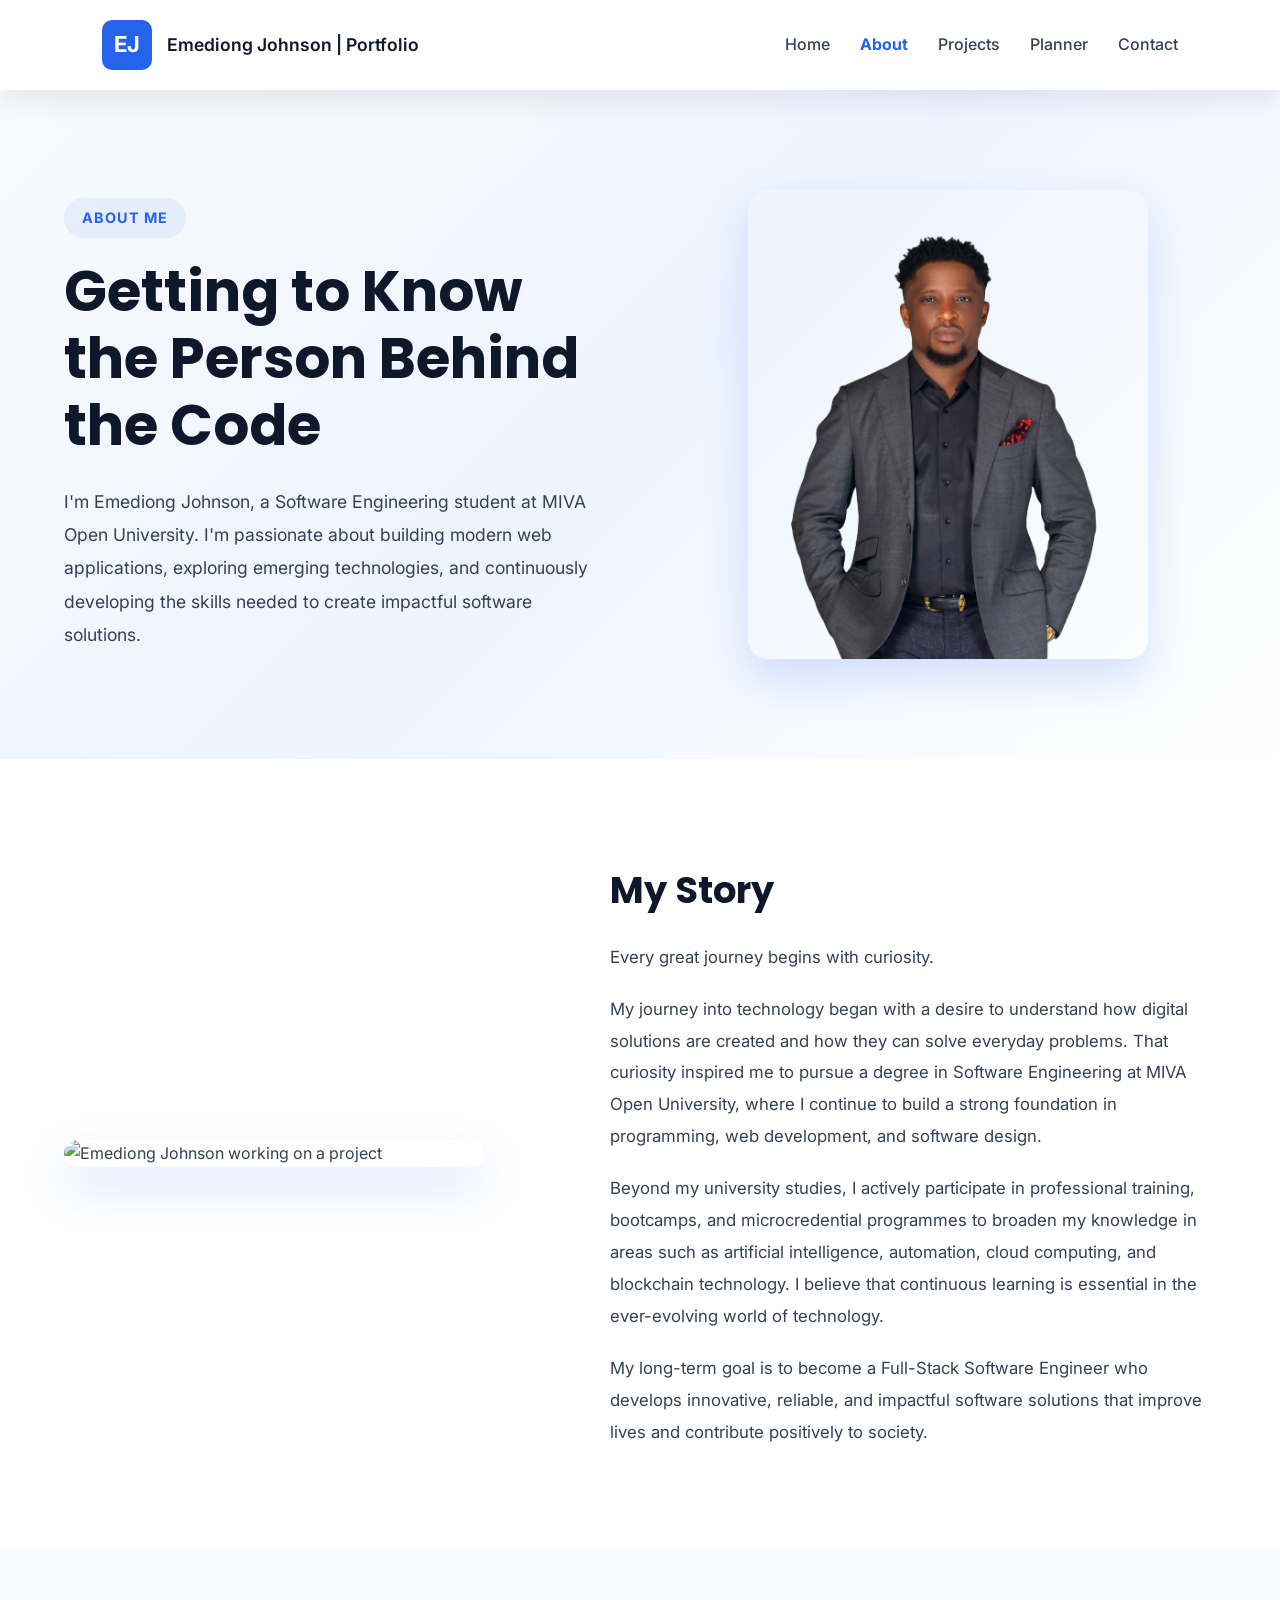
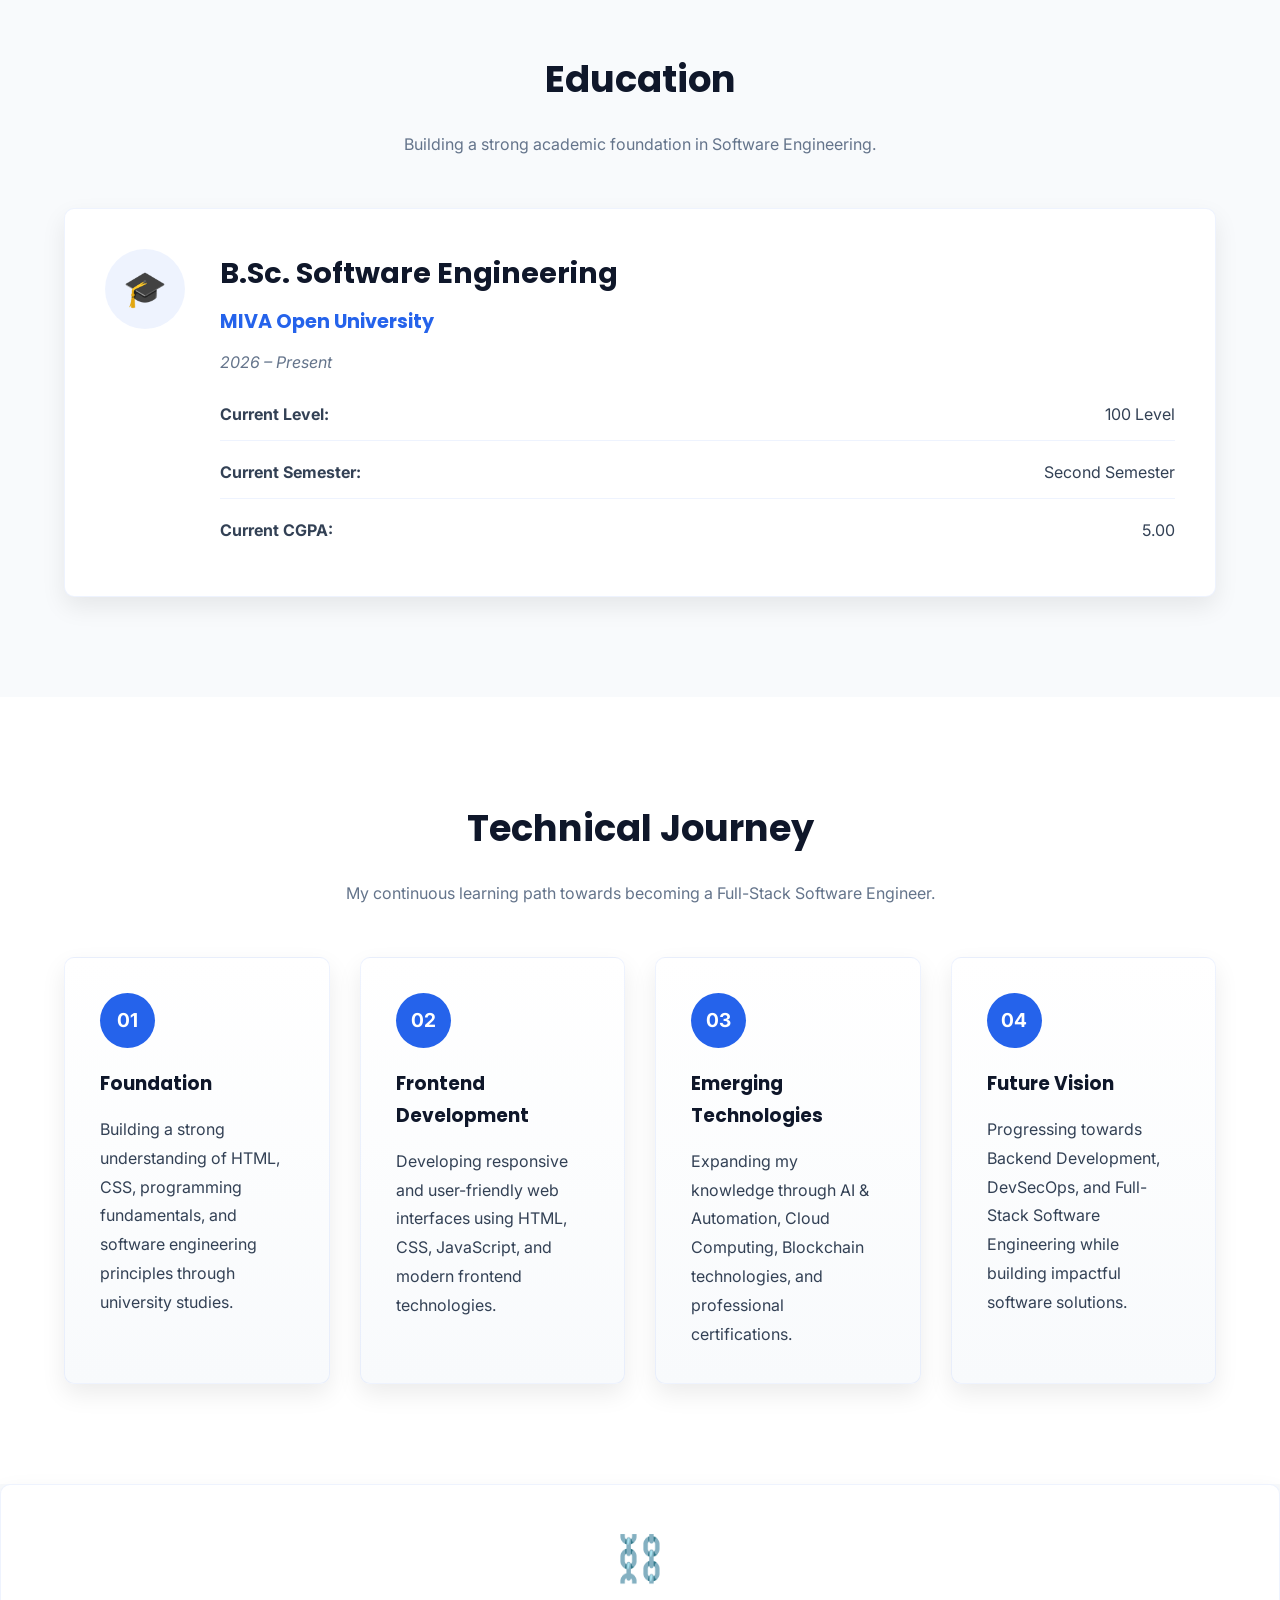
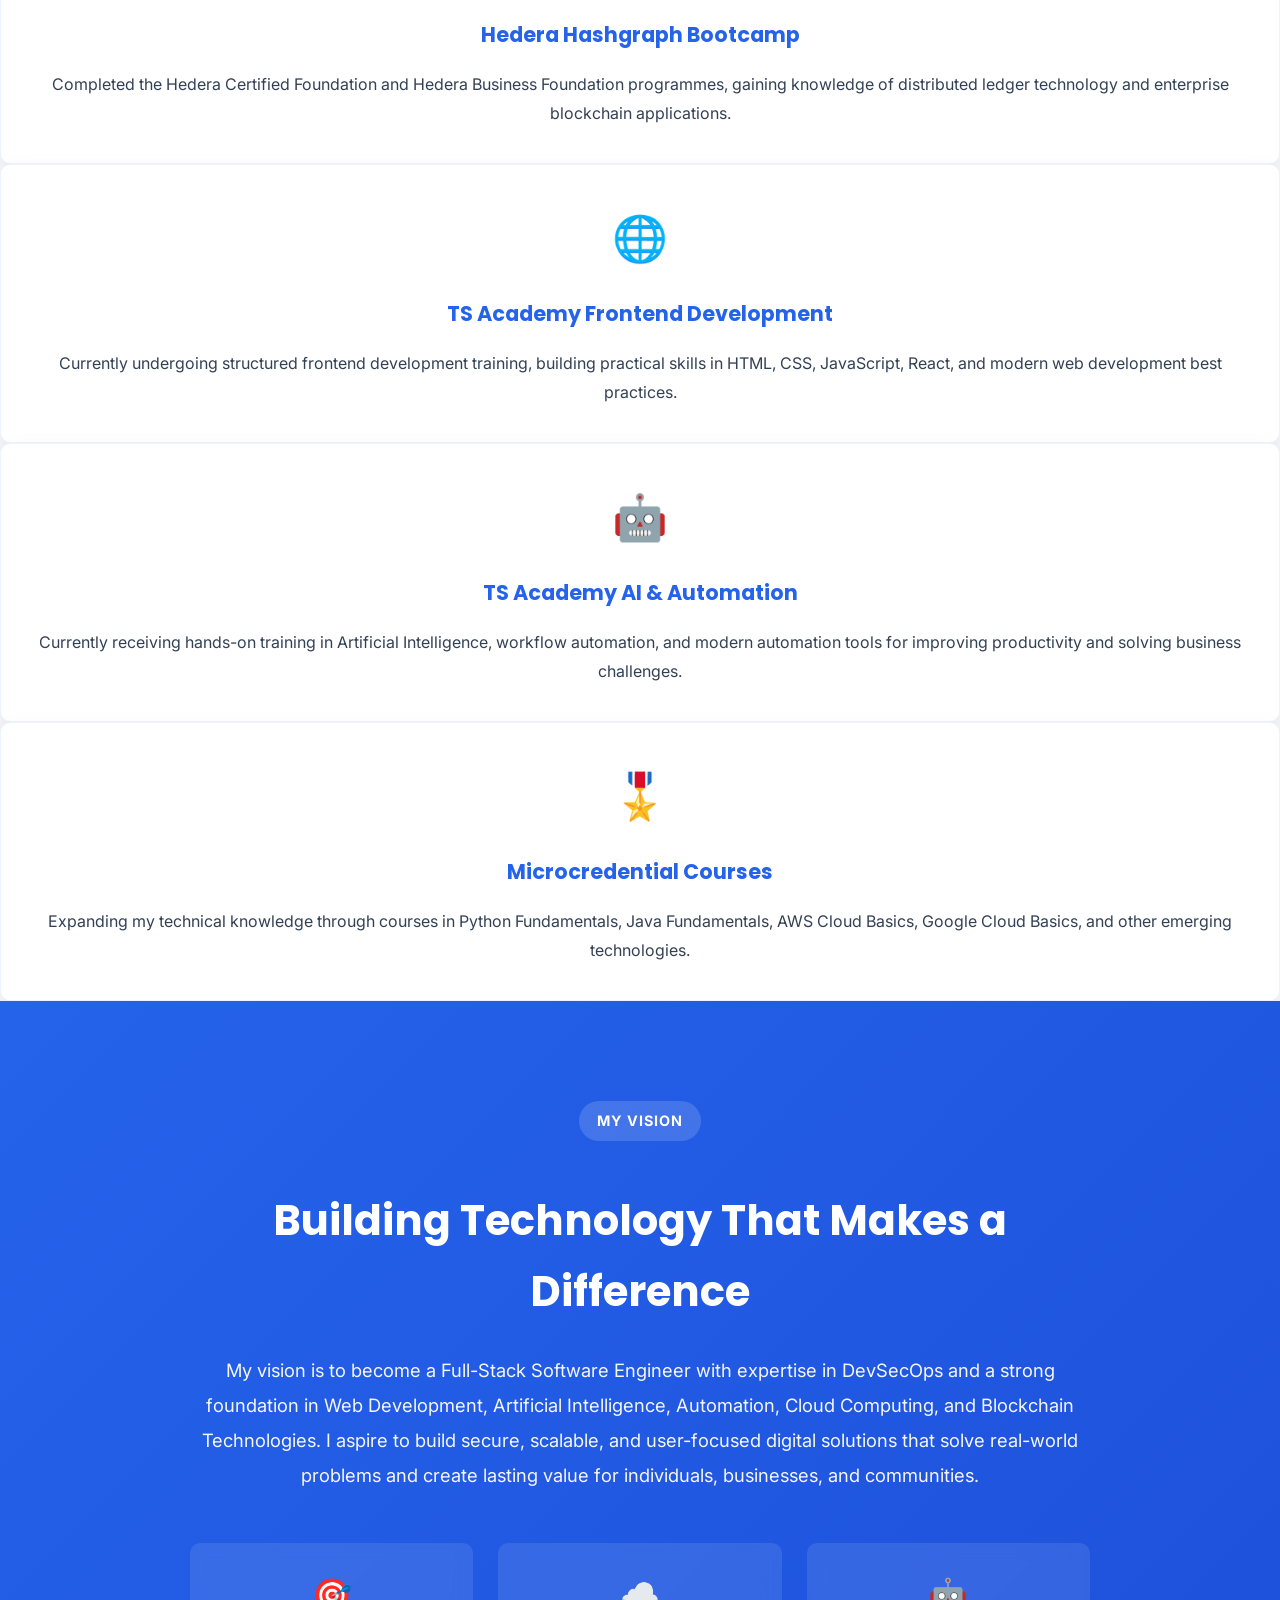
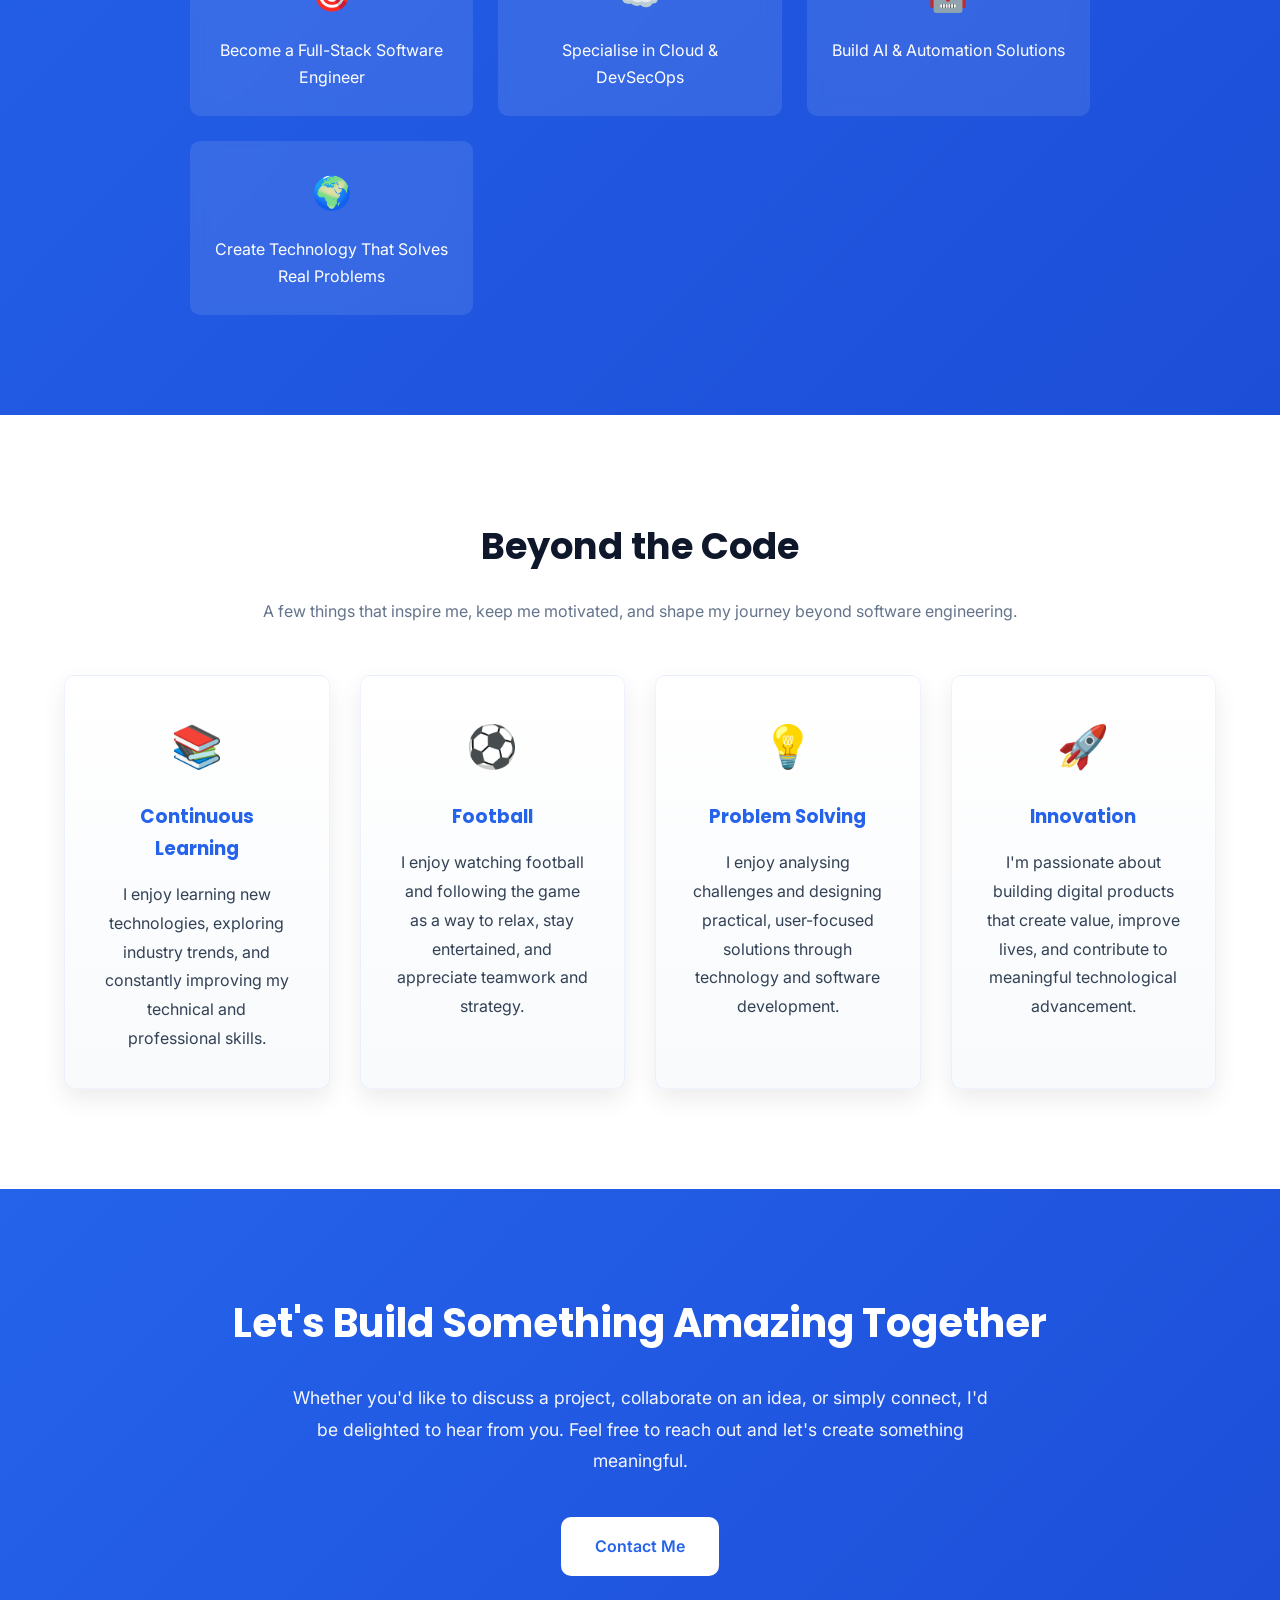
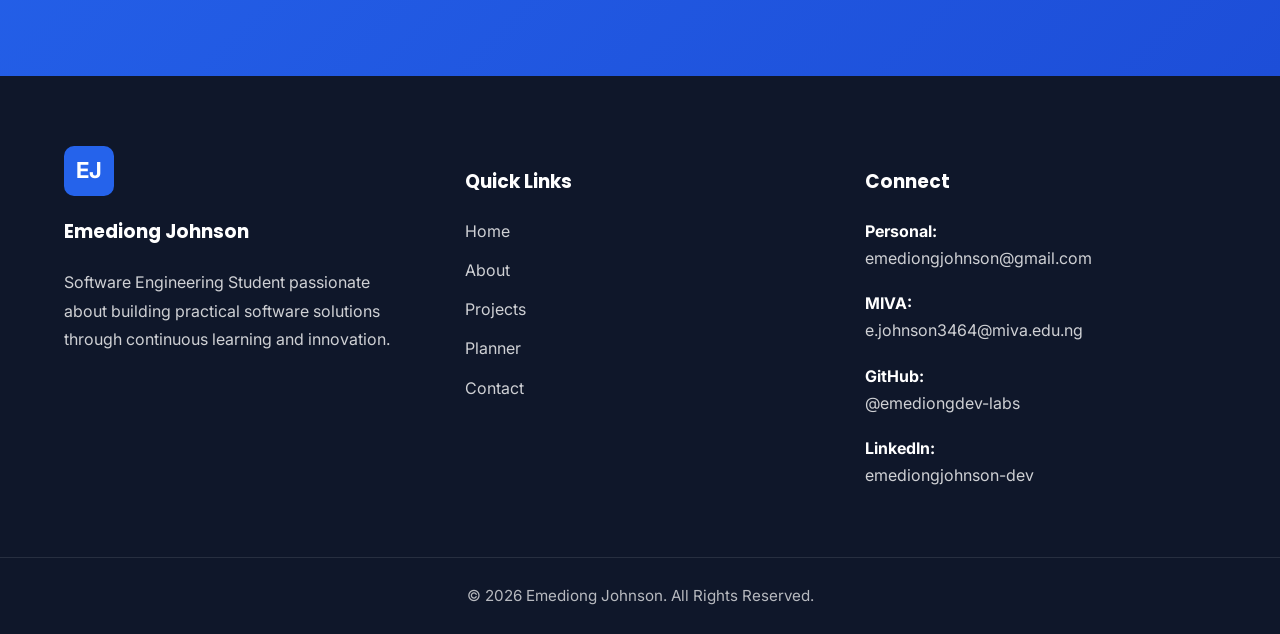
==== about.html @ 4427324e "git commit -m "Build homepage and about page"" ====
<!DOCTYPE html>
<html lang="en">

<head>
  <meta charset="UTF-8">
  <meta name="viewport" content="width=device-width, initial-scale=1">
  <title>Emediong Johnson | Portfolio</title>
  
  <link rel="preconnect" href="https://fonts.googleapis.com">
  <link rel="preconnect" href="https://fonts.gstatic.com" crossorigin>
  <link href="https://fonts.googleapis.com/css2?family=Inter:wght@400;500;600&family=Poppins:wght@500;600;700;800&display=swap" rel="stylesheet">
  
  <link rel="stylesheet" href="css/style.css">
</head>

<body>
  <header>
  <div class="logo">
    <span class="logo-box">EJ</span>
    <p>Emediong Johnson | Portfolio</p>
  </div>
  
  <nav>
    <ul>
      <li><a href="index.html">Home</a></li>
      <li><a href="about.html" class="active">About</a></li>
      <li><a href="projects.html">Projects</a></li>
      <li><a href="planner.html">Planner</a></li>
      <li><a href="contact.html">Contact</a></li>
    </ul>
  </nav>
</header>
<main>
  
  <!-- About Hero -->
  
  <!-- ==========================
     ABOUT HERO
========================== -->

<section id="about-hero">

    <div class="container">

        <div class="about-hero-grid">

            <div class="about-hero-content">

                <p class="page-tag">
                    ABOUT ME
                </p>

                <h1>
                    Getting to Know the Person Behind the Code
                </h1>

                <p class="page-intro">
                    I'm Emediong Johnson, a Software Engineering student at MIVA Open University. I'm passionate about building modern web applications, exploring emerging technologies, and continuously developing the skills needed to create impactful software solutions.
                </p>

            </div>

            <div class="about-hero-image">

                <img src="images/profile2.png"
                     alt="Portrait of Emediong Johnson">

            </div>

        </div>

    </div>

</section>
  
  <!-- My Story -->
  
  <!-- ==========================
     MY STORY
========================== -->

<section id="my-story">

    <div class="container">

        <div class="story-grid">

            <div class="story-image">

                <img src="images/profile3.jpg"
                     alt="Emediong Johnson working on a project">

            </div>

            <div class="story-content">

                <h2 class="section-title left">
                    My Story
                </h2>

                <p class="section-subtitle left">
                    Every great journey begins with curiosity.
                </p>

                <p>
                    My journey into technology began with a desire to understand how digital solutions are created and how they can solve everyday problems. That curiosity inspired me to pursue a degree in Software Engineering at MIVA Open University, where I continue to build a strong foundation in programming, web development, and software design.
                </p>

                <p>
                    Beyond my university studies, I actively participate in professional training, bootcamps, and microcredential programmes to broaden my knowledge in areas such as artificial intelligence, automation, cloud computing, and blockchain technology. I believe that continuous learning is essential in the ever-evolving world of technology.
                </p>

                <p>
                    My long-term goal is to become a Full-Stack Software Engineer who develops innovative, reliable, and impactful software solutions that improve lives and contribute positively to society.
                </p>

            </div>

        </div>

    </div>

</section>
  
  <!-- Education -->
  
  <!-- ==========================
     EDUCATION
========================== -->

<section id="education">
    
    <div class="container">
        
        <h2 class="section-title">
            Education
        </h2>
        
        <p class="section-subtitle">
            Building a strong academic foundation in Software Engineering.
        </p>
        
        <div class="education-card">
            
            <div class="education-icon">
                🎓
            </div>
            
            <div class="education-content">
                
                <h3>B.Sc. Software Engineering</h3>
                
                <h4>MIVA Open University</h4>
                
                <p class="education-period">
                    2026 – Present
                </p>
                
                <div class="education-details">
                    
                    <div class="education-item">
                        <strong>Current Level:</strong>
                        <span>100 Level</span>
                    </div>
                    
                    <div class="education-item">
                        <strong>Current Semester:</strong>
                        <span>Second Semester</span>
                    </div>
                    
                    <div class="education-item">
                        <strong>Current CGPA:</strong>
                        <span>5.00</span>
                    </div>
                    
                </div>
                
            </div>
            
        </div>
        
    </div>
    
</section>
  
  <!-- Technical Journey -->
  
  <!-- ==========================
     TECHNICAL JOURNEY
========================== -->

<section id="technical-journey">
    
    <div class="container">
        
        <h2 class="section-title">
            Technical Journey
        </h2>
        
        <p class="section-subtitle">
            My continuous learning path towards becoming a Full-Stack Software Engineer.
        </p>
        
        <div class="journey-grid">
            
            <article class="journey-card">
                
                <div class="journey-number">01</div>
                
                <h3>Foundation</h3>
                
                <p>
                    Building a strong understanding of HTML, CSS, programming fundamentals, and software engineering principles through university studies.
                </p>
                
            </article>
            
            <article class="journey-card">
                
                <div class="journey-number">02</div>
                
                <h3>Frontend Development</h3>
                
                <p>
                    Developing responsive and user-friendly web interfaces using HTML, CSS, JavaScript, and modern frontend technologies.
                </p>
                
            </article>
            
            <article class="journey-card">
                
                <div class="journey-number">03</div>
                
                <h3>Emerging Technologies</h3>
                
                <p>
                    Expanding my knowledge through AI & Automation, Cloud Computing, Blockchain technologies, and professional certifications.
                </p>
                
            </article>
            
            <article class="journey-card">
                
                <div class="journey-number">04</div>
                
                <h3>Future Vision</h3>
                
                <p>
                    Progressing towards Backend Development, DevSecOps, and Full-Stack Software Engineering while building impactful software solutions.
                </p>
                
            </article>
            
        </div>
        
    </div>
    
</section>
  
  <!-- Certifications -->
  
  <!-- Hedera -->

<article class="certification-card">
    
    <div class="card-icon">⛓️</div>
    
    <h3>Hedera Hashgraph Bootcamp</h3>
    
    <p>
        Completed the Hedera Certified Foundation and Hedera Business Foundation programmes, gaining knowledge of distributed ledger technology and enterprise blockchain applications.
    </p>
    
</article>

<!-- Frontend Development -->

<article class="certification-card">
    
    <div class="card-icon">🌐</div>
    
    <h3>TS Academy Frontend Development</h3>
    
    <p>
        Currently undergoing structured frontend development training, building practical skills in HTML, CSS, JavaScript, React, and modern web development best practices.
    </p>
    
</article>

<!-- AI & Automation -->

<article class="certification-card">
    
    <div class="card-icon">🤖</div>
    
    <h3>TS Academy AI & Automation</h3>
    
    <p>
        Currently receiving hands-on training in Artificial Intelligence, workflow automation, and modern automation tools for improving productivity and solving business challenges.
    </p>
    
</article>

<!-- Microcredentials -->

<article class="certification-card">
    
    <div class="card-icon">🎖️</div>
    
    <h3>Microcredential Courses</h3>
    
    <p>
        Expanding my technical knowledge through courses in Python Fundamentals, Java Fundamentals, AWS Cloud Basics, Google Cloud Basics, and other emerging technologies.
    </p>
    
</article>
  
  <!-- Career Vision -->
  
  <!-- ==========================
     CAREER VISION
========================== -->

<section id="career-vision">
    
    <div class="container">
        
        <div class="vision-card">
            
            <p class="page-tag">
                MY VISION
            </p>
            
            <h2>
                Building Technology That Makes a Difference
            </h2>
            
            <p class="vision-text">
                My vision is to become a Full-Stack Software Engineer with expertise in DevSecOps and a strong foundation in Web Development, Artificial Intelligence, Automation, Cloud Computing, and Blockchain Technologies. I aspire to build secure, scalable, and user-focused digital solutions that solve real-world problems and create lasting value for individuals, businesses, and communities.
            </p>
            
            <div class="vision-goals">
                
                <div class="vision-goal">
                    <span>🎯</span>
                    <p>Become a Full-Stack Software Engineer</p>
                </div>
                
                <div class="vision-goal">
                    <span>☁️</span>
                    <p>Specialise in Cloud & DevSecOps</p>
                </div>
                
                <div class="vision-goal">
                    <span>🤖</span>
                    <p>Build AI & Automation Solutions</p>
                </div>
                
                <div class="vision-goal">
                    <span>🌍</span>
                    <p>Create Technology That Solves Real Problems</p>
                </div>
                
            </div>
            
        </div>
        
    </div>
    
</section>
  
  <!-- Interests -->
  
  <!-- ==========================
     INTERESTS
========================== -->

<section id="interests">
    
    <div class="container">
        
        <h2 class="section-title">
            Beyond the Code
        </h2>
        
        <p class="section-subtitle">
            A few things that inspire me, keep me motivated, and shape my journey beyond software engineering.
        </p>
        
        <div class="interests-grid">
            
            <article class="interest-card">
                
                <div class="card-icon">📚</div>
                
                <h3>Continuous Learning</h3>
                
                <p>
                    I enjoy learning new technologies, exploring industry trends, and constantly improving my technical and professional skills.
                </p>
                
            </article>
            
            <article class="interest-card">
                
                <div class="card-icon">⚽</div>
                
                <h3>Football</h3>
                
                <p>
                    I enjoy watching football and following the game as a way to relax, stay entertained, and appreciate teamwork and strategy.
                </p>
                
            </article>
            
            <article class="interest-card">
                
                <div class="card-icon">💡</div>
                
                <h3>Problem Solving</h3>
                
                <p>
                    I enjoy analysing challenges and designing practical, user-focused solutions through technology and software development.
                </p>
                
            </article>
            
            <article class="interest-card">
                
                <div class="card-icon">🚀</div>
                
                <h3>Innovation</h3>
                
                <p>
                    I'm passionate about building digital products that create value, improve lives, and contribute to meaningful technological advancement.
                </p>
                
            </article>
            
        </div>
        
    </div>
    
</section>

<!-- ==========================
     CONTACT CTA
========================== -->

<section id="contact-cta">
    
    <div class="container">
        
        <h2>
            Let's Build Something Amazing Together
        </h2>
        
        <p>
            Whether you'd like to discuss a project, collaborate on an idea, or simply connect, I'd be delighted to hear from you. Feel free to reach out and let's create something meaningful.
        </p>
        
        <a href="contact.html" class="btn btn-primary">
            Contact Me
        </a>
        
    </div>
    
</section>

  
</main>

<footer>
  <div class="container footer-grid">
    
    <!-- Brand -->
    
    <div class="footer-brand">
        
        <div class="logo">
            <span class="logo-box">EJ</span>
        </div>
        
        <h3>Emediong Johnson</h3>
        
        <p>
            Software Engineering Student passionate about building practical software solutions through continuous learning and innovation.
        </p>
        
    </div>
    
    <!-- Quick Links -->
    
    <div class="footer-links">
        
        <h3>Quick Links</h3>
        
        <ul>
            
            <li><a href="index.html">Home</a></li>
            
            <li><a href="about.html">About</a></li>
            
            <li><a href="projects.html">Projects</a></li>
            
            <li><a href="planner.html">Planner</a></li>
            
            <li><a href="contact.html">Contact</a></li>
            
        </ul>
        
    </div>
    
    <!-- Contact -->
    
    <div class="footer-contact">
        
        <h3>Connect</h3>
        
        <p>
            <strong>Personal:</strong><br>
            <a href="mailto:emediongjohnson@gmail.com">
                emediongjohnson@gmail.com
            </a>
        </p>
        
        <p>
            <strong>MIVA:</strong><br>
            <a href="mailto:e.johnson3464@miva.edu.ng">
                e.johnson3464@miva.edu.ng
            </a>
        </p>
        
        <p>
            <strong>GitHub:</strong><br>
            <a href="https://github.com/emediongdev-labs" target="_blank">
                @emediongdev-labs
            </a>
        </p>
        
        <p>
            <strong>LinkedIn:</strong><br>
            <a href="https://www.linkedin.com/in/emediongjohnson-dev" target="_blank">
                emediongjohnson-dev
            </a>
        </p>
        
    </div>
    
</div>

<div class="footer-bottom">
    
    <p>
        &copy; 2026 Emediong Johnson. All Rights Reserved.
    </p>
    
</div>
</footer>
  
</body>

</html>
---- css/style.css ----
/* ==================================================
   CSS VARIABLES
   ================================================== */

:root {
  
  /* Brand Colours */
  --primary-color: #0F172A;
  --secondary-color: #2563EB;
  --accent-color: #38BDF8;
  
  /* Neutral Colours */
  --background-color: #F8FAFC;
  --surface-color: #FFFFFF;
  --text-color: #334155;
  --light-text: #64748B;
  
  /* Status Colours */
  --success-color: #22C55E;
  
  /* Typography */
  --heading-font: "Poppins", sans-serif;
  --body-font: "Inter", sans-serif;
  
  /* Shadows */
  --shadow-sm: 0 5px 15px rgba(0, 0, 0, .06);
  --shadow-md: 0 10px 25px rgba(0, 0, 0, .08);
  --shadow-lg: 0 20px 45px rgba(37, 99, 235, .18);
  
  /* Border Radius */
  --border-radius: 10px;
  
  /* Spacing */
  --section-padding: 100px;
  
  /* Animation */
  --transition: .3s ease;
  
}


/* ==================================================
   RESET
   ================================================== */

* {
  margin: 0;
  padding: 0;
  box-sizing: border-box;
}


/* ==================================================
   GLOBAL STYLES
   ================================================== */

html {
  scroll-behavior: smooth;
}

body {
  font-family: var(--body-font);
  background: var(--background-color);
  color: var(--text-color);
  line-height: 1.7;
}

h1,
h2,
h3,
h4,
h5,
h6 {
  font-family: var(--heading-font);
}

img {
  max-width: 100%;
  display: block;
}

a {
  text-decoration: none;
  color: inherit;
}

ul {
  list-style: none;
}

section {
  padding: var(--section-padding) 0;
}


/* ==================================================
   REUSABLE COMPONENTS
   ================================================== */

/* Container */

.container {
  width: min(1200px, 90%);
  margin: 0 auto;
}


/* Section Titles */

.section-title {
  font-size: 2.3rem;
  color: var(--primary-color);
  text-align: center;
  margin-bottom: 20px;
}

.section-subtitle {
  color: var(--light-text);
  text-align: center;
  margin-bottom: 50px;
}

.section-title.left,
.section-subtitle.left {
  text-align: left;
}


/* Buttons */

.btn {
  display: inline-block;
  padding: 16px 34px;
  border-radius: var(--border-radius);
  font-weight: 600;
  
  transition:
    transform .35s ease,
    box-shadow .35s ease,
    background .35s ease,
    color .35s ease;
}

.btn-primary {
  background: var(--secondary-color);
  color: white;
}

.btn-primary:hover {
  background: #1D4ED8;
  transform: translateY(-5px);
  box-shadow: var(--shadow-lg);
}

.btn-outline {
  border: 2px solid var(--secondary-color);
  color: var(--secondary-color);
}

.btn-outline:hover {
  background: var(--secondary-color);
  color: white;
}


/* Card Icons */

.card-icon {
  font-size: 2rem;
  margin-bottom: 15px;
}


/* ==================================================
   HEADER
   ================================================== */

header {
  background: var(--surface-color);
  
  height: 90px;
  
  padding: 15px 8%;
  
  display: flex;
  justify-content: space-between;
  align-items: center;
  
  position: sticky;
  top: 0;
  z-index: 1000;
  
  box-shadow: var(--shadow-md);
}


/* Logo */

.logo {
  display: flex;
  align-items: center;
  gap: 15px;
}

.logo-box {
  
  width: 50px;
  height: 50px;
  
  background: var(--secondary-color);
  color: white;
  
  border-radius: var(--border-radius);
  
  display: flex;
  justify-content: center;
  align-items: center;
  
  font-size: 22px;
  font-weight: bold;
  
  transition:
    transform .35s ease,
    box-shadow .35s ease;
}

.logo-box:hover {
  
  transform: rotate(-8deg) scale(1.08);
  
  box-shadow: var(--shadow-lg);
  
}

.logo p {
  
  font-size: 1.1rem;
  font-weight: 600;
  color: var(--primary-color);
  
}


/* Navigation */

nav ul {
  
  display: flex;
  gap: 30px;
  
}

nav a {
  
  color: var(--text-color);
  font-weight: 500;
  transition: color var(--transition);
  
}

nav a:hover,
nav a.active {
  
  color: var(--secondary-color);
  
}

nav a.active {
  
  font-weight: 700;
  
}

/* ==================================================
   HERO
================================================== */

#hero {

    display: flex;
    justify-content: space-between;
    align-items: center;

    gap: 70px;

    padding: 20px 8% 40px;

    min-height:auto;

    background: linear-gradient(
        135deg,
        #F8FAFC 0%,
        #EEF4FF 50%,
        #FFFFFF 100%
    );

    overflow: hidden;

}


/* Hero Content */

.hero-content {

    flex: 1;

}

.greeting {

    color: var(--secondary-color);
    font-size: 1.2rem;
    font-weight: 700;
    letter-spacing: .4px;
}



.hero-content h1 {

    font-size: 3.5rem;
    font-weight: 800;
    line-height: 1.1;

    color: var(--primary-color);

    margin: 15px 0;

}

.hero-content h3 {

    font-size: 1.5rem;
    color: var(--light-text);

    margin-bottom: 20px;

}

.tagline {

    color: var(--secondary-color);

    font-size: 1.6rem;
    font-weight: 700;

    margin-bottom: 18px;

}

/* Welcome Message */
.welcome-message {
  
  display: inline-block;
  
  background: rgba(37, 99, 235, .06);
  
  padding: 12px 22px;
  
  border-radius: 50px;
  
  font-size: 1.25rem;
  
  font-style: italic;
  
  color: var(--primary-color);
  
  margin: 15px 0 30px;
  
}

.hero-buttons {

    display: flex;
    gap: 20px;
    flex-wrap: wrap;

}


/* Hero Image */

.hero-image {

    flex: 1;

    display: flex;
    justify-content: center;
    align-items: center;

    position: relative;

}

.hero-image::before {

    content: "";

    position: absolute;

    width: 350px;
    height: 350px;

    background: rgba(37, 99, 235, .12);

    border-radius: 50%;

    filter: blur(45px);

}

.hero-image img {

    width: 350px;
    height: 350px;

    object-fit: cover;

    border-radius: 50%;

    border: 6px solid var(--secondary-color);

    box-shadow: var(--shadow-lg);

    position: relative;
    z-index: 1;

    transition:
        transform .5s ease,
        box-shadow .5s ease;

}

.hero-image img:hover {

    transform:
        scale(1.05)
        rotate(-2deg);

    box-shadow:
        0 30px 70px rgba(37,99,235,.30);

}

/* ===========================
   HIGHLIGHT CARDS
=========================== */

#highlights {
    display: flex;
    justify-content: center;
    flex-wrap: wrap;
    gap: 30px;

    padding: 70px 8%;

    background: var(--surface-color);
}

.highlight-card {
    width: 205px;
    min-height: 210px;

    padding: 25px 20px;

    display: flex;
    flex-direction: column;
    justify-content: center;
    align-items: center;

    text-align: center;

    background: linear-gradient(
        to bottom,
        #FFFFFF,
        #F8FAFC
    );

    border: 1px solid rgba(37, 99, 235, .08);
    border-radius: var(--border-radius);

    box-shadow: var(--shadow-md);

    transition:
        transform .35s ease,
        box-shadow .35s ease,
        border-color .35s ease;
}

.highlight-card:hover {
    transform: translateY(-10px);

    border-color: var(--secondary-color);

    box-shadow: var(--shadow-lg);
}

.card-icon {
    font-size: 2.3rem;

    margin-bottom: 18px;

    transition: transform .35s ease;
}

.highlight-card:hover .card-icon {
    transform: scale(1.15) rotate(-8deg);
}

.highlight-card h3 {
    color: var(--secondary-color);

    font-size: 1.25rem;

    margin-bottom: 15px;

    font-weight: 700;
}

.highlight-card p {
    color: var(--text-color);

    font-size: 1rem;

    line-height: 1.7;

    font-weight: 500;
}

/* Current Focus List */

.highlight-list {
    list-style: none;

    margin-top: 5px;
}

.highlight-list li {
    color: var(--text-color);

    font-size: 1rem;

    font-weight: 500;

    margin: 8px 0;
}

/* ==========================
   ABOUT PREVIEW
========================== */

#about-preview {
  padding: 100px 0;
  background: var(--background-color);
}

.about-grid {
  display: flex;
  justify-content: space-between;
  align-items: center;
  gap: 80px;
}

.about-text {
  flex: 1;
}

.about-description {
  margin: 35px 0;
  
  color: var(--text-color);
  
  font-size: 1.1rem;
  line-height: 1.9;
}

.about-badges {
  display: flex;
  flex-wrap: wrap;
  gap: 15px;
  
  margin-bottom: 40px;
}

.about-badges span {
  display: inline-flex;
  align-items: center;
  justify-content: center;
  
  padding: 10px 18px;
  
  background: var(--surface-color);
  
  border: 1px solid rgba(37, 99, 235, .10);
  border-radius: 50px;
  
  box-shadow: var(--shadow-sm);
  
  font-size: .95rem;
  font-weight: 500;
  
  transition:
    transform .35s ease,
    background .35s ease,
    color .35s ease,
    box-shadow .35s ease;
}

.about-badges span:hover {
  background: var(--secondary-color);
  color: white;
  
  transform: translateY(-4px);
  
  box-shadow: var(--shadow-md);
}


.about-image {
  flex: 1;
  
  display: flex;
  justify-content: center;
  align-items: center;
}

.about-image img {
  width: 380px;
  max-width: 100%;
  
  border-radius: 20px;
  
  box-shadow: var(--shadow-lg);
  
  transition:
    transform .4s ease,
    box-shadow .4s ease;
}

.about-image img:hover {
  transform: scale(1.04) rotate(-1deg);
  
  box-shadow:
    0 25px 55px rgba(37, 99, 235, .20);
}

/* ==========================
   SKILLS
========================== */

#skills {
    background: var(--surface-color);
}

.skills-grid {

    display: grid;

    grid-template-columns: repeat(auto-fit, minmax(300px, 1fr));

    gap: 30px;

}

.skill-card {

    background: linear-gradient(
        to bottom,
        #FFFFFF,
        #F8FAFC
    );

    padding: 35px;

    border-radius: var(--border-radius);

    border: 1px solid rgba(37, 99, 235, .08);

    box-shadow: var(--shadow-md);

    transition:
        transform .35s ease,
        box-shadow .35s ease;
}

.skill-card:hover {

    transform: translateY(-10px);

    box-shadow: var(--shadow-lg);

}

.skill-card .card-icon {
  
  font-size: 2.5rem;
  
  margin-bottom: 20px;
  
}

.skill-card h3 {
  
  color: var(--secondary-color);
  
  margin-bottom: 20px;
  
  font-size: 1.35rem;
  
}

.skill-list {
  
  list-style: none;
  
}

.skill-list li {
  
  margin: 12px 0;
  
  color: var(--text-color);
  
  position: relative;
  
  padding-left: 25px;
  
}

.skill-list li::before {
  
  content: "✓";
  
  color: var(--success-color);
  
  font-weight: bold;
  
  position: absolute;
  
  left: 0;
  
}

/* ==========================
   FEATURED PROJECTS
========================== */

#featured-projects {
  background: var(--background-color);
}

.projects-grid {
  display: grid;
  grid-template-columns: repeat(auto-fit, minmax(340px, 1fr));
  gap: 35px;
}

.project-card {
  background: var(--surface-color);
  
  border-radius: var(--border-radius);
  
  overflow: hidden;
  
  border: 1px solid rgba(37, 99, 235, .08);
  
  box-shadow: var(--shadow-md);
  
  transition:
    transform .35s ease,
    box-shadow .35s ease;
}

.project-card:hover {
  transform: translateY(-10px);
  
  box-shadow: var(--shadow-lg);
}

.project-card img {
  width: 100%;
  height: 220px;
  object-fit: cover;
}

.project-content {
  padding: 30px;
}

.project-content h3 {
  color: var(--secondary-color);
  
  margin-bottom: 15px;
}

.project-content p {
  color: var(--text-color);
  
  line-height: 1.8;
}

.tech-stack {
  display: flex;
  flex-wrap: wrap;
  gap: 10px;
  
  margin: 20px 0;
}

.tech-stack span {
  background: rgba(37, 99, 235, .08);
  
  color: var(--secondary-color);
  
  padding: 8px 14px;
  
  border-radius: 30px;
  
  font-size: .85rem;
  
  font-weight: 600;
}

.project-status {
  margin-bottom: 25px;
}

.project-status span {
  display: inline-block;
  
  padding: 8px 16px;
  
  border-radius: 25px;
  
  background: #DCFCE7;
  
  color: #15803D;
  
  font-size: .8rem;
  
  font-weight: 600;
}

.project-buttons {
  display: flex;
  
  gap: 15px;
}

/* ==========================
   ACADEMIC JOURNEY
========================== */

#academic-highlights {

    background: var(--surface-color);

}

.academic-grid {

    display: grid;

    grid-template-columns: repeat(auto-fit, minmax(350px, 1fr));

    gap: 35px;

}

.academic-card {

    background: linear-gradient(
        to bottom,
        #FFFFFF,
        #F8FAFC
    );

    padding: 35px;

    border-radius: var(--border-radius);

    border: 1px solid rgba(37,99,235,.08);

    box-shadow: var(--shadow-md);

    transition:
        transform .35s ease,
        box-shadow .35s ease;

}

.academic-card:hover {

    transform: translateY(-10px);

    box-shadow: var(--shadow-lg);

}

.academic-card .card-icon {

    font-size: 2.5rem;

    margin-bottom: 20px;

}

.academic-card h3 {

    color: var(--secondary-color);

    margin-bottom: 30px;

    font-size: 1.4rem;

}

.academic-item {

    margin-bottom: 25px;

}

.academic-item:last-child {

    margin-bottom: 0;

}

.academic-item h4 {

    color: var(--primary-color);

    margin-bottom: 8px;

    font-size: 1rem;

}

.academic-item p {

    color: var(--text-color);

    line-height: 1.7;

}

.academic-item ul {

    list-style: none;

}

.academic-item li {

    position: relative;

    padding-left: 22px;

    margin: 10px 0;

    color: var(--text-color);

}

.academic-item li::before {

    content: "✓";

    position: absolute;

    left: 0;

    color: var(--success-color);

    font-weight: bold;

}

/* ==========================
   CONTACT CTA
========================== */

#contact-cta {

    padding: 100px 0;

    background: linear-gradient(
        135deg,
        var(--secondary-color),
        #1D4ED8
    );

    color: white;

    text-align: center;

}

#contact-cta h2 {

    font-size: 2.5rem;

    margin-bottom: 25px;

}

#contact-cta p {

    max-width: 700px;

    margin: auto;

    margin-bottom: 40px;

    font-size: 1.1rem;

    line-height: 1.8;

    opacity: .95;

}

#contact-cta .btn {

    background: white;

    color: var(--secondary-color);

}

#contact-cta .btn:hover {

    background: #F8FAFC;

    transform: translateY(-5px);

}

/* ==========================
   FOOTER
========================== */

footer {
  
  background: var(--primary-color);
  
  color: white;
  
  padding-top: 70px;
  
}

.footer-grid {
  
  display: grid;
  
  grid-template-columns: repeat(auto-fit, minmax(250px, 1fr));
  
  gap: 50px;
  
  padding-bottom: 50px;
  
}

.footer-brand h3,
.footer-links h3,
.footer-contact h3 {
  
  margin: 20px 0;
  
  color: white;
  
}

.footer-brand p {
  
  color: rgba(255, 255, 255, .8);
  
  line-height: 1.8;
  
}

.footer-links ul {
  
  list-style: none;
  
}

.footer-links li {
  
  margin: 12px 0;
  
}

.footer-links a,
.footer-contact a {
  
  color: rgba(255, 255, 255, .8);
  
  transition: color .3s ease;
  
}

.footer-links a:hover,
.footer-contact a:hover {
  
  color: white;
  
}

.footer-contact p {
  
  margin-bottom: 18px;
  
  line-height: 1.7;
  
}

.footer-bottom {
  
  text-align: center;
  
  padding: 25px 0;
  
  border-top: 1px solid rgba(255, 255, 255, .1);
  
}

.footer-bottom p {
  
  color: rgba(255, 255, 255, .7);
  
  font-size: .95rem;
  
}

/* ==========================
   ABOUT HERO
========================== */

#about-hero {

    background: linear-gradient(
        135deg,
        #F8FAFC 0%,
        #EEF4FF 50%,
        #FFFFFF 100%
    );

}

.about-hero-grid {

    display: flex;

    justify-content: space-between;

    align-items: center;

    gap: 80px;

}

.about-hero-content {

    flex: 1;

}

.page-tag {

    display: inline-block;

    padding: 8px 18px;

    background: rgba(37,99,235,.08);

    color: var(--secondary-color);

    border-radius: 30px;

    font-size: .9rem;

    font-weight: 700;

    letter-spacing: 1px;

    margin-bottom: 20px;

}

.about-hero-content h1 {

    font-size: 3.5rem;

    line-height: 1.2;

    color: var(--primary-color);

    margin-bottom: 25px;

}

.page-intro {

    max-width: 650px;

    color: var(--text-color);

    line-height: 1.9;

    font-size: 1.1rem;

}

.about-hero-image {

    flex: 1;

    display: flex;

    justify-content: center;

}

.about-hero-image img {

    width: 400px;

    border-radius: 20px;

    box-shadow: var(--shadow-lg);

    transition: .4s ease;

}

.about-hero-image img:hover {

    transform: scale(1.03);

}

/* ==========================
   MY STORY
========================== */

#my-story {
    
    background: var(--surface-color);
    
}

.story-grid {
    
    display: flex;
    
    align-items: center;
    
    gap: 80px;
    
}

.story-image {
    
    flex: 1;
    
}

.story-image img {
    
    width: 100%;
    
    max-width: 420px;
    
    border-radius: 20px;
    
    box-shadow: var(--shadow-lg);
    
    transition:
        transform .4s ease,
        box-shadow .4s ease;
    
}

.story-image img:hover {
    
    transform: scale(1.03);
    
    box-shadow:
        0 25px 55px rgba(37, 99, 235, .20);
    
}

.story-content {
    
    flex: 1.3;
    
}

.story-content p {
    
    margin-bottom: 20px;
    
    line-height: 1.9;
    
    color: var(--text-color);
    
    font-size: 1.05rem;
    
}

.story-content p:last-child {
    
    margin-bottom: 0;
    
}

/* ==========================
   EDUCATION
========================== */

#education {
    
    background: var(--background-color);
    
}

.education-card {
    
    display: flex;
    
    gap: 35px;
    
    align-items: flex-start;
    
    background: var(--surface-color);
    
    padding: 40px;
    
    border-radius: var(--border-radius);
    
    border: 1px solid rgba(37, 99, 235, .08);
    
    box-shadow: var(--shadow-md);
    
    transition:
        transform .35s ease,
        box-shadow .35s ease;
    
}

.education-card:hover {
    
    transform: translateY(-8px);
    
    box-shadow: var(--shadow-lg);
    
}

.education-icon {
    
    width: 80px;
    height: 80px;
    
    display: flex;
    justify-content: center;
    align-items: center;
    
    background: rgba(37, 99, 235, .08);
    
    border-radius: 50%;
    
    font-size: 2.2rem;
    
    flex-shrink: 0;
    
}

.education-content {
    
    flex: 1;
    
}

.education-content h3 {
    
    color: var(--primary-color);
    
    margin-bottom: 8px;
    
    font-size: 1.8rem;
    
}

.education-content h4 {
    
    color: var(--secondary-color);
    
    margin-bottom: 10px;
    
    font-size: 1.2rem;
    
}

.education-period {
    
    color: var(--light-text);
    
    font-style: italic;
    
    margin-bottom: 25px;
    
}

.education-details {
    
    display: grid;
    
    gap: 18px;
    
}

.education-item {
    
    display: flex;
    
    justify-content: space-between;
    
    padding-bottom: 12px;
    
    border-bottom: 1px solid rgba(37, 99, 235, .08);
    
}

.education-item:last-child {
    
    border-bottom: none;
    
}

/* ==========================
   TECHNICAL JOURNEY
========================== */

#technical-journey {

    background: var(--surface-color);

}

.journey-grid {

    display: grid;

    grid-template-columns: repeat(auto-fit, minmax(250px, 1fr));

    gap: 30px;

}

.journey-card {

    background: linear-gradient(
        to bottom,
        #FFFFFF,
        #F8FAFC
    );

    padding: 35px;

    border-radius: var(--border-radius);

    border: 1px solid rgba(37,99,235,.08);

    box-shadow: var(--shadow-md);

    transition:
        transform .35s ease,
        box-shadow .35s ease;

}

.journey-card:hover {

    transform: translateY(-10px);

    box-shadow: var(--shadow-lg);

}

.journey-number {

    width: 55px;
    height: 55px;

    background: var(--secondary-color);

    color: white;

    border-radius: 50%;

    display: flex;
    justify-content: center;
    align-items: center;

    font-weight: 700;

    font-size: 1.2rem;

    margin-bottom: 20px;

}

.journey-card h3 {

    color: var(--primary-color);

    margin-bottom: 15px;

}

.journey-card p {

    color: var(--text-color);

    line-height: 1.8;

}

/* ==========================
   CERTIFICATIONS
========================== */

#certifications {
    
    background: var(--background-color);
    
}

.certification-grid {
    
    display: grid;
    
    grid-template-columns: repeat(auto-fit, minmax(280px, 1fr));
    
}

.certification-card {
    
    background: var(--surface-color);
    
    padding: 35px;
    
    border-radius: var(--border-radius);
    
    border: 1px solid rgba(37, 99, 235, .08);
    
    box-shadow: var(--shadow-md);
    
    text-align: center;
    
    transition:
        transform .35s ease,
        box-shadow .35s ease;
    
}

.certification-card:hover {
    
    transform: translateY(-10px);
    
    box-shadow: var(--shadow-lg);
    
}



.certification-card:hover .card-icon {
    
    transform: scale(1.12) rotate(-8deg);
    
}

.certification-card .card-icon {
    
    font-size: 2.8rem;
    
    margin-bottom: 20px;
    
}


.certification-card h3 {
    
    color: var(--secondary-color);
    
    margin-bottom: 18px;
    
    font-size: 1.3rem;
    
}

.certification-card p {
    
    color: var(--text-color);
    
    line-height: 1.8;
    
}

/* ==========================
   CAREER VISION
========================== */

#career-vision {

    background: linear-gradient(
        135deg,
        var(--secondary-color),
        #1D4ED8
    );

    color: white;

}

.vision-card {

    text-align: center;

    max-width: 900px;

    margin: auto;

}

.vision-card .page-tag {

    background: rgba(255,255,255,.15);

    color: white;

}

.vision-card h2 {

    font-size: 2.6rem;

    margin: 25px 0;

}

.vision-text {

    font-size: 1.15rem;

    line-height: 1.9;

    margin-bottom: 50px;

    opacity: .95;

}

.vision-goals {

    display: grid;

    grid-template-columns: repeat(auto-fit, minmax(220px,1fr));

    gap: 25px;

}

.vision-goal {

    background: rgba(255,255,255,.10);

    padding: 25px;

    border-radius: var(--border-radius);

    backdrop-filter: blur(8px);

    transition:
        transform .35s ease,
        background .35s ease;

}

.vision-goal:hover {

    transform: translateY(-8px);

    background: rgba(255,255,255,.18);

}

.vision-goal span {

    display: block;

    font-size: 2rem;

    margin-bottom: 15px;

}

.vision-goal p {

    line-height: 1.7;

}

/* ==========================
   INTERESTS
========================== */

#interests {

    background: var(--surface-color);

}

.interests-grid {

    display: grid;

    grid-template-columns: repeat(auto-fit, minmax(260px, 1fr));

    gap: 30px;

}

.interest-card {

    background: linear-gradient(
        to bottom,
        #FFFFFF,
        #F8FAFC
    );

    padding: 35px;

    border-radius: var(--border-radius);

    text-align: center;

    border: 1px solid rgba(37,99,235,.08);

    box-shadow: var(--shadow-md);

    transition:
        transform .35s ease,
        box-shadow .35s ease;

}

.interest-card:hover {

    transform: translateY(-10px);

    box-shadow: var(--shadow-lg);

}

.interest-card .card-icon {

    font-size: 2.6rem;

    margin-bottom: 20px;

    transition: transform .35s ease;

}

.interest-card:hover .card-icon {

    transform: scale(1.12) rotate(-8deg);

}

.interest-card h3 {

    color: var(--secondary-color);

    margin-bottom: 15px;

}

.interest-card p {

    color: var(--text-color);

    line-height: 1.8;

}
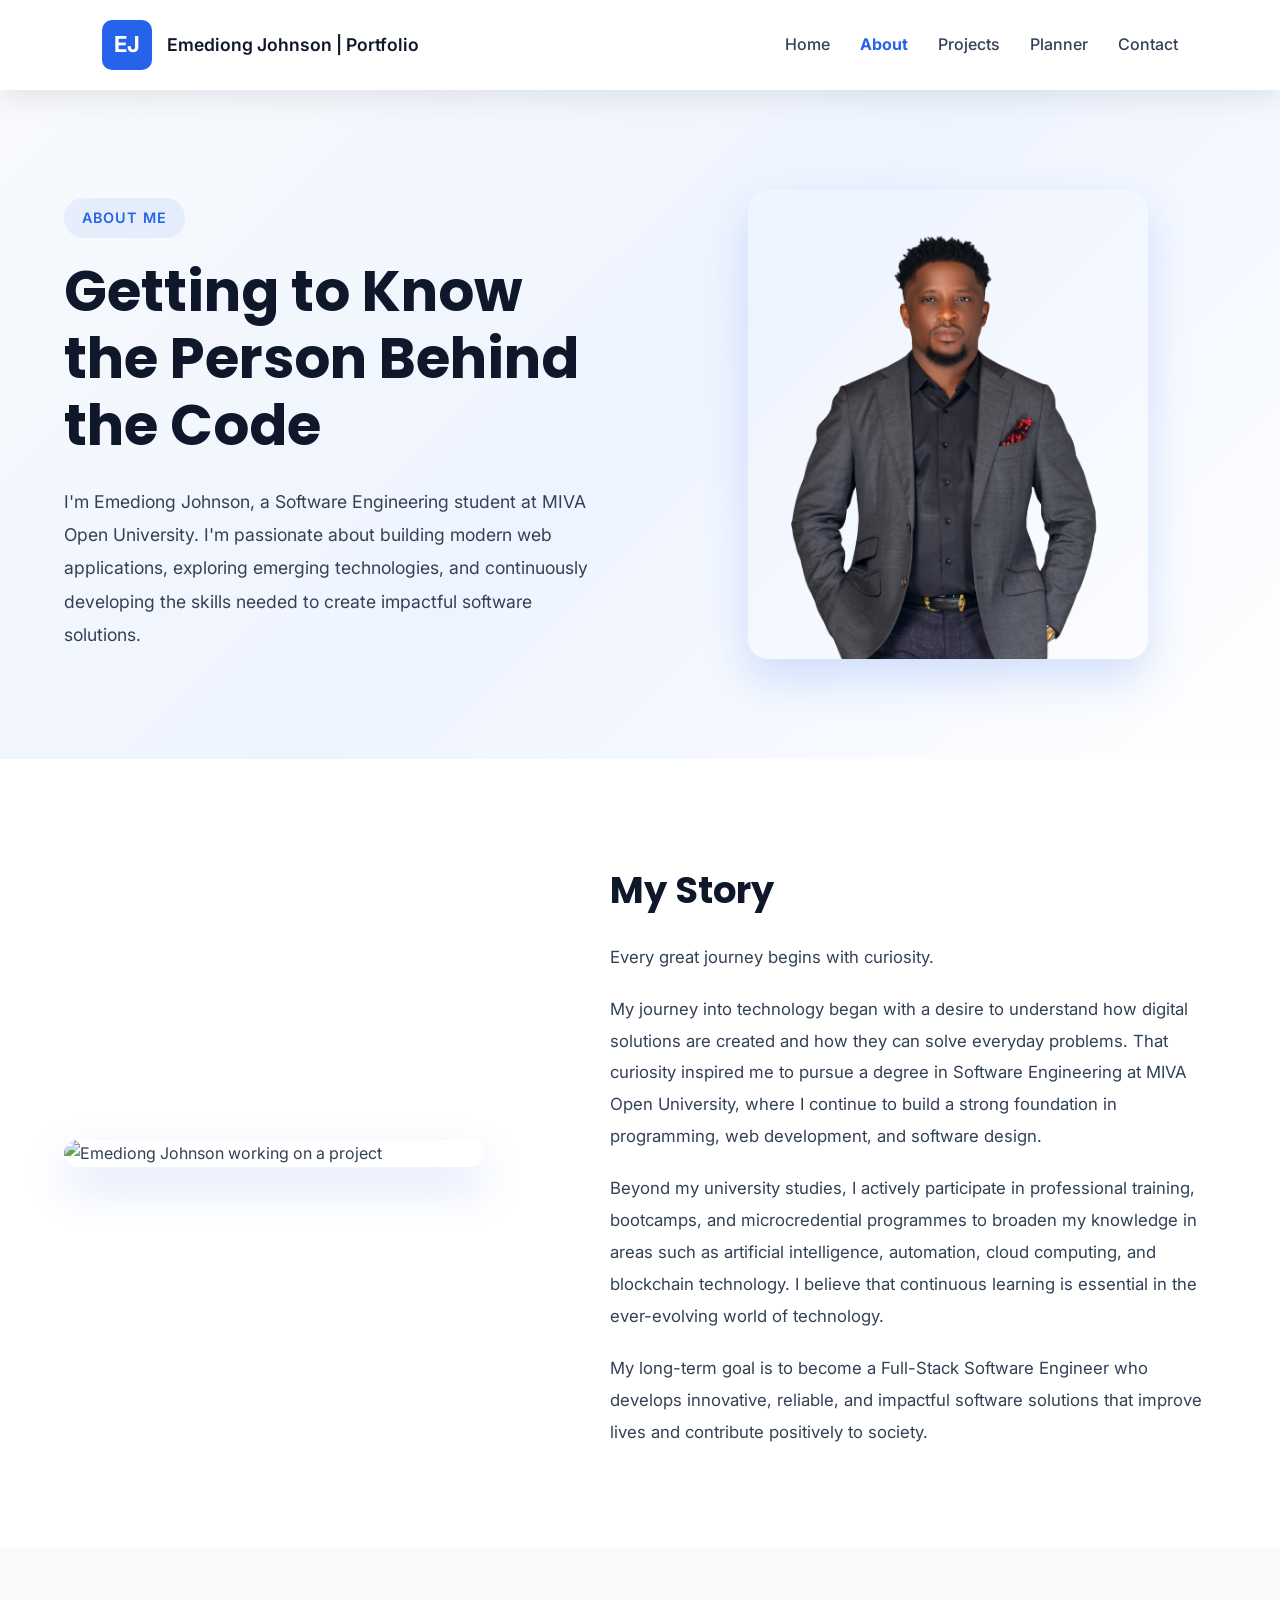
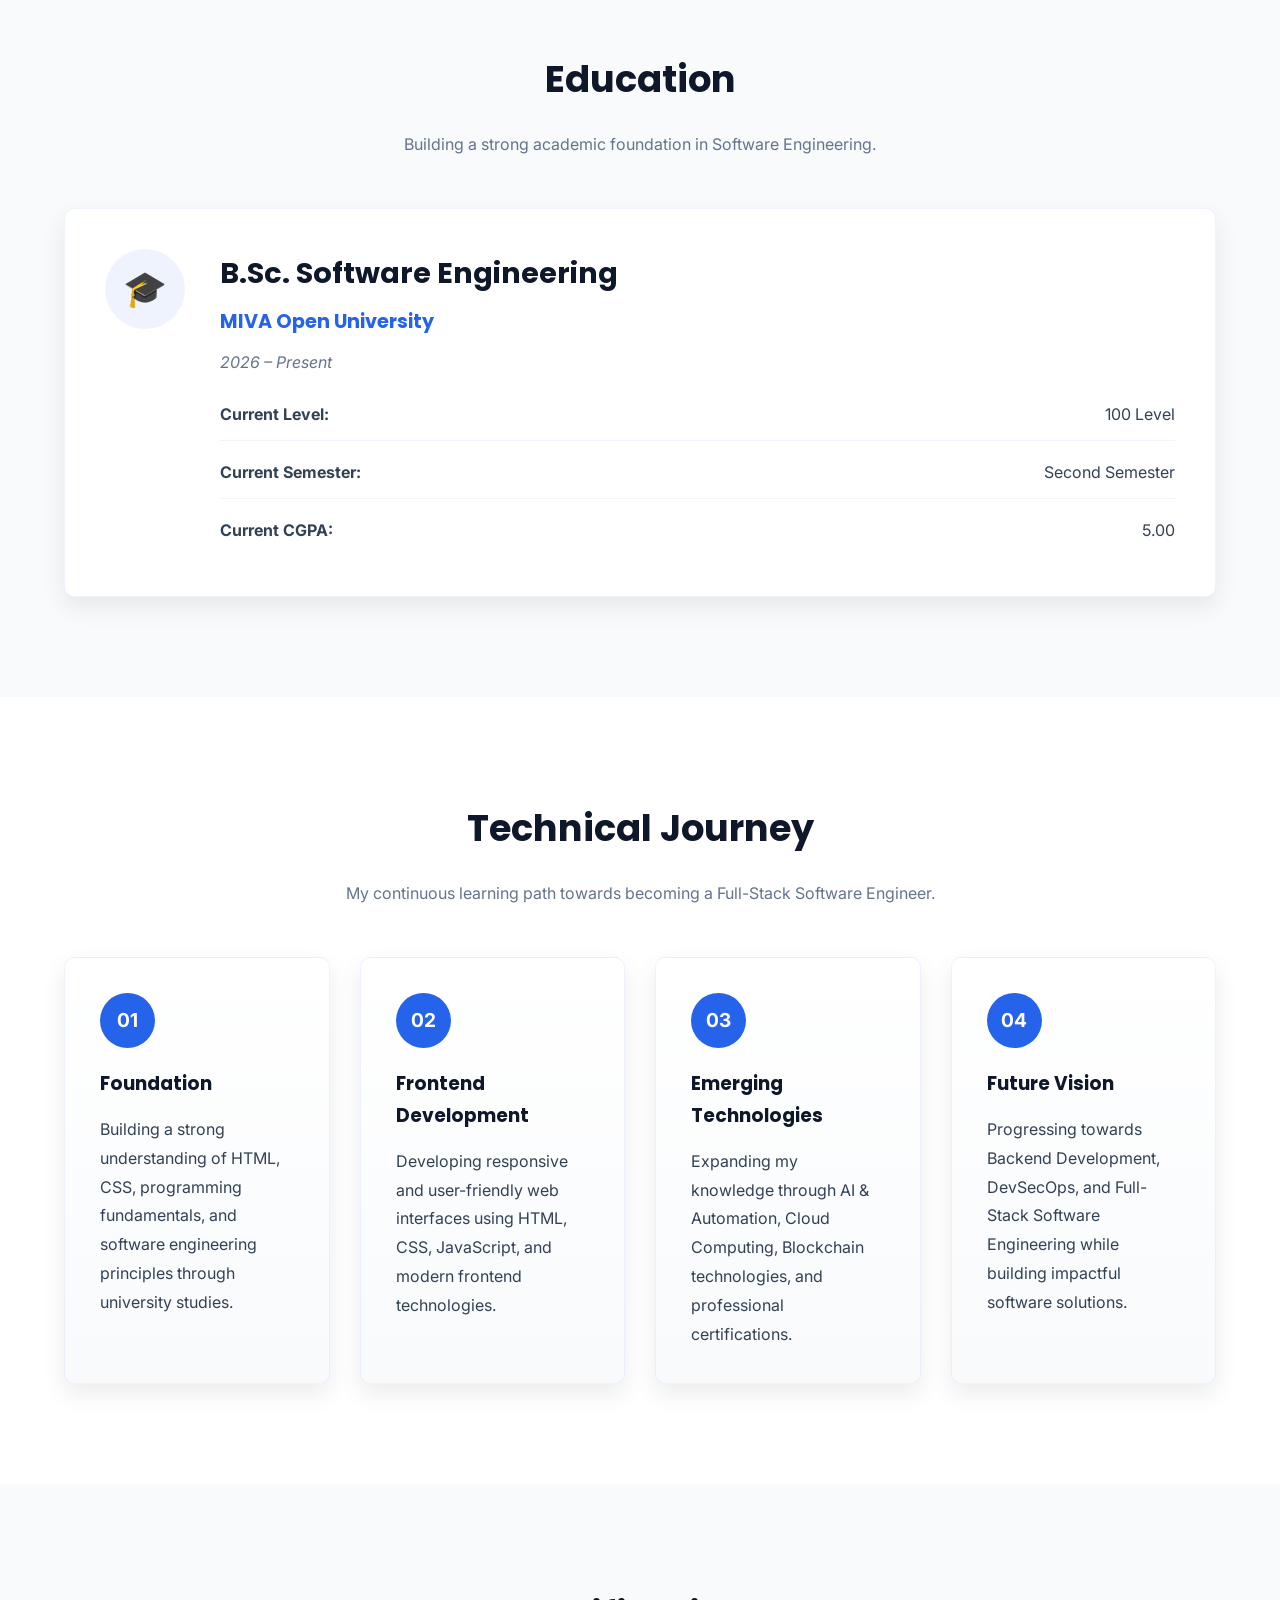
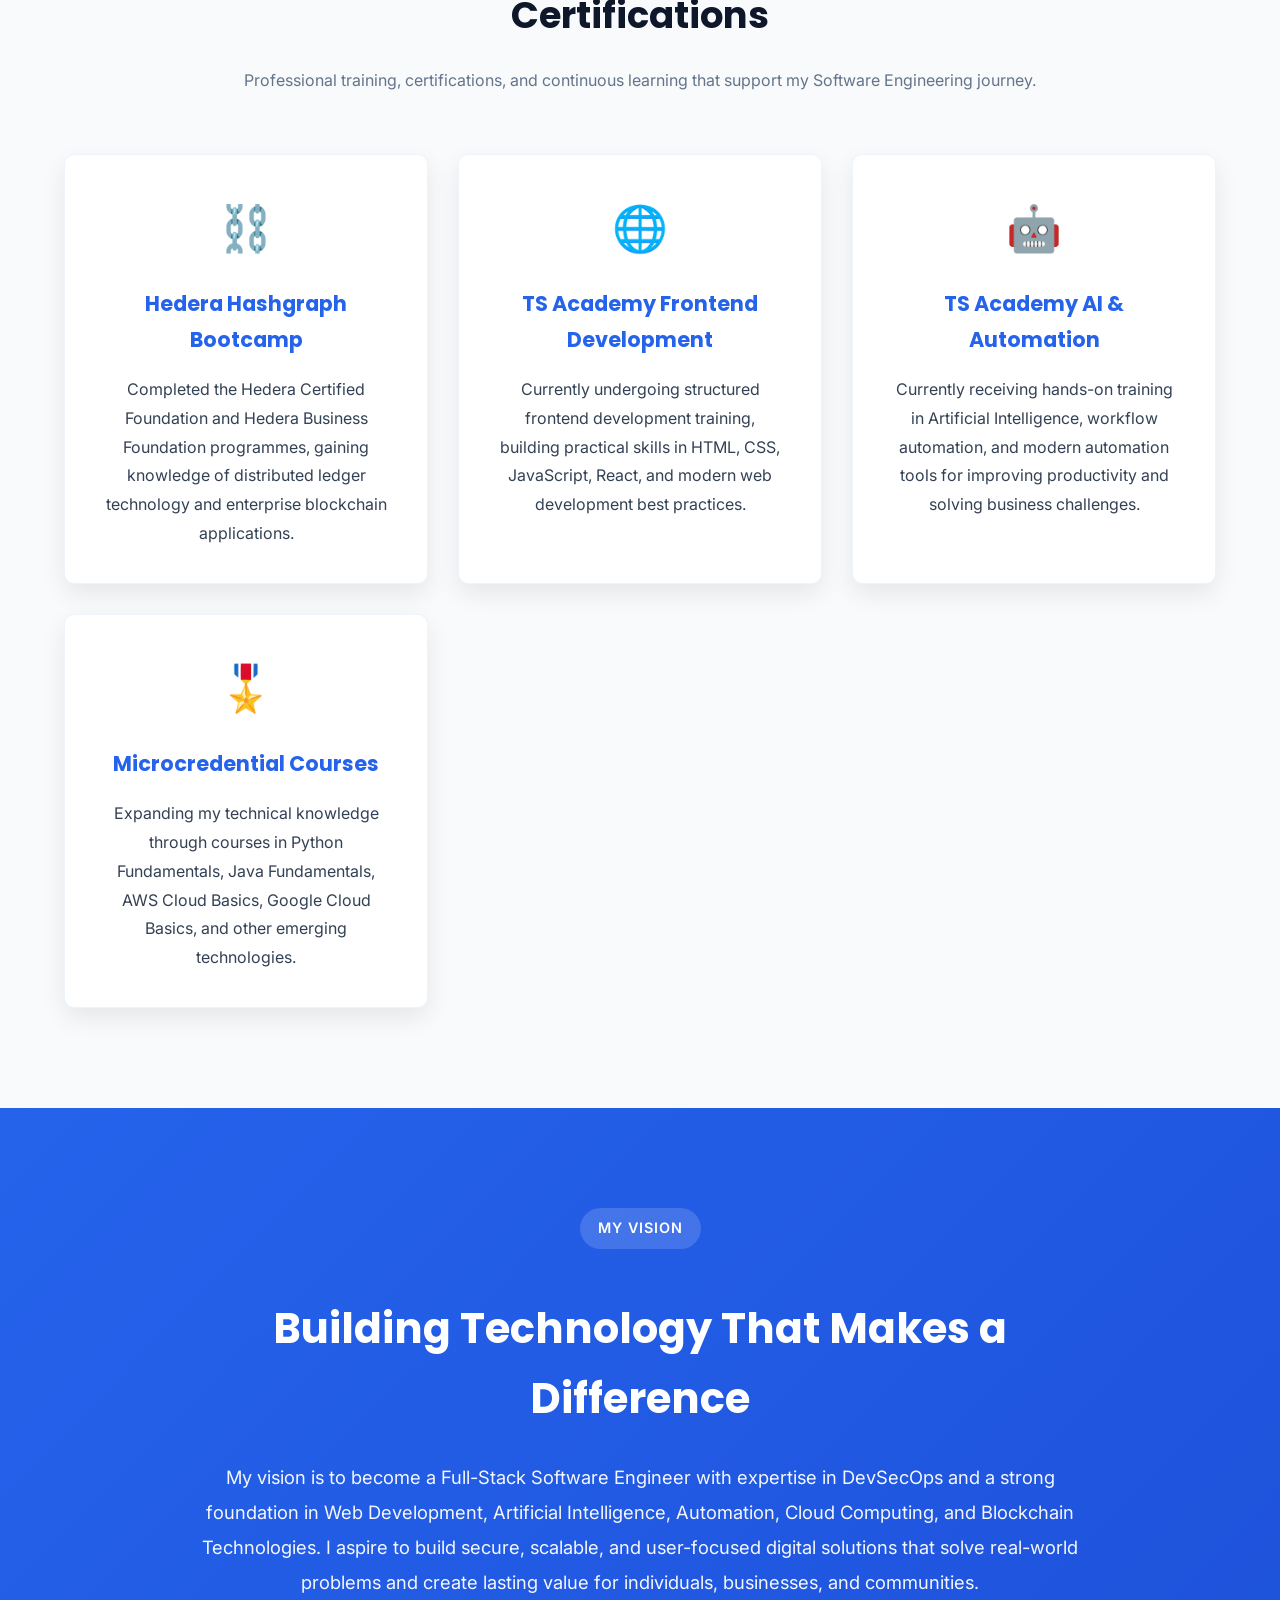
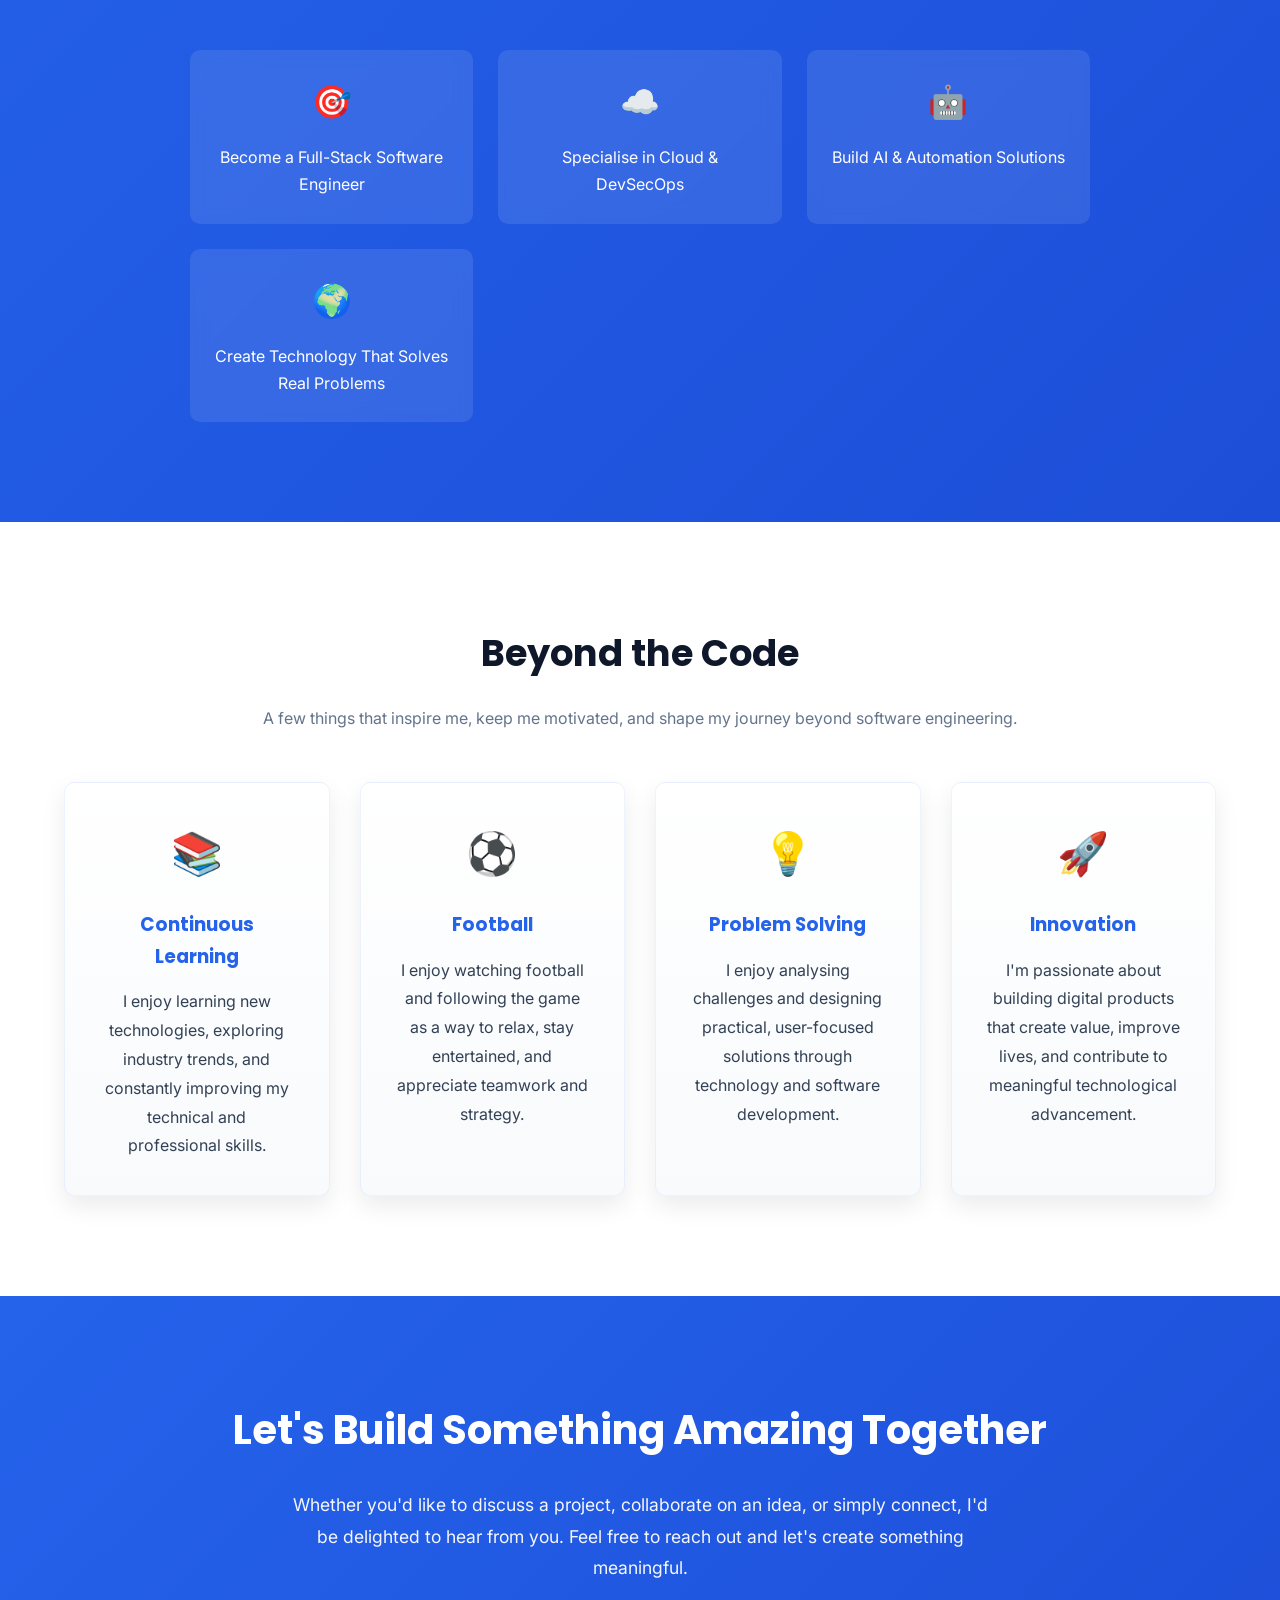
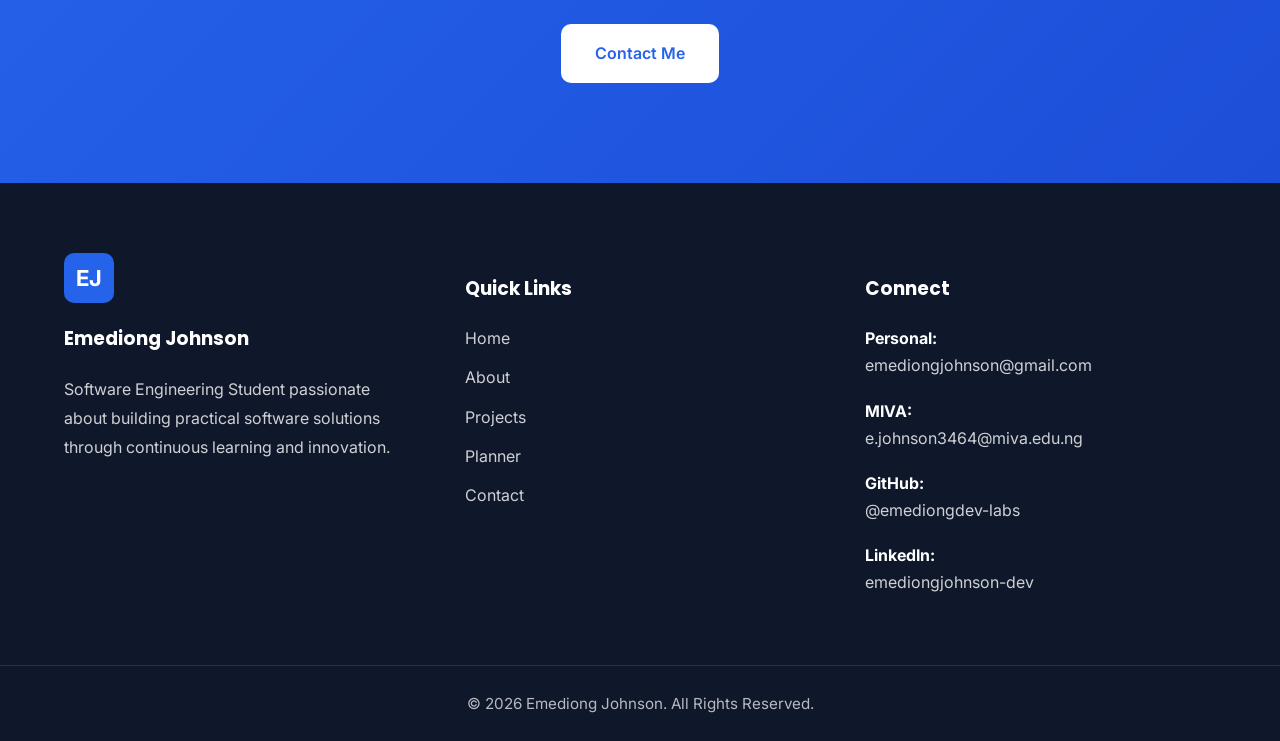
==== commit 5d05a2b5: "Complete Projects page design and layout" ====
--- a/about.html
+++ b/about.html
@@ -33,10 +33,6 @@
 <main>
   
   <!-- About Hero -->
-  
-  <!-- ==========================
-     ABOUT HERO
-========================== -->
 
 <section id="about-hero">
 
@@ -75,10 +71,6 @@
   
   <!-- My Story -->
   
-  <!-- ==========================
-     MY STORY
-========================== -->
-
 <section id="my-story">
 
     <div class="container">
@@ -124,10 +116,6 @@
   
   <!-- Education -->
   
-  <!-- ==========================
-     EDUCATION
-========================== -->
-
 <section id="education">
     
     <div class="container">
@@ -185,10 +173,6 @@
   
   <!-- Technical Journey -->
   
-  <!-- ==========================
-     TECHNICAL JOURNEY
-========================== -->
-
 <section id="technical-journey">
     
     <div class="container">
@@ -258,68 +242,85 @@
 </section>
   
   <!-- Certifications -->
-  
-  <!-- Hedera -->
-
-<article class="certification-card">
-    
-    <div class="card-icon">⛓️</div>
-    
-    <h3>Hedera Hashgraph Bootcamp</h3>
-    
-    <p>
-        Completed the Hedera Certified Foundation and Hedera Business Foundation programmes, gaining knowledge of distributed ledger technology and enterprise blockchain applications.
-    </p>
-    
-</article>
-
-<!-- Frontend Development -->
-
-<article class="certification-card">
-    
-    <div class="card-icon">🌐</div>
-    
-    <h3>TS Academy Frontend Development</h3>
-    
-    <p>
-        Currently undergoing structured frontend development training, building practical skills in HTML, CSS, JavaScript, React, and modern web development best practices.
-    </p>
-    
-</article>
-
-<!-- AI & Automation -->
-
-<article class="certification-card">
-    
-    <div class="card-icon">🤖</div>
-    
-    <h3>TS Academy AI & Automation</h3>
-    
-    <p>
-        Currently receiving hands-on training in Artificial Intelligence, workflow automation, and modern automation tools for improving productivity and solving business challenges.
-    </p>
-    
-</article>
-
-<!-- Microcredentials -->
-
-<article class="certification-card">
-    
-    <div class="card-icon">🎖️</div>
-    
-    <h3>Microcredential Courses</h3>
-    
-    <p>
-        Expanding my technical knowledge through courses in Python Fundamentals, Java Fundamentals, AWS Cloud Basics, Google Cloud Basics, and other emerging technologies.
-    </p>
-    
-</article>
+
+<section id="certifications">
+    
+    <div class="container">
+        
+        <h2 class="section-title">
+            Certifications
+        </h2>
+        
+        <p class="section-subtitle">
+            Professional training, certifications, and continuous learning that support my Software Engineering journey.
+        </p>
+        
+        <div class="certification-grid">
+            
+            <!-- Hedera -->
+            
+            <article class="certification-card">
+                
+                <div class="card-icon">⛓️</div>
+                
+                <h3>Hedera Hashgraph Bootcamp</h3>
+                
+                <p>
+                    Completed the Hedera Certified Foundation and Hedera Business Foundation programmes, gaining knowledge of distributed ledger technology and enterprise blockchain applications.
+                </p>
+                
+            </article>
+            
+            <!-- Frontend Development -->
+            
+            <article class="certification-card">
+                
+                <div class="card-icon">🌐</div>
+                
+                <h3>TS Academy Frontend Development</h3>
+                
+                <p>
+                    Currently undergoing structured frontend development training, building practical skills in HTML, CSS, JavaScript, React, and modern web development best practices.
+                </p>
+                
+            </article>
+            
+            <!-- AI & Automation -->
+            
+            <article class="certification-card">
+                
+                <div class="card-icon">🤖</div>
+                
+                <h3>TS Academy AI & Automation</h3>
+                
+                <p>
+                    Currently receiving hands-on training in Artificial Intelligence, workflow automation, and modern automation tools for improving productivity and solving business challenges.
+                </p>
+                
+            </article>
+            
+            <!-- Microcredentials -->
+            
+            <article class="certification-card">
+                
+                <div class="card-icon">🎖️</div>
+                
+                <h3>Microcredential Courses</h3>
+                
+                <p>
+                    Expanding my technical knowledge through courses in Python Fundamentals, Java Fundamentals, AWS Cloud Basics, Google Cloud Basics, and other emerging technologies.
+                </p>
+                
+            </article>
+            
+        </div>
+        
+    </div>
+    
+</section>
+  
   
   <!-- Career Vision -->
-  
-  <!-- ==========================
-     CAREER VISION
-========================== -->
 
 <section id="career-vision">
     
@@ -369,11 +370,7 @@
     
 </section>
   
-  <!-- Interests -->
-  
-  <!-- ==========================
-     INTERESTS
-========================== -->
+  <!-- INTERESTS -->
 
 <section id="interests">
     
@@ -443,9 +440,7 @@
     
 </section>
 
-<!-- ==========================
-     CONTACT CTA
-========================== -->
+<!-- CONTACT CTA -->
 
 <section id="contact-cta">
     
--- a/css/style.css
+++ b/css/style.css
@@ -548,108 +548,137 @@
     margin: 8px 0;
 }
 
-/* ==========================
-   ABOUT PREVIEW
-========================== */
+/* ABOUT PREVIEW */
 
 #about-preview {
-  padding: 100px 0;
-  background: var(--background-color);
+    padding: 100px 0;
+    background: var(--background-color);
 }
 
 .about-grid {
-  display: flex;
-  justify-content: space-between;
-  align-items: center;
-  gap: 80px;
+    display: flex;
+    align-items: center;
+    justify-content: space-between;
+    gap: 80px;
+}
+
+.about-image {
+    flex: 1;
+    
+    display: flex;
+    justify-content: center;
+    align-items: center;
+}
+
+.about-image img {
+    width: 400px;
+    max-width: 100%;
+    
+    border-radius: 20px;
+    
+    box-shadow: var(--shadow-lg);
+    
+    transition:
+        transform .45s ease,
+        box-shadow .45s ease,
+        filter .45s ease;
+}
+
+.about-image img:hover {
+    transform: translateY(-12px) scale(1.03);
+    
+    box-shadow: 0 35px 70px rgba(37, 99, 235, .25);
+    
+    filter: brightness(1.03);
 }
 
 .about-text {
-  flex: 1;
+    flex: 1;
 }
 
 .about-description {
-  margin: 35px 0;
-  
-  color: var(--text-color);
-  
-  font-size: 1.1rem;
-  line-height: 1.9;
+    max-width: 620px;
+    
+    margin: 35px 0;
+    
+    color: var(--text-color);
+    
+    font-size: 1.1rem;
+    line-height: 1.9;
 }
 
 .about-badges {
-  display: flex;
-  flex-wrap: wrap;
-  gap: 15px;
-  
-  margin-bottom: 40px;
+    display: flex;
+    flex-wrap: wrap;
+    
+    gap: 15px;
+    
+    margin-bottom: 40px;
 }
 
 .about-badges span {
-  display: inline-flex;
-  align-items: center;
-  justify-content: center;
-  
-  padding: 10px 18px;
-  
-  background: var(--surface-color);
-  
-  border: 1px solid rgba(37, 99, 235, .10);
-  border-radius: 50px;
-  
-  box-shadow: var(--shadow-sm);
-  
-  font-size: .95rem;
-  font-weight: 500;
-  
-  transition:
-    transform .35s ease,
-    background .35s ease,
-    color .35s ease,
-    box-shadow .35s ease;
+    display: inline-flex;
+    align-items: center;
+    justify-content: center;
+    
+    padding: 10px 18px;
+    
+    background: var(--surface-color);
+    
+    border: 1px solid rgba(37, 99, 235, .10);
+    
+    border-radius: 50px;
+    
+    box-shadow: var(--shadow-sm);
+    
+    font-size: .95rem;
+    font-weight: 500;
+    
+    transition:
+        transform .35s ease,
+        background .35s ease,
+        color .35s ease,
+        box-shadow .35s ease;
 }
 
 .about-badges span:hover {
-  background: var(--secondary-color);
-  color: white;
-  
-  transform: translateY(-4px);
-  
-  box-shadow: var(--shadow-md);
-}
-
-
-.about-image {
-  flex: 1;
-  
-  display: flex;
-  justify-content: center;
-  align-items: center;
-}
-
-.about-image img {
-  width: 380px;
-  max-width: 100%;
-  
-  border-radius: 20px;
-  
-  box-shadow: var(--shadow-lg);
-  
-  transition:
-    transform .4s ease,
-    box-shadow .4s ease;
-}
-
-.about-image img:hover {
-  transform: scale(1.04) rotate(-1deg);
-  
-  box-shadow:
-    0 25px 55px rgba(37, 99, 235, .20);
-}
-
-/* ==========================
-   SKILLS
-========================== */
+    background: var(--secondary-color);
+    
+    color: white;
+    
+    transform: translateY(-4px);
+    
+    box-shadow: var(--shadow-md);
+}
+
+.about-btn {
+    display: inline-block;
+    
+    padding: 16px 34px;
+    
+    background: var(--secondary-color);
+    
+    color: white;
+    
+    border-radius: var(--border-radius);
+    
+    font-weight: 600;
+    
+    transition:
+        transform .35s ease,
+        background .35s ease,
+        box-shadow .35s ease;
+}
+
+.about-btn:hover {
+    background: #1D4ED8;
+    
+    transform: translateY(-5px);
+    
+    box-shadow: var(--shadow-lg);
+}
+
+/* SKILLS */
 
 #skills {
     background: var(--surface-color);
@@ -744,9 +773,7 @@
   
 }
 
-/* ==========================
-   FEATURED PROJECTS
-========================== */
+/* FEATURED PROJECTS */
 
 #featured-projects {
   background: var(--background-color);
@@ -850,9 +877,7 @@
   gap: 15px;
 }
 
-/* ==========================
-   ACADEMIC JOURNEY
-========================== */
+/* ACADEMIC JOURNEY */
 
 #academic-highlights {
 
@@ -980,9 +1005,7 @@
 
 }
 
-/* ==========================
-   CONTACT CTA
-========================== */
+/* CONTACT CTA */
 
 #contact-cta {
 
@@ -1040,9 +1063,7 @@
 
 }
 
-/* ==========================
-   FOOTER
-========================== */
+/* FOOTER */
 
 footer {
   
@@ -1138,9 +1159,7 @@
   
 }
 
-/* ==========================
-   ABOUT HERO
-========================== */
+/* ABOUT HERO */
 
 #about-hero {
 
@@ -1245,9 +1264,7 @@
 
 }
 
-/* ==========================
-   MY STORY
-========================== */
+/* MY STORY */
 
 #my-story {
     
@@ -1538,6 +1555,8 @@
 
 #certifications {
     
+    padding: 100px 0;
+    
     background: var(--background-color);
     
 }
@@ -1547,6 +1566,10 @@
     display: grid;
     
     grid-template-columns: repeat(auto-fit, minmax(280px, 1fr));
+    
+    gap: 30px;
+    
+    margin-top: 60px;
     
 }
 
@@ -1578,7 +1601,15 @@
     
 }
 
-
+.certification-card .card-icon {
+    
+    font-size: 2.8rem;
+    
+    margin-bottom: 20px;
+    
+    transition: transform .35s ease;
+    
+}
 
 .certification-card:hover .card-icon {
     
@@ -1586,22 +1617,13 @@
     
 }
 
-.certification-card .card-icon {
-    
-    font-size: 2.8rem;
-    
-    margin-bottom: 20px;
-    
-}
-
-
 .certification-card h3 {
     
     color: var(--secondary-color);
     
+    font-size: 1.3rem;
+    
     margin-bottom: 18px;
-    
-    font-size: 1.3rem;
     
 }
 
@@ -1800,3 +1822,228 @@
     line-height: 1.8;
 
 }
+
+/* PROJECTS HERO */
+
+#projects-hero {
+
+    background: linear-gradient(
+        135deg,
+        #F8FAFC,
+        #EEF4FF,
+        #FFFFFF
+    );
+
+    text-align: center;
+
+}
+
+.page-tag {
+
+    display: inline-block;
+
+    padding: 8px 18px;
+
+    background: rgba(37,99,235,.08);
+
+    color: var(--secondary-color);
+
+    border-radius: 50px;
+
+    font-size: .9rem;
+
+    font-weight: 600;
+
+    letter-spacing: 1px;
+
+    text-transform: uppercase;
+
+}
+
+#projects-hero h1 {
+
+    font-size: 4rem;
+
+    color: var(--primary-color);
+
+    margin: 25px 0;
+
+}
+
+.hero-description {
+
+    max-width: 760px;
+
+    margin: auto;
+
+    color: var(--light-text);
+
+    font-size: 1.15rem;
+
+    line-height: 1.9;
+
+}
+
+/* PROJECT SHOWCASE */
+
+.project-showcase {
+    
+    padding: 100px 0;
+    
+    background: var(--surface-color);
+    
+}
+
+.project-showcase:nth-child(even) {
+    
+    background: var(--background-color);
+    
+}
+
+.project-number {
+    
+    color: var(--secondary-color);
+    
+    font-size: .9rem;
+    
+    font-weight: 700;
+    
+    letter-spacing: 2px;
+    
+    text-transform: uppercase;
+    
+    margin-bottom: 10px;
+    
+}
+
+.project-title {
+    
+    font-size: 2.5rem;
+    
+    color: var(--primary-color);
+    
+    margin-bottom: 20px;
+    
+}
+
+.project-status {
+    
+    margin-bottom: 40px;
+    
+}
+
+.status-development,
+.status-planning,
+.status-future {
+    
+    display: inline-block;
+    
+    padding: 10px 18px;
+    
+    border-radius: 30px;
+    
+    font-size: .9rem;
+    
+    font-weight: 600;
+    
+}
+
+.status-development {
+    
+    background: #DCFCE7;
+    
+    color: #15803D;
+    
+}
+
+.status-planning {
+    
+    background: #FEF3C7;
+    
+    color: #B45309;
+    
+}
+
+.status-future {
+    
+    background: #DBEAFE;
+    
+    color: #1D4ED8;
+    
+}
+
+.project-layout {
+    
+    display: grid;
+    
+    grid-template-columns: 1fr 1fr;
+    
+    gap: 60px;
+    
+    align-items: center;
+    
+}
+
+.project-image img {
+    
+    width: 100%;
+    
+    border-radius: 18px;
+    
+    box-shadow: var(--shadow-lg);
+    
+    transition:
+        transform .35s ease,
+        box-shadow .35s ease;
+    
+}
+
+.project-image img:hover {
+    
+    transform: scale(1.03);
+    
+    box-shadow:
+        0 25px 55px rgba(37, 99, 235, .20);
+    
+}
+
+.project-details h3 {
+    
+    color: var(--secondary-color);
+    
+    margin-top: 30px;
+    
+    margin-bottom: 15px;
+    
+}
+
+.project-details p {
+    
+    line-height: 1.9;
+    
+}
+
+.project-skills {
+    
+    padding-left: 20px;
+    
+    margin-top: 10px;
+    
+}
+
+.project-skills li {
+    
+    margin-bottom: 12px;
+    
+}
+
+.project-buttons {
+    
+    margin-top: 40px;
+    
+    display: flex;
+    
+    gap: 20px;
+    
+}
+
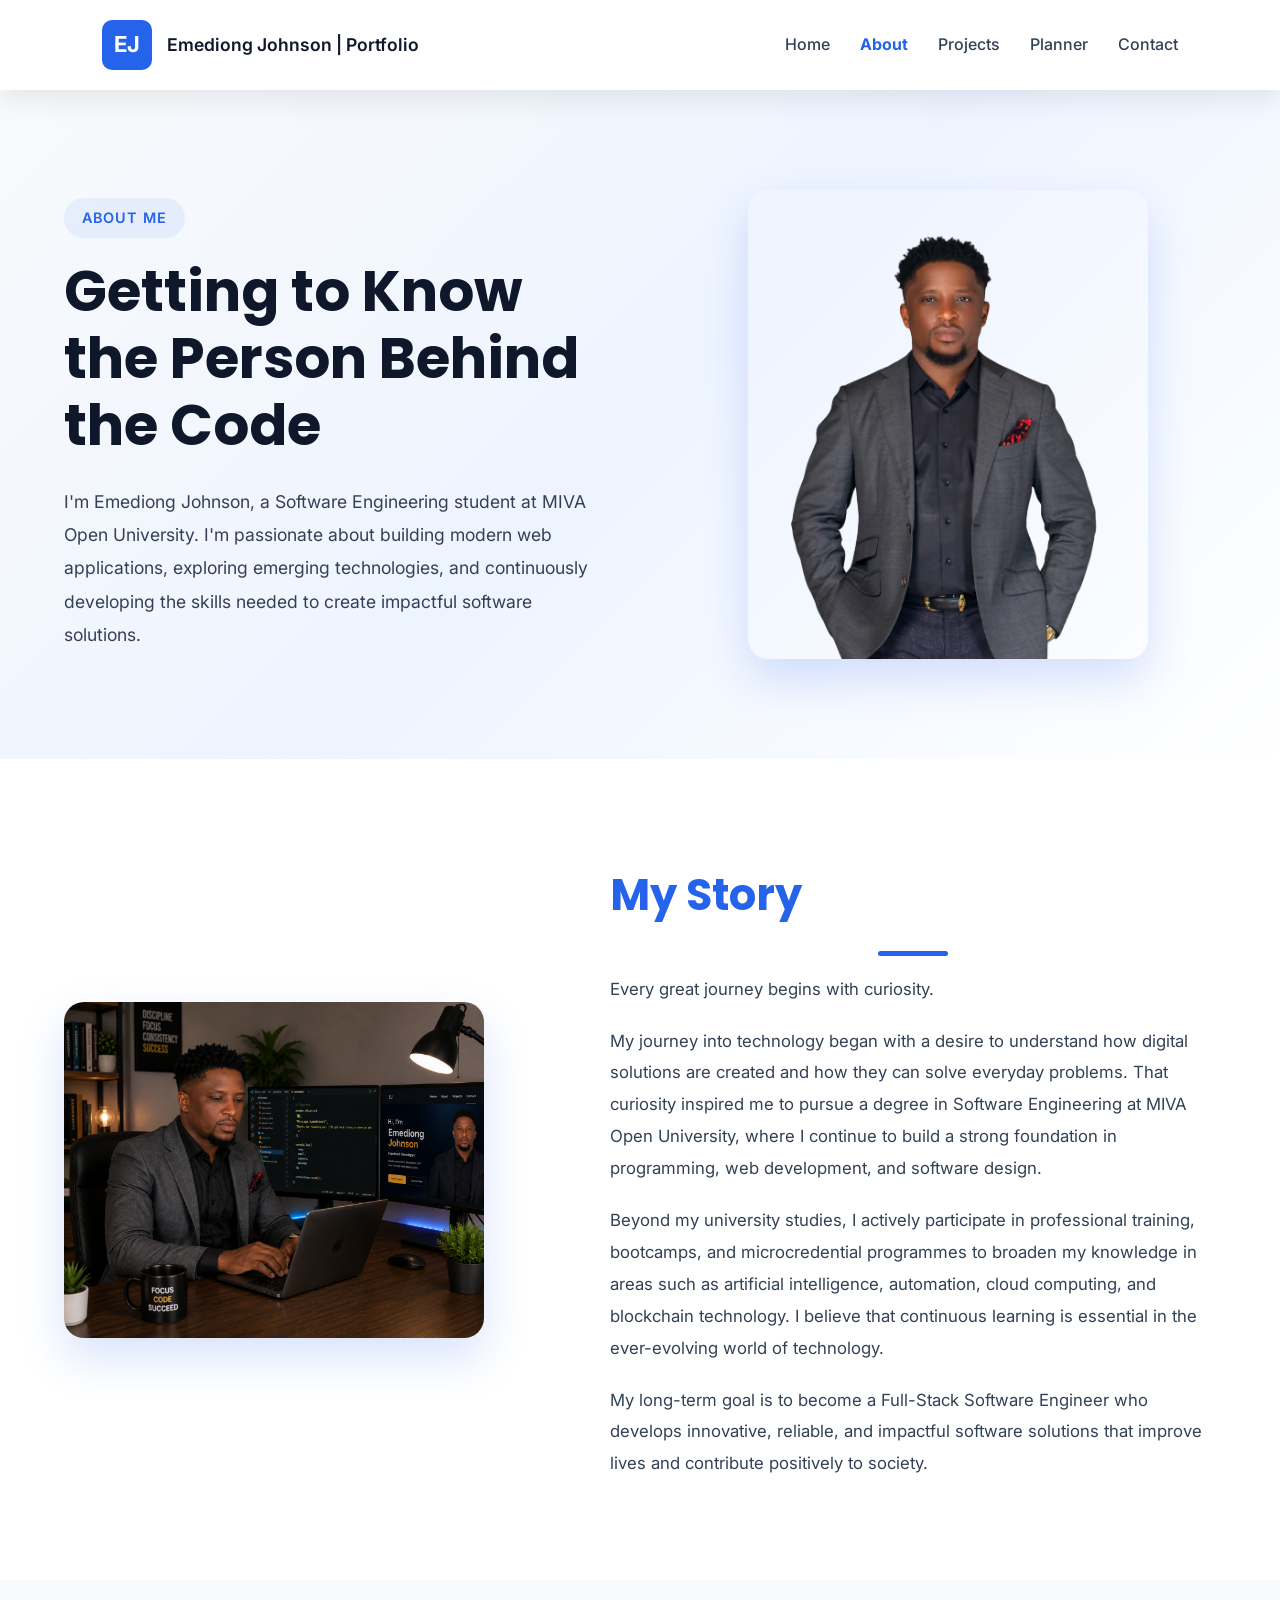
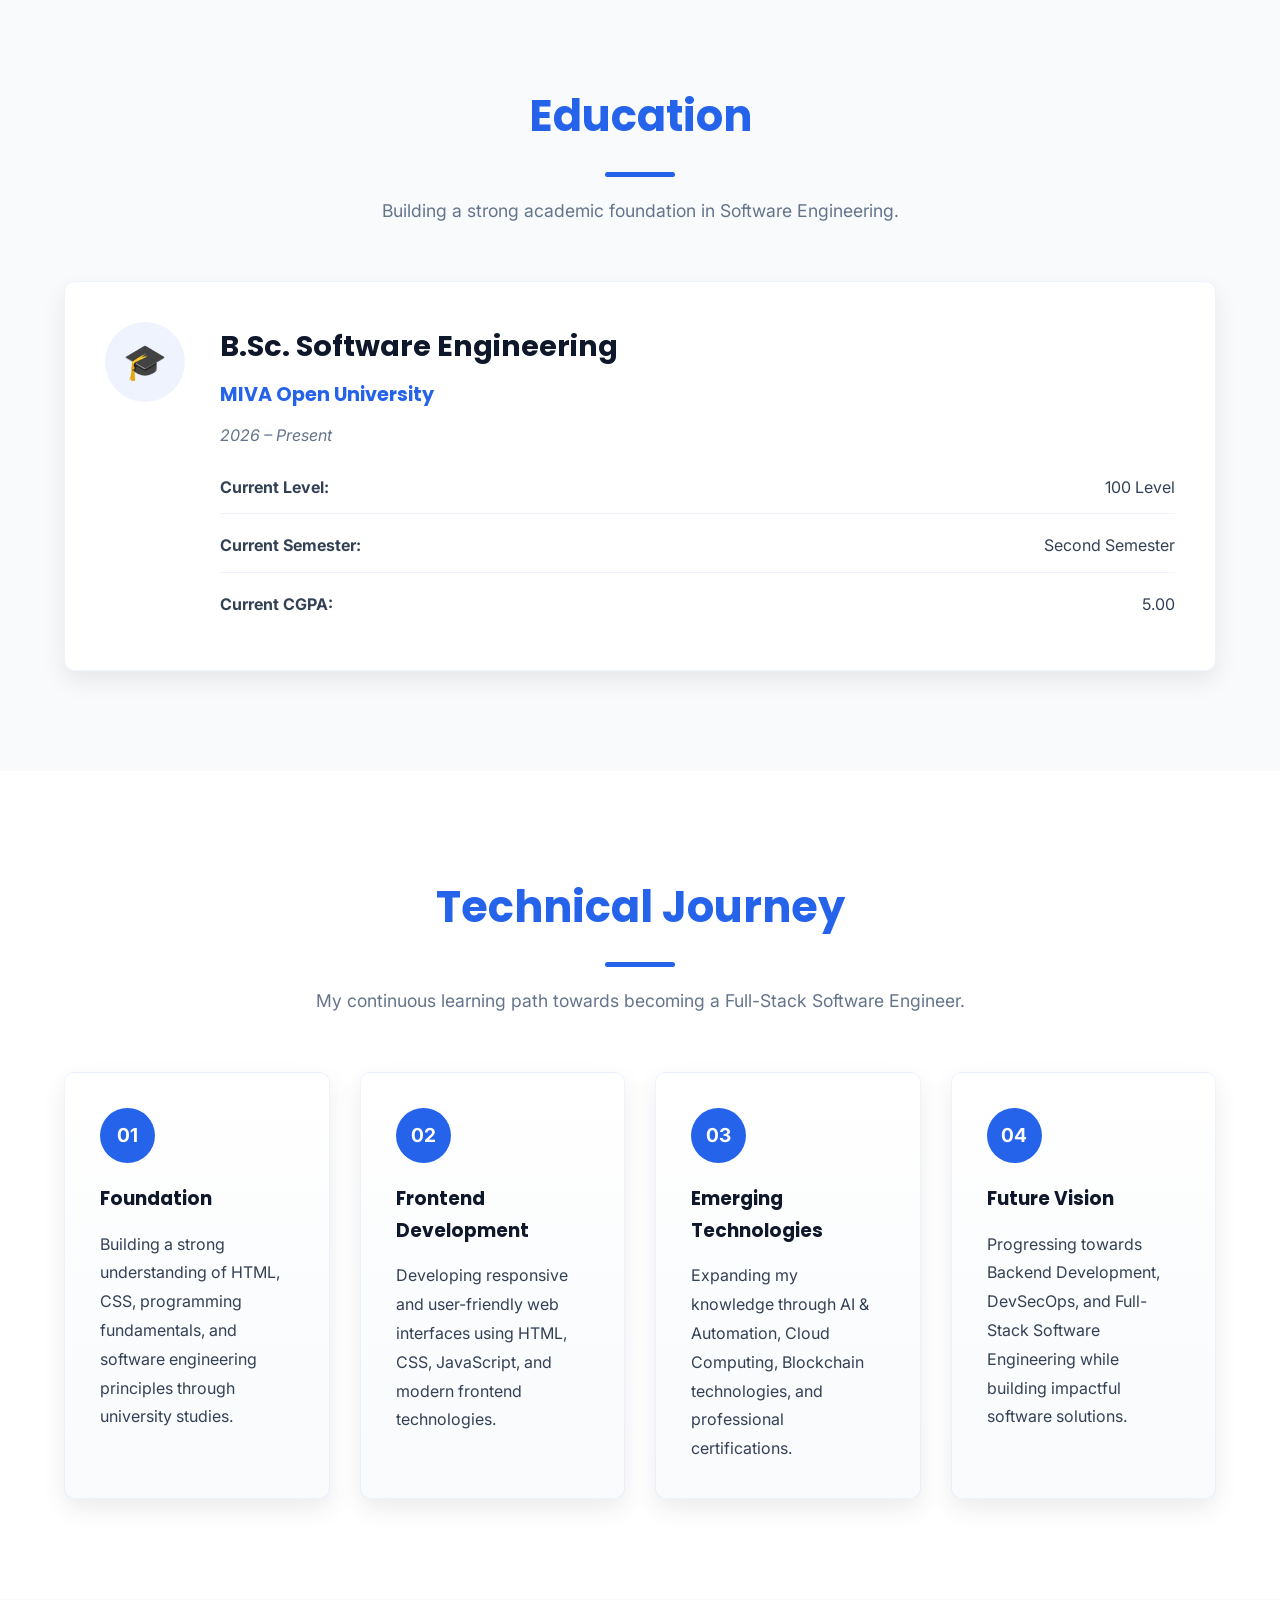
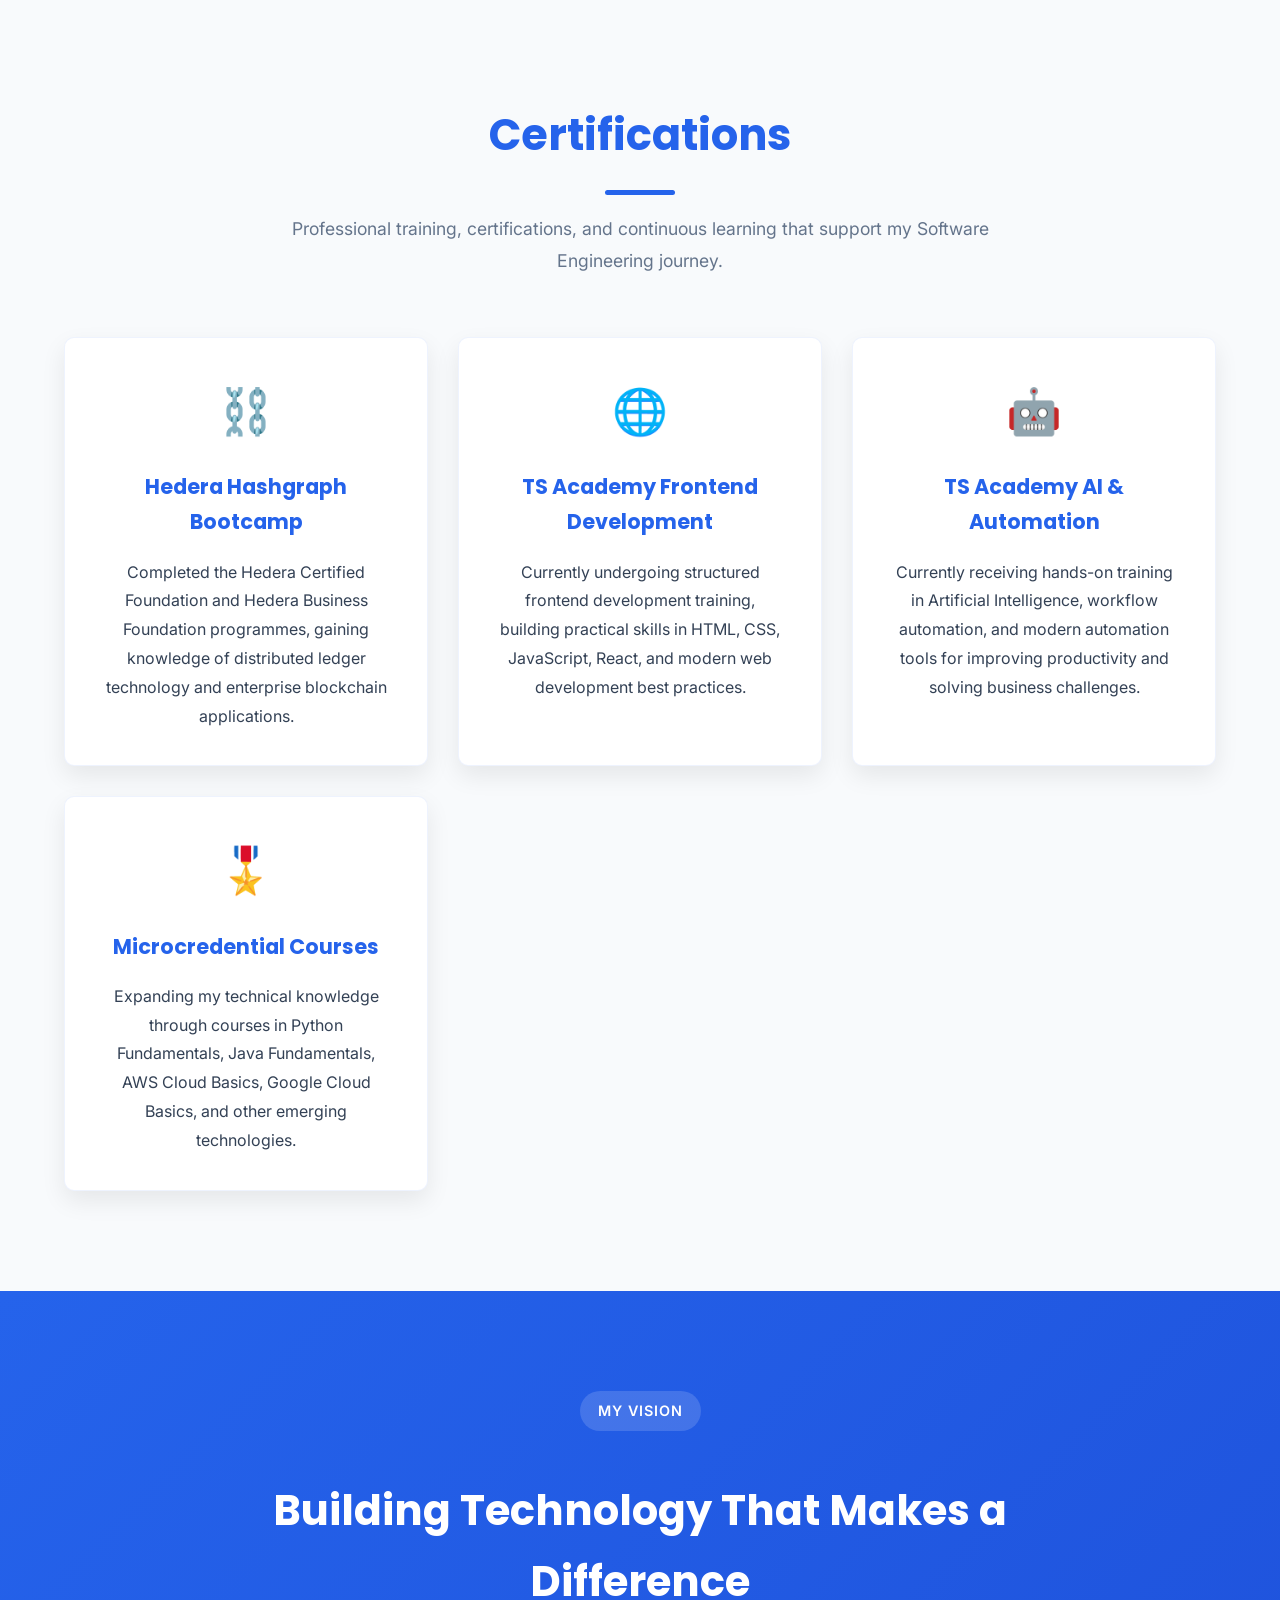
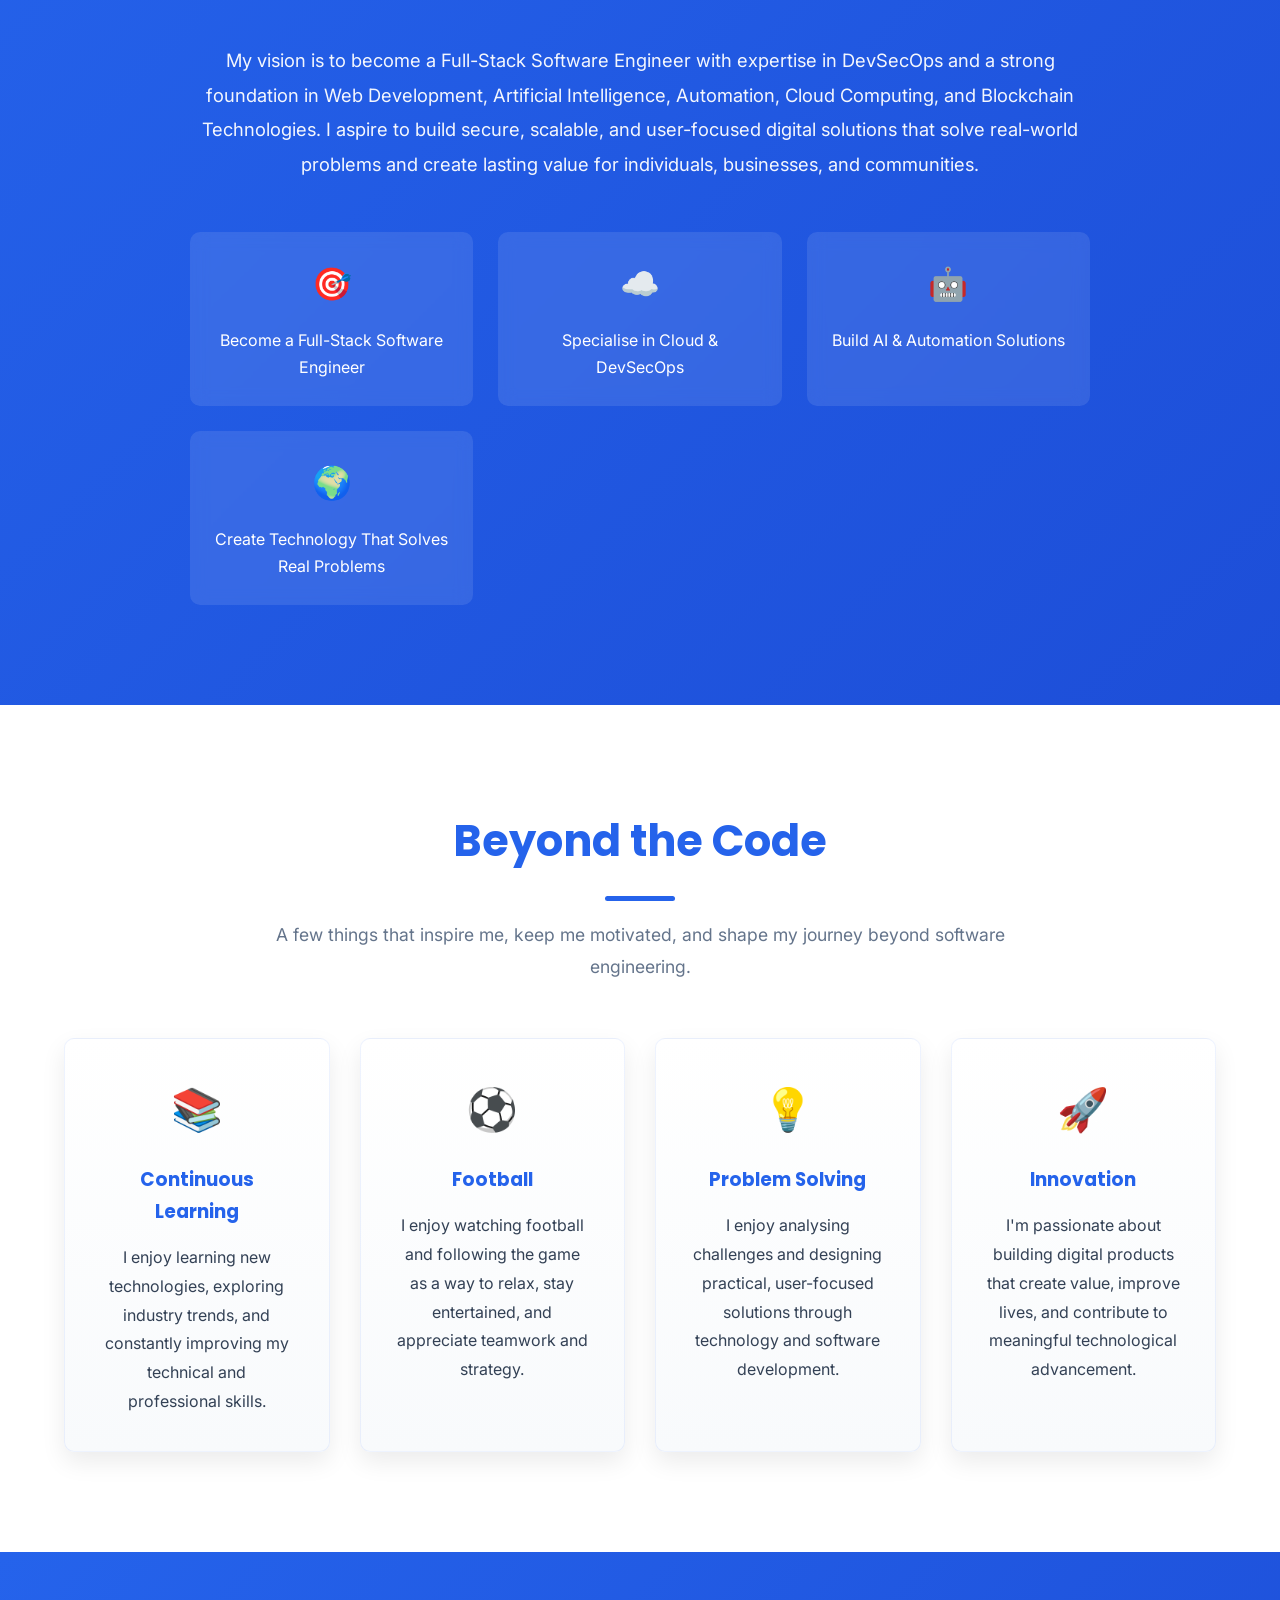
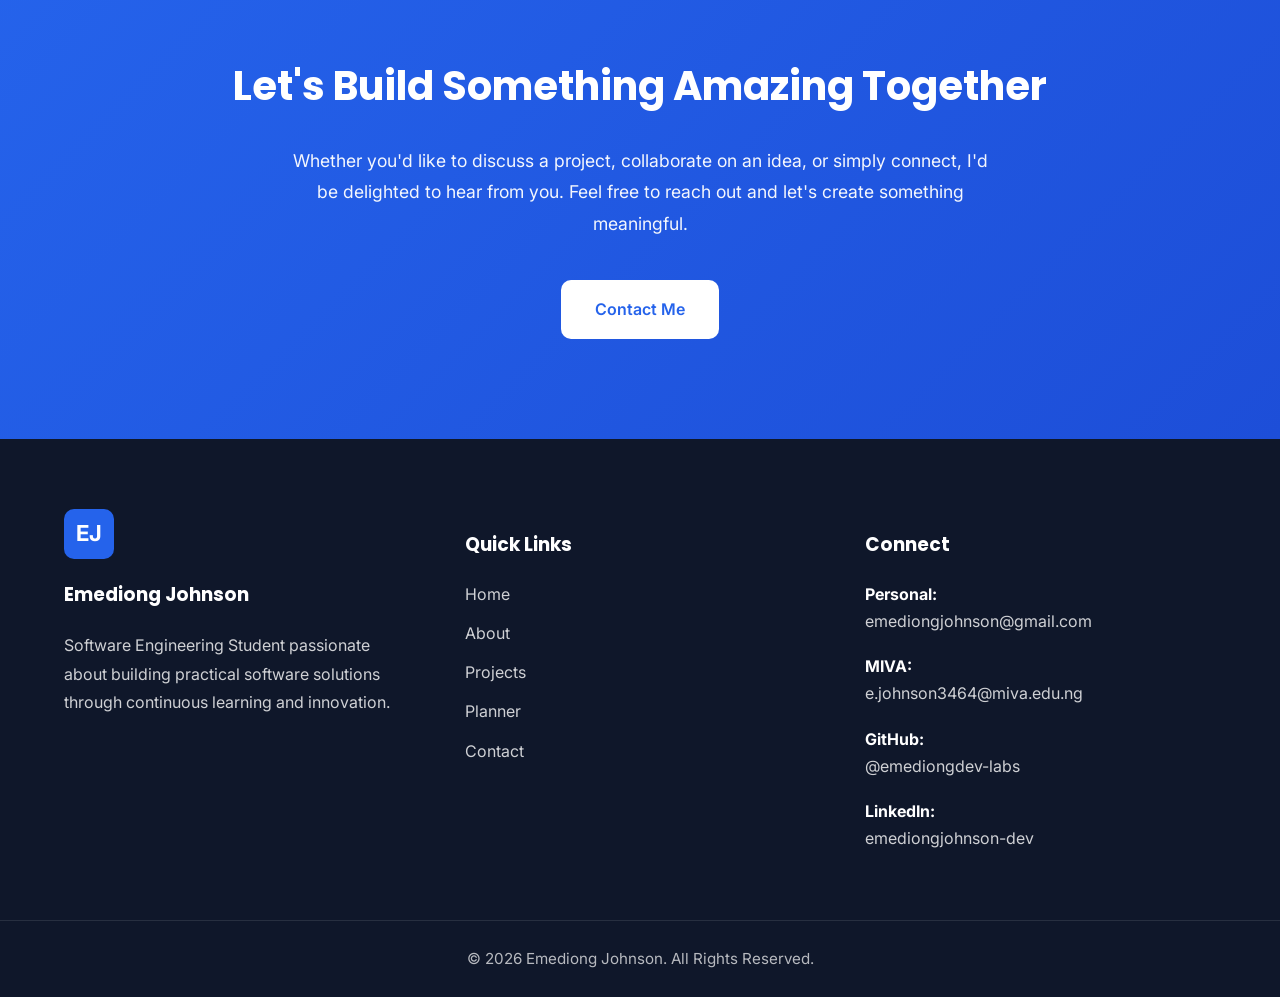
==== commit 35734b95: "feat(about): enhance about section with developer workspace image" ====
--- a/about.html
+++ b/about.html
@@ -79,7 +79,7 @@
 
             <div class="story-image">
 
-                <img src="images/profile3.jpg"
+                <img src="images/profile.png"
                      alt="Emediong Johnson working on a project">
 
             </div>
--- a/css/style.css
+++ b/css/style.css
@@ -1,8 +1,6 @@
 
 
-/* ==================================================
-   CSS VARIABLES
-   ================================================== */
+/* CSS VARIABLES */
 
 :root {
   
@@ -110,16 +108,51 @@
 /* Section Titles */
 
 .section-title {
-  font-size: 2.3rem;
-  color: var(--primary-color);
-  text-align: center;
-  margin-bottom: 20px;
+    
+    text-align: center;
+    
+    color: var(--secondary-color);
+    
+    font-size: 2.7rem;
+    
+    margin-bottom: 18px;
+    
+    position: relative;
+    
+}
+
+.section-title::after {
+    
+    content: "";
+    
+    display: block;
+    
+    width: 70px;
+    
+    height: 5px;
+    
+    margin: 18px auto 0;
+    
+    background: var(--secondary-color);
+    
+    border-radius: 999px;
+    
 }
 
 .section-subtitle {
-  color: var(--light-text);
-  text-align: center;
-  margin-bottom: 50px;
+    
+    max-width: 760px;
+    
+    margin: 0 auto 55px;
+    
+    text-align: center;
+    
+    color: var(--light-text);
+    
+    font-size: 1.1rem;
+    
+    line-height: 1.8;
+    
 }
 
 .section-title.left,
@@ -1005,6 +1038,8 @@
 
 }
 
+
+
 /* CONTACT CTA */
 
 #contact-cta {
@@ -2047,3 +2082,1428 @@
     
 }
 
+/* ==========================
+   PLANNER HERO
+========================== */
+
+#planner-hero{
+    padding:100px 0 60px;
+    text-align:center;
+
+    background:linear-gradient(
+        135deg,
+        #F8FAFC,
+        #EEF4FF,
+        #FFFFFF
+    );
+}
+
+#planner-hero h1{
+
+    color:var(--primary-color);
+
+    font-size:3rem;
+
+    margin-bottom:20px;
+
+}
+
+#planner-hero p{
+
+    max-width:700px;
+
+    margin:auto;
+
+    color:var(--light-text);
+
+    font-size:1.1rem;
+
+    line-height:1.8;
+
+}
+
+/* ==========================
+   DASHBOARD
+========================== */
+
+#planner-dashboard{
+
+    padding:60px 0;
+
+    background:var(--background-color);
+
+}
+
+.dashboard-grid{
+
+    display:grid;
+
+    grid-template-columns:repeat(auto-fit,minmax(220px,1fr));
+
+    gap:30px;
+
+}
+
+.dashboard-card{
+
+    background:var(--surface-color);
+
+    padding:35px;
+
+    border-radius:var(--border-radius);
+
+    text-align:center;
+
+    box-shadow:var(--shadow-md);
+
+    transition:
+        transform .35s ease,
+        box-shadow .35s ease;
+
+}
+
+.dashboard-card:hover{
+
+    transform:translateY(-8px);
+
+    box-shadow:var(--shadow-lg);
+
+}
+
+.dashboard-card h3{
+
+    color:var(--secondary-color);
+
+    margin-bottom:15px;
+
+}
+
+.dashboard-card p{
+
+    font-size:2.2rem;
+
+    font-weight:700;
+
+    color:var(--primary-color);
+
+}
+
+.dashboard-icon {
+    
+    font-size: 2.6rem;
+    
+    margin-bottom: 18px;
+    
+    transition:
+        transform .35s ease;
+    
+}
+
+.dashboard-card:hover .dashboard-icon {
+    
+    transform: scale(1.15);
+    
+}
+
+/* ==========================
+   PROGRESS TRACKER
+========================== */
+
+#progress-section {
+
+    padding: 40px 0;
+
+    background: var(--background-color);
+
+}
+
+.progress-card {
+
+    background: var(--surface-color);
+
+    padding: 35px;
+
+    border-radius: var(--border-radius);
+
+    box-shadow: var(--shadow-md);
+
+}
+
+.progress-header {
+
+    display: flex;
+
+    justify-content: space-between;
+
+    align-items: center;
+
+    margin-bottom: 20px;
+
+    flex-wrap: wrap;
+
+    gap: 10px;
+
+}
+
+.progress-header h2 {
+
+    color: var(--primary-color);
+
+}
+
+.progress-bar {
+
+    width: 100%;
+
+    height: 16px;
+
+    background: #E5E7EB;
+
+    border-radius: 50px;
+
+    overflow: hidden;
+
+}
+
+#progressFill {
+
+    width: 0%;
+
+    height: 100%;
+
+    background: linear-gradient(
+        90deg,
+        #2563EB,
+        #3B82F6
+    );
+
+    transition: width .5s ease;
+
+}
+
+#progressPercentage {
+
+    text-align: right;
+
+    margin-top: 15px;
+
+    font-size: 1.1rem;
+
+    font-weight: 700;
+
+    color: var(--secondary-color);
+
+}
+
+/* ==========================
+   ACHIEVEMENT TOAST
+========================== */
+
+#achievementToast{
+
+    position:fixed;
+
+    top:30px;
+
+    right:30px;
+
+    width:340px;
+
+    background:linear-gradient(
+        135deg,
+        #2563EB,
+        #3B82F6
+    );
+
+    color:white;
+
+    padding:22px;
+
+    border-radius:18px;
+
+    box-shadow:var(--shadow-lg);
+
+    display:flex;
+
+    align-items:center;
+
+    gap:18px;
+
+    z-index:9999;
+
+    opacity:0;
+
+    visibility:hidden;
+
+    transform:translateX(120%);
+
+    transition:
+        transform .45s ease,
+        opacity .45s ease;
+
+}
+
+#achievementToast.show{
+
+    opacity:1;
+
+    visibility:visible;
+
+    transform:translateX(0);
+
+}
+
+.toast-icon{
+
+    font-size:2.6rem;
+
+}
+
+.toast-content h3{
+
+    margin-bottom:8px;
+
+    color:white;
+
+}
+
+.toast-content p{
+
+    line-height:1.6;
+
+    opacity:.95;
+
+}
+
+/* ==========================
+   ADD TASK
+========================== */
+
+#add-task{
+
+    padding:100px 0;
+
+    background:#fff;
+
+}
+
+#add-task h2{
+
+    text-align:center;
+
+    margin-bottom:50px;
+
+    color:var(--primary-color);
+
+}
+
+#taskForm{
+
+    max-width:800px;
+
+    margin:auto;
+
+    background:var(--surface-color);
+
+    padding:40px;
+
+    border-radius:20px;
+
+    box-shadow:var(--shadow-md);
+
+}
+
+.form-group{
+
+    margin-bottom:25px;
+
+}
+
+.form-group label{
+
+    display:block;
+
+    margin-bottom:10px;
+
+    font-weight:600;
+
+    color:var(--primary-color);
+
+}
+
+.form-group input,
+
+.form-group select{
+
+    width:100%;
+
+    padding:16px;
+
+    border:1px solid #D1D5DB;
+
+    border-radius:10px;
+
+    font-size:1rem;
+
+    transition:.3s;
+
+}
+
+.form-group input:focus,
+
+.form-group select:focus{
+
+    outline:none;
+
+    border-color:var(--secondary-color);
+
+    box-shadow:0 0 0 4px rgba(37,99,235,.12);
+
+}
+
+#taskForm button{
+
+    width:100%;
+
+    margin-top:10px;
+
+}
+
+
+/* ==========================
+   SEARCH
+========================== */
+
+.search-box {
+    
+    max-width: 700px;
+    
+    margin: 40px auto 50px;
+    
+}
+
+.search-box input {
+    
+    width: 100%;
+    
+    padding: 18px 22px;
+    
+    border: 1px solid #D1D5DB;
+    
+    border-radius: 16px;
+    
+    font-size: 1rem;
+    
+    background: white;
+    
+    transition: .3s;
+    
+}
+
+.search-box input:focus {
+    
+    outline: none;
+    
+    border-color: var(--secondary-color);
+    
+    box-shadow: 0 0 0 4px rgba(37, 99, 235, .12);
+    
+}
+
+/* ==========================
+   SEARCH FILTERS
+========================== */
+
+.task-filters {
+    
+    display: flex;
+    
+    justify-content: center;
+    
+    gap: 15px;
+    
+    margin-bottom: 40px;
+    
+    flex-wrap: wrap;
+    
+}
+
+.filter-btn {
+    
+    padding: 12px 24px;
+    
+    border: none;
+    
+    border-radius: 50px;
+    
+    background: var(--surface-color);
+    
+    color: var(--text-color);
+    
+    font-size: .95rem;
+    
+    font-weight: 600;
+    
+    cursor: pointer;
+    
+    box-shadow: var(--shadow-sm);
+    
+    transition:
+        background .3s ease,
+        color .3s ease,
+        transform .3s ease;
+    
+}
+
+.filter-btn:hover {
+    
+    transform: translateY(-3px);
+    
+    box-shadow: var(--shadow-md);
+    
+}
+
+.filter-btn.active {
+    
+    background: var(--secondary-color);
+    
+    color: white;
+    
+}
+
+/* ==========================
+   TASK LIST
+========================== */
+
+#task-list{
+
+    padding:100px 0;
+
+    background:var(--background-color);
+
+}
+
+#task-list h2{
+
+    text-align:center;
+
+    margin-bottom:50px;
+
+}
+
+#tasksContainer {
+    
+    display: grid;
+    
+    gap: 30px;
+    
+    max-width: 850px;
+    
+    margin: auto;
+    
+}
+
+/* ==========================
+   TASK CARD
+========================== */
+
+.task-card {
+    
+    background: var(--surface-color);
+    
+    padding: 30px;
+    
+    border-radius: 18px;
+    
+    border: 1px solid rgba(37, 99, 235, .08);
+    
+
+    border-left: 6px solid var(--secondary-color);
+    
+    
+    box-shadow: var(--shadow-md);
+    
+    transition:
+        transform .35s ease,
+        box-shadow .35s ease;
+    
+}
+
+.task-card:hover {
+    
+    transform: translateY(-8px);
+    
+    box-shadow: var(--shadow-lg);
+    
+}
+
+.task-header {
+    
+    display: flex;
+    
+    justify-content: space-between;
+    
+    align-items: center;
+    
+    margin-bottom: 25px;
+    
+}
+
+.course-badge {
+    
+    background: rgba(37, 99, 235, .10);
+    
+    color: var(--secondary-color);
+    
+    padding: 8px 16px;
+    
+    border-radius: 50px;
+    
+    font-size: .9rem;
+    
+    font-weight: 600;
+    
+}
+
+.course-name {
+    
+    color: var(--light-text);
+    
+    font-size: .95rem;
+    
+    margin-bottom: 12px;
+    
+    font-style: italic;
+    
+}
+
+
+.task-card h3 {
+    
+    color: var(--primary-color);
+    
+    margin-bottom: 10px;
+    
+}
+
+/* PRIORITY BORDERS */
+
+.task-card.high {
+    
+    border-left: 6px solid #EF4444;
+    
+}
+
+.task-card.medium {
+    
+    border-left: 6px solid #F59E0B;
+    
+}
+
+.task-card.low {
+    
+    border-left: 6px solid #22C55E;
+    
+}
+
+/* TASK TYPE BADGES */
+
+.task-type {
+    
+    display: inline-block;
+    
+    padding: 8px 16px;
+    
+    margin-bottom: 18px;
+    
+    border-radius: 50px;
+    
+    font-size: .85rem;
+    
+    font-weight: 600;
+    
+}
+
+/* Project */
+
+.task-type.project {
+    
+    background: #DBEAFE;
+    
+    color: #1D4ED8;
+    
+}
+
+/* Assignment */
+
+.task-type.assignment {
+    
+    background: #DCFCE7;
+    
+    color: #15803D;
+    
+}
+
+/* Lab Assessment */
+
+.task-type.lab {
+    
+    background: #FFEDD5;
+    
+    color: #C2410C;
+    
+}
+
+/* Quiz */
+
+.task-type.quiz {
+    
+    background: #FEF3C7;
+    
+    color: #B45309;
+    
+}
+
+/* Practical */
+
+.task-type.practical {
+    
+    background: #CFFAFE;
+    
+    color: #0F766E;
+    
+}
+
+/* MSA */
+
+.task-type.msa {
+    
+    background: #F3E8FF;
+    
+    color: #7E22CE;
+    
+}
+
+/* ESA */
+
+.task-type.esa {
+    
+    background: #FEE2E2;
+    
+    color: #B91C1C;
+    
+}
+
+/* Personal Study */
+
+.task-type.study {
+    
+    background: #E5E7EB;
+    
+    color: #374151;
+    
+}
+
+.task-date {
+    
+    color: var(--light-text);
+    
+    margin-bottom: 25px;
+    
+}
+
+.task-actions {
+    
+    display: flex;
+    
+    gap: 15px;
+    
+}
+
+.task-actions {
+    
+    display: flex;
+    
+    gap: 15px;
+    
+    margin-top: 25px;
+    
+}
+
+.complete-btn,
+.delete-btn {
+    
+    flex: 1;
+    
+    padding: 14px 18px;
+    
+    font-size: .95rem;
+    
+    font-weight: 600;
+    
+}
+
+.complete-btn:hover {
+    
+    background: #16A34A;
+    
+}
+
+
+.delete-btn:hover {
+    
+    background: #DC2626;
+    
+}
+
+/* EMPTY STATE */
+
+.empty-state {
+    
+    max-width: 500px;
+    
+    margin: 0 auto;
+    
+    padding: 60px 40px;
+    
+    text-align: center;
+    
+    background: var(--surface-color);
+    
+    border-radius: 20px;
+    
+    box-shadow: var(--shadow-md);
+    
+}
+
+.empty-icon {
+    
+    font-size: 4rem;
+    
+    margin-bottom: 20px;
+    
+}
+
+.empty-state h3 {
+    
+    color: var(--primary-color);
+    
+    margin-bottom: 15px;
+    
+}
+
+.empty-state p {
+    
+    color: var(--light-text);
+    
+    line-height: 1.8;
+    
+}
+
+/* ==========================
+   TASK STATUS
+========================== */
+
+.task-status {
+    
+    margin: 18px 0;
+    
+    font-weight: 600;
+    
+}
+
+.task-status.completed {
+    
+    color: #16A34A;
+    
+}
+
+.task-status.overdue {
+    
+    color: #DC2626;
+    
+    font-weight: 700;
+    
+}
+
+.task-status.today {
+    
+    color: #EA580C;
+    
+    font-weight: 700;
+    
+}
+
+.task-status.pending {
+    
+    color: #CA8A04;
+    
+    font-weight: 700;
+    
+}
+
+.task-status.completed {
+    
+    color: #16A34A;
+    
+    font-weight: 700;
+    
+}
+
+/* Completed Task */
+
+.task-card.completed {
+    
+    opacity: .75;
+    
+}
+
+.task-card.completed h3 {
+    
+    text-decoration: line-through;
+    
+}
+
+/* ==========================
+   TASK STATUS COLORS
+========================== */
+
+.task-card.overdue {
+    
+    border-left: 6px solid #DC2626;
+    
+}
+
+.task-card.today {
+    
+    border-left: 6px solid #EA580C;
+    
+}
+
+.task-card.completed {
+    
+    border-left: 6px solid #16A34A;
+    
+    opacity: .92;
+    
+}
+
+.task-card.pending {
+    
+    border-left: 6px solid #EAB308;
+    
+}
+
+/* ==========================
+   CONTACT HERO
+========================== */
+
+#contact-hero{
+
+    position: relative;
+
+    overflow: hidden;
+
+    padding: 100px 0 80px;
+
+    text-align: center;
+
+    background: linear-gradient(
+        135deg,
+        #F8FAFC 0%,
+        #EDF4FF 45%,
+        #DCEBFF 100%
+    );
+
+}
+
+/* Decorative Glow */
+
+#contact-hero::before{
+
+    content: "";
+
+    position: absolute;
+
+    width: 420px;
+    height: 420px;
+
+    background: rgba(37,99,235,.10);
+
+    border-radius: 50%;
+
+    filter: blur(120px);
+
+    top: -150px;
+    left: -120px;
+
+}
+
+#contact-hero::after{
+
+    content: "";
+
+    position: absolute;
+
+    width: 360px;
+    height: 360px;
+
+    background: rgba(96,165,250,.18);
+
+    border-radius: 50%;
+
+    filter: blur(120px);
+
+    bottom: -100px;
+    right: -80px;
+
+}
+
+#contact-hero .container{
+
+    position: relative;
+
+    z-index: 2;
+
+}
+
+/* Heading */
+
+#contact-hero h1{
+
+    color: var(--primary-color);
+
+    font-size: 3.5rem;
+
+    line-height: 1.15;
+
+    margin-bottom: 18px;
+
+    font-weight: 800;
+
+}
+
+.hero-highlight {
+    
+    color: var(--secondary-color);
+    font-weight: 700;
+    
+}
+
+/* Signature Line */
+
+.hero-tagline{
+
+    font-size: 1.35rem;
+
+    font-style: italic;
+
+    font-weight: 600;
+
+    margin-bottom: 28px;
+
+    color: var(--primary-color);
+
+}
+
+.hero-tagline span{
+
+    color: var(--secondary-color);
+
+}
+
+/* Intro */
+
+#contact-hero p:not(.hero-tagline){
+
+    max-width: 720px;
+
+    margin: 0 auto;
+
+    color: var(--light-text);
+
+    font-size: 1.12rem;
+
+    line-height: 1.9;
+
+}
+
+/* ==========================
+   OPPORTUNITIES
+========================== */
+
+.availability{
+
+    margin-top: 55px;
+
+}
+
+.availability h3{
+
+    color: var(--secondary-color);
+
+    font-size: 1.45rem;
+
+    font-weight: 700;
+
+    margin-bottom: 28px;
+
+    text-transform: uppercase;
+
+    letter-spacing: 1px;
+
+}
+
+.availability-grid{
+
+    display: flex;
+
+    justify-content: center;
+
+    flex-wrap: wrap;
+
+    gap: 18px;
+
+    max-width: 900px;
+
+    margin: auto;
+
+}
+
+.availability-grid span{
+
+    display: inline-flex;
+
+    align-items: center;
+
+    justify-content: center;
+
+    padding: 14px 24px;
+
+    background: #FFFFFF;
+
+    color: var(--primary-color);
+
+    border: 1px solid rgba(37,99,235,.10);
+
+    border-radius: 999px;
+
+    font-weight: 600;
+
+    box-shadow: var(--shadow-sm);
+
+    transition:
+        transform .35s ease,
+        box-shadow .35s ease,
+        background .35s ease,
+        color .35s ease;
+
+}
+
+.availability-grid span:hover{
+
+    background: var(--secondary-color);
+
+    color: #FFFFFF;
+
+    transform: translateY(-6px);
+
+    box-shadow: var(--shadow-lg);
+
+}
+/* ==========================
+   CONTACT INFO
+========================== */
+
+#contact-info {
+    
+    padding: 100px 0;
+    
+    background: #FFFFFF;
+    
+}
+.contact-grid{
+
+    display:grid;
+
+    grid-template-columns:repeat(auto-fit,minmax(250px,1fr));
+
+    gap:30px;
+
+    margin-top:60px;
+
+}
+
+.contact-card {
+    
+    display: flex;
+    
+    flex-direction: column;
+    
+    align-items: center;
+    
+    justify-content: center;
+    
+    text-align: center;
+    
+    text-decoration: none;
+    
+    color: inherit;
+    
+    background: #FFFFFF;
+    
+    padding: 45px 30px;
+    
+    border-radius: 20px;
+    
+    border-top: 5px solid var(--secondary-color);
+    
+    box-shadow: var(--shadow-md);
+    
+    transition:
+        transform .35s ease,
+        box-shadow .35s ease,
+        border-color .35s ease;
+    
+}
+
+.contact-card:hover {
+    
+    transform: translateY(-10px);
+    
+    box-shadow: var(--shadow-lg);
+    
+}
+
+.contact-icon {
+    
+    width: 90px;
+    
+    height: 90px;
+    
+    margin: 0 auto 25px;
+    
+    border-radius: 50%;
+    
+    display: flex;
+    
+    align-items: center;
+    
+    justify-content: center;
+    
+    font-size: 2.8rem;
+    
+    background: rgba(37, 99, 235, .08);
+    
+    transition:
+    
+        transform .35s ease,
+        
+        background .35s ease;
+    
+}
+
+
+.contact-card:hover .contact-icon {
+    
+    background: var(--secondary-color);
+    
+    transform: scale(1.1);
+    
+}
+
+.contact-card h3 {
+    
+    color: var(--secondary-color);
+    
+    margin-bottom: 15px;
+    
+}
+
+.contact-card p {
+    
+    color: var(--light-text);
+    
+    margin-top: 8px;
+    
+    line-height: 1.6;
+    
+    transition: color .3s ease;
+    
+}
+
+.contact-card:hover p {
+    
+    color: var(--secondary-color);
+    
+}
+
+/* ==========================
+   CONTACT FORM
+========================== */
+
+#contact-form-section {
+    
+    padding: 100px 0;
+    
+    background: #F8FAFC;
+    
+}
+
+#contactForm {
+    
+    max-width: 900px;
+    
+    margin: auto;
+    
+    background: #FFFFFF;
+    
+    padding: 50px;
+    
+    border-radius: 22px;
+    
+    box-shadow: var(--shadow-lg);
+    
+}
+
+.form-row {
+    
+    display: grid;
+    
+    grid-template-columns: repeat(2, 1fr);
+    
+    gap: 25px;
+    
+}
+
+#contactForm .form-group {
+    
+    margin-bottom: 25px;
+    
+}
+
+#contactForm label {
+    
+    display: block;
+    
+    margin-bottom: 10px;
+    
+    font-weight: 600;
+    
+    color: var(--primary-color);
+    
+}
+
+#contactForm input,
+#contactForm textarea {
+    
+    width: 100%;
+    
+    padding: 16px;
+    
+    border: 1px solid #D1D5DB;
+    
+    border-radius: 12px;
+    
+    font-size: 1rem;
+    
+    font-family: inherit;
+    
+    transition: .3s;
+    
+}
+
+#contactForm textarea {
+    
+    resize: vertical;
+    
+}
+
+#contactForm input:focus,
+#contactForm textarea:focus {
+    
+    outline: none;
+    
+    border-color: var(--secondary-color);
+    
+    box-shadow: 0 0 0 4px rgba(37, 99, 235, .12);
+    
+}
+
+#contactForm button {
+    
+    width: 100%;
+    
+    margin-top: 10px;
+    
+}
+
+/* ==========================
+   CONTACT NOTIFICATION
+========================== */
+
+.contact-notification {
+    
+    position: fixed;
+    
+    top: 30px;
+    
+    right: 30px;
+    
+    display: flex;
+    
+    align-items: flex-start;
+    
+    gap: 15px;
+    
+    width: 340px;
+    
+    padding: 20px;
+    
+    background: #FFFFFF;
+    
+    border-left: 5px solid var(--secondary-color);
+    
+    border-radius: 16px;
+    
+    box-shadow: var(--shadow-lg);
+    
+    transform: translateX(420px);
+    
+    opacity: 0;
+    
+    transition: .35s ease;
+    
+    z-index: 9999;
+    
+}
+
+.contact-notification.show {
+    
+    transform: translateX(0);
+    
+    opacity: 1;
+    
+}
+
+#notificationIcon {
+    
+    font-size: 1.8rem;
+    
+}
+
+.contact-notification h4 {
+    
+    margin-bottom: 5px;
+    
+    color: var(--primary-color);
+    
+}
+
+.contact-notification p {
+    
+    color: var(--light-text);
+    
+    line-height: 1.5;
+    
+}
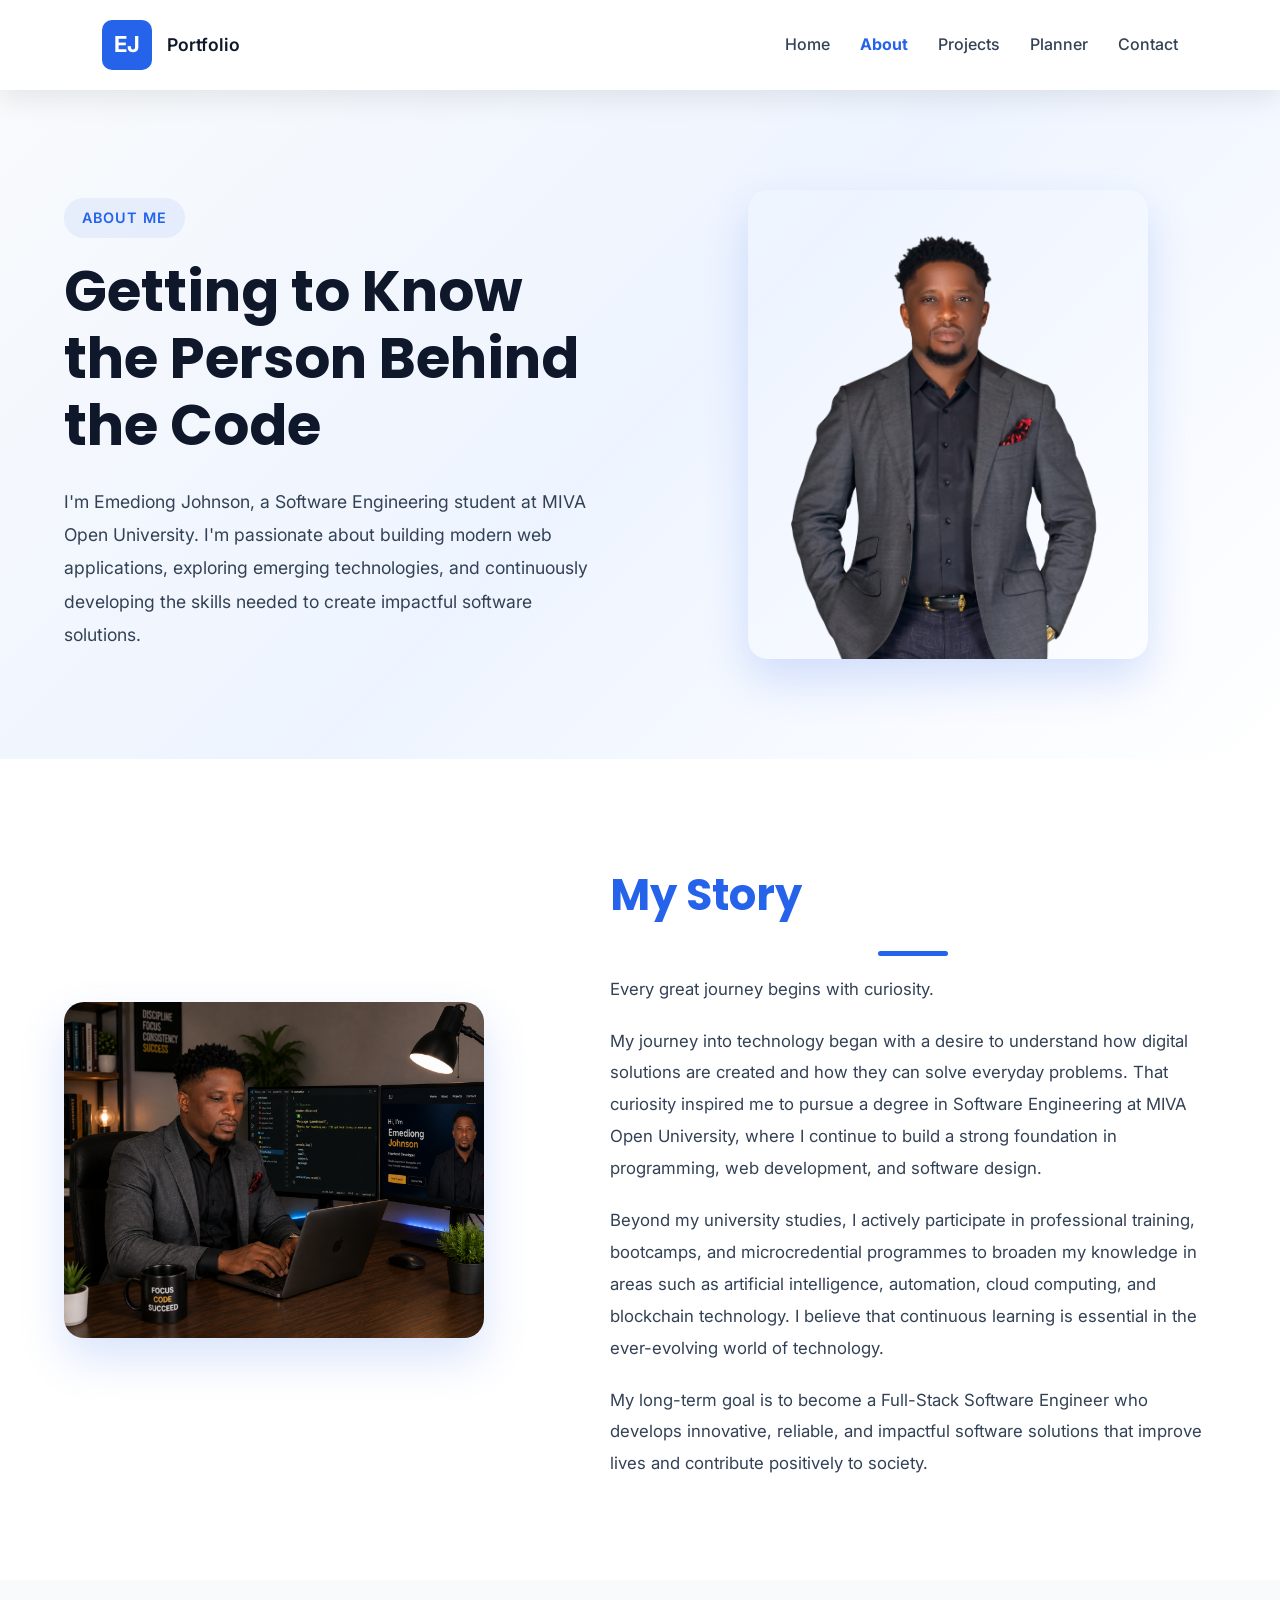
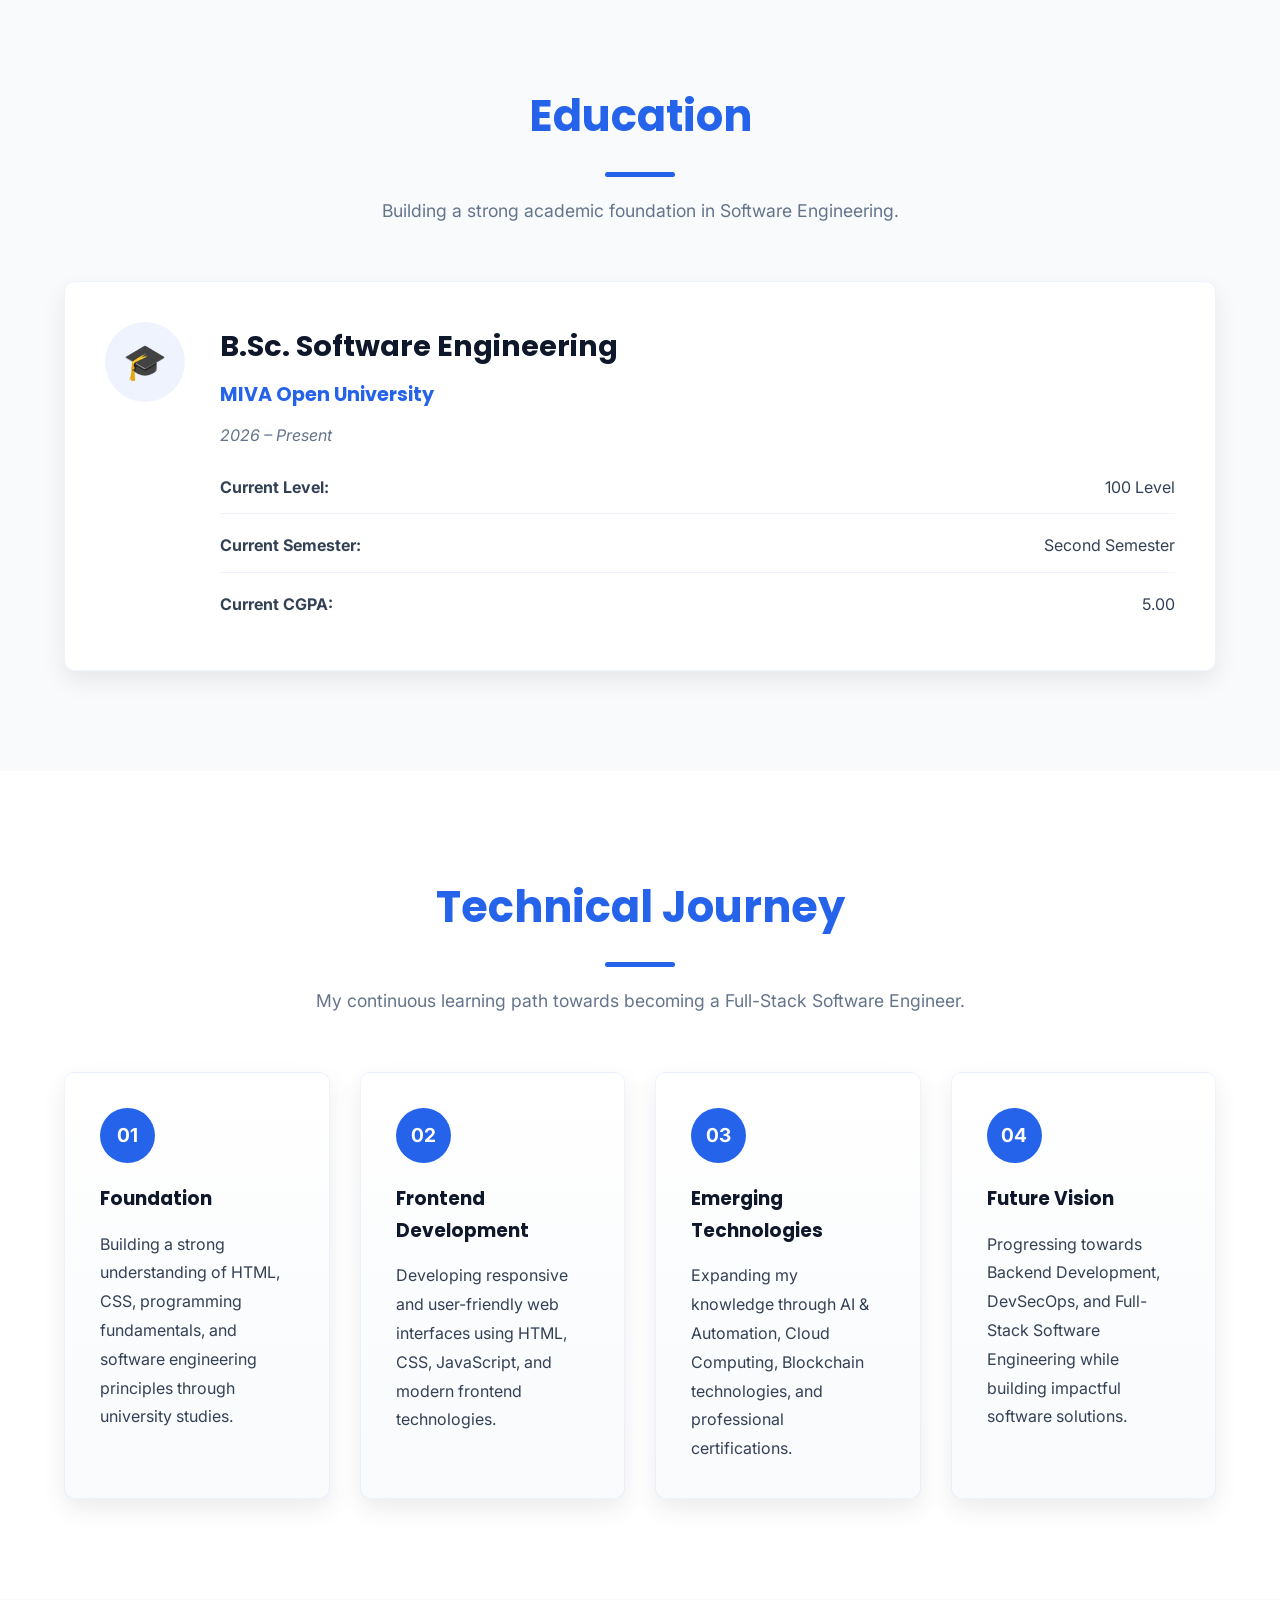
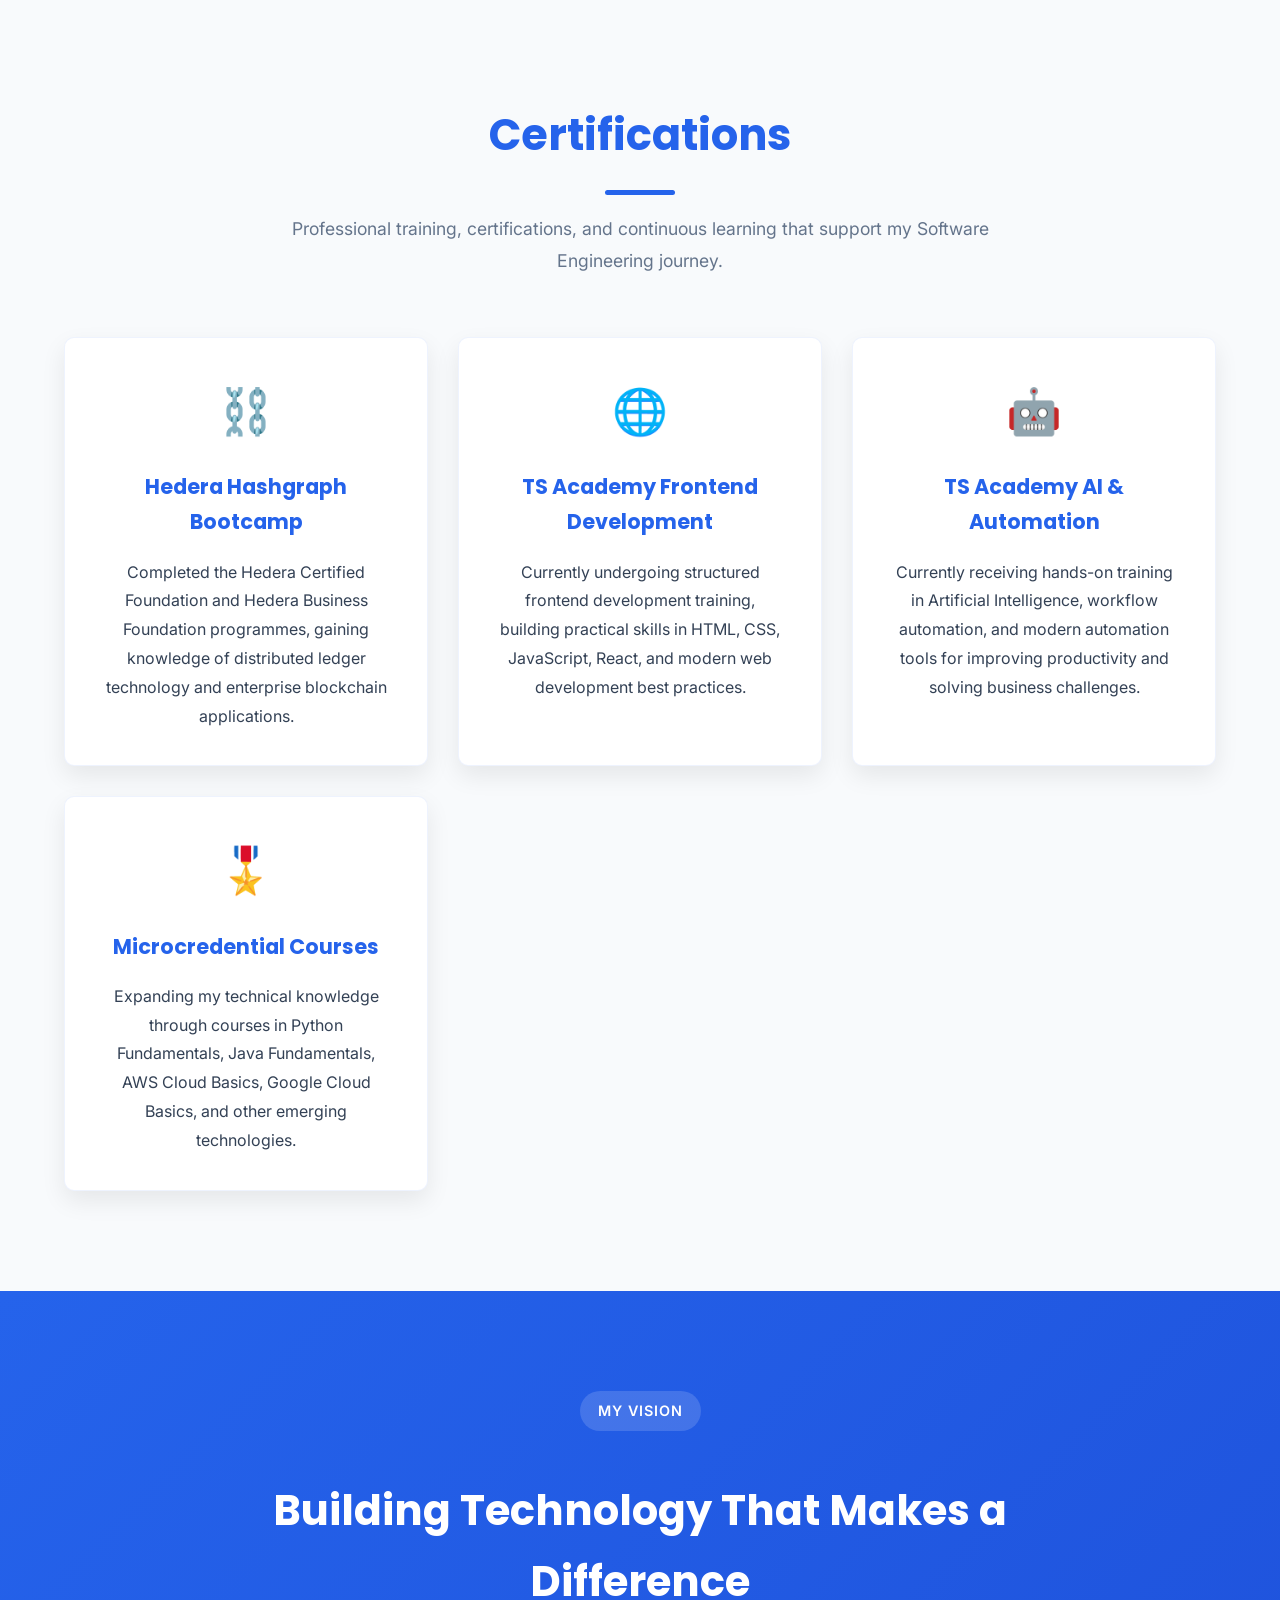
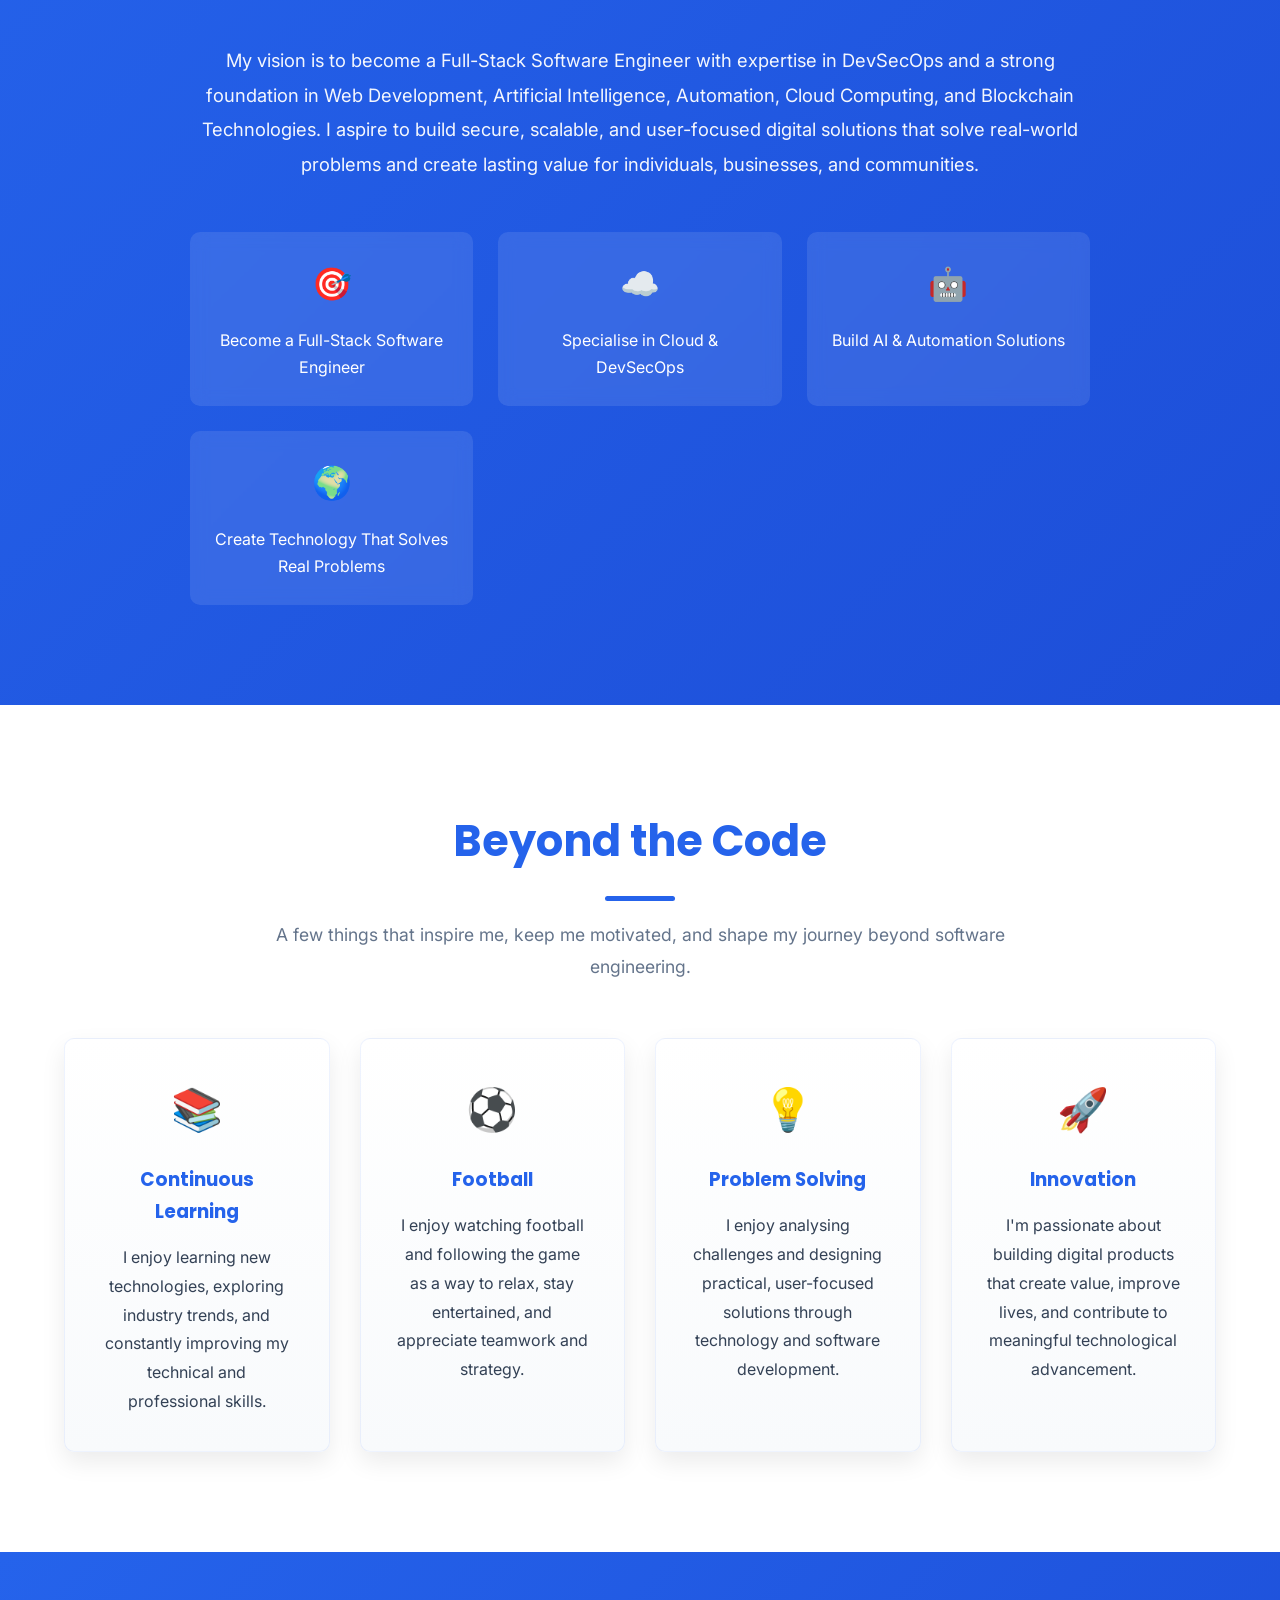
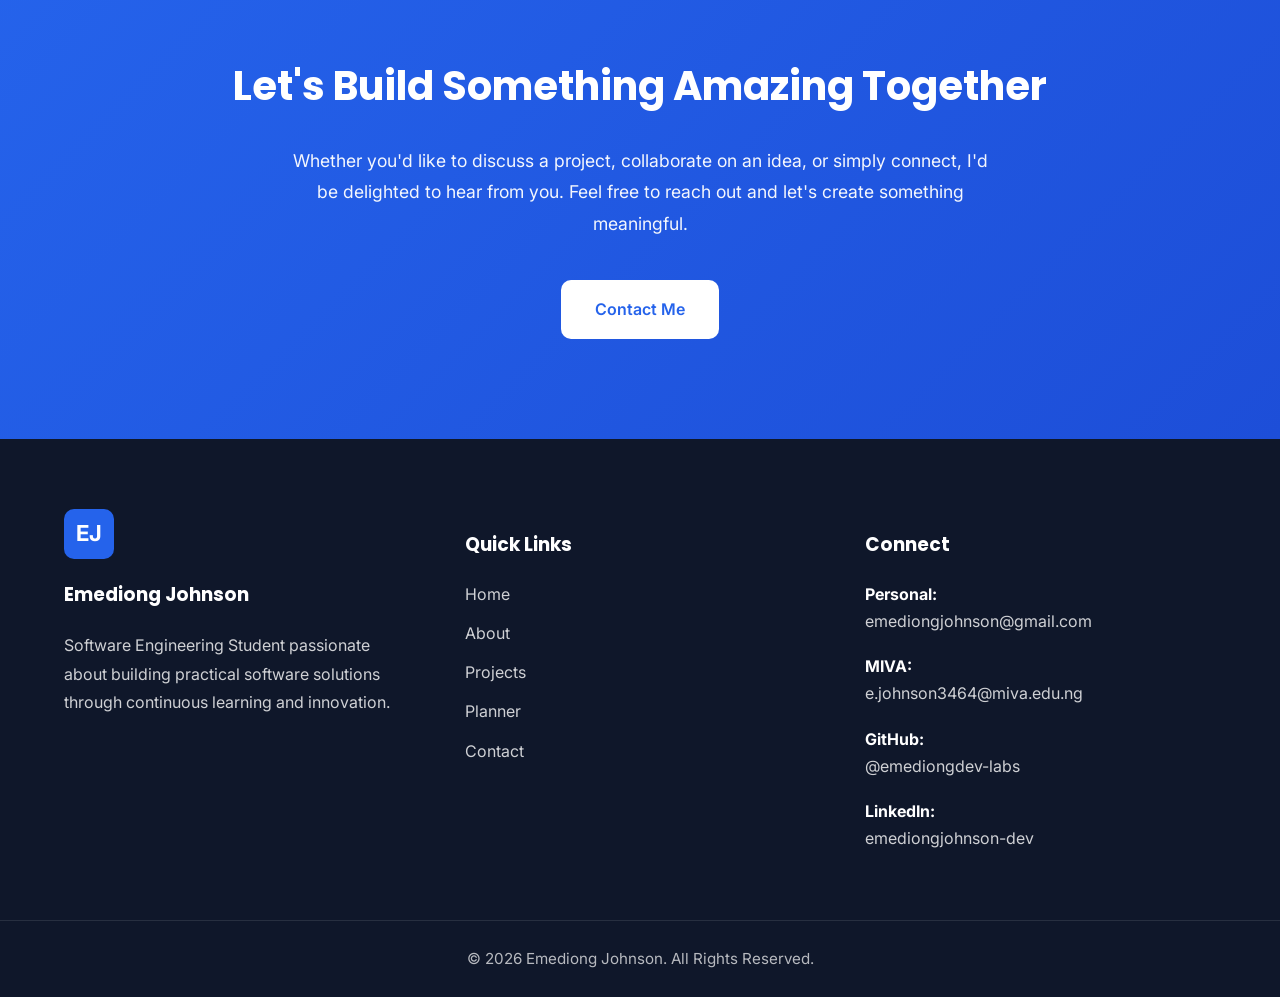
==== commit 7de05417: "update Nav links" ====
--- a/about.html
+++ b/about.html
@@ -17,7 +17,7 @@
   <header>
   <div class="logo">
     <span class="logo-box">EJ</span>
-    <p>Emediong Johnson | Portfolio</p>
+    <p>Portfolio</p>
   </div>
   
   <nav>
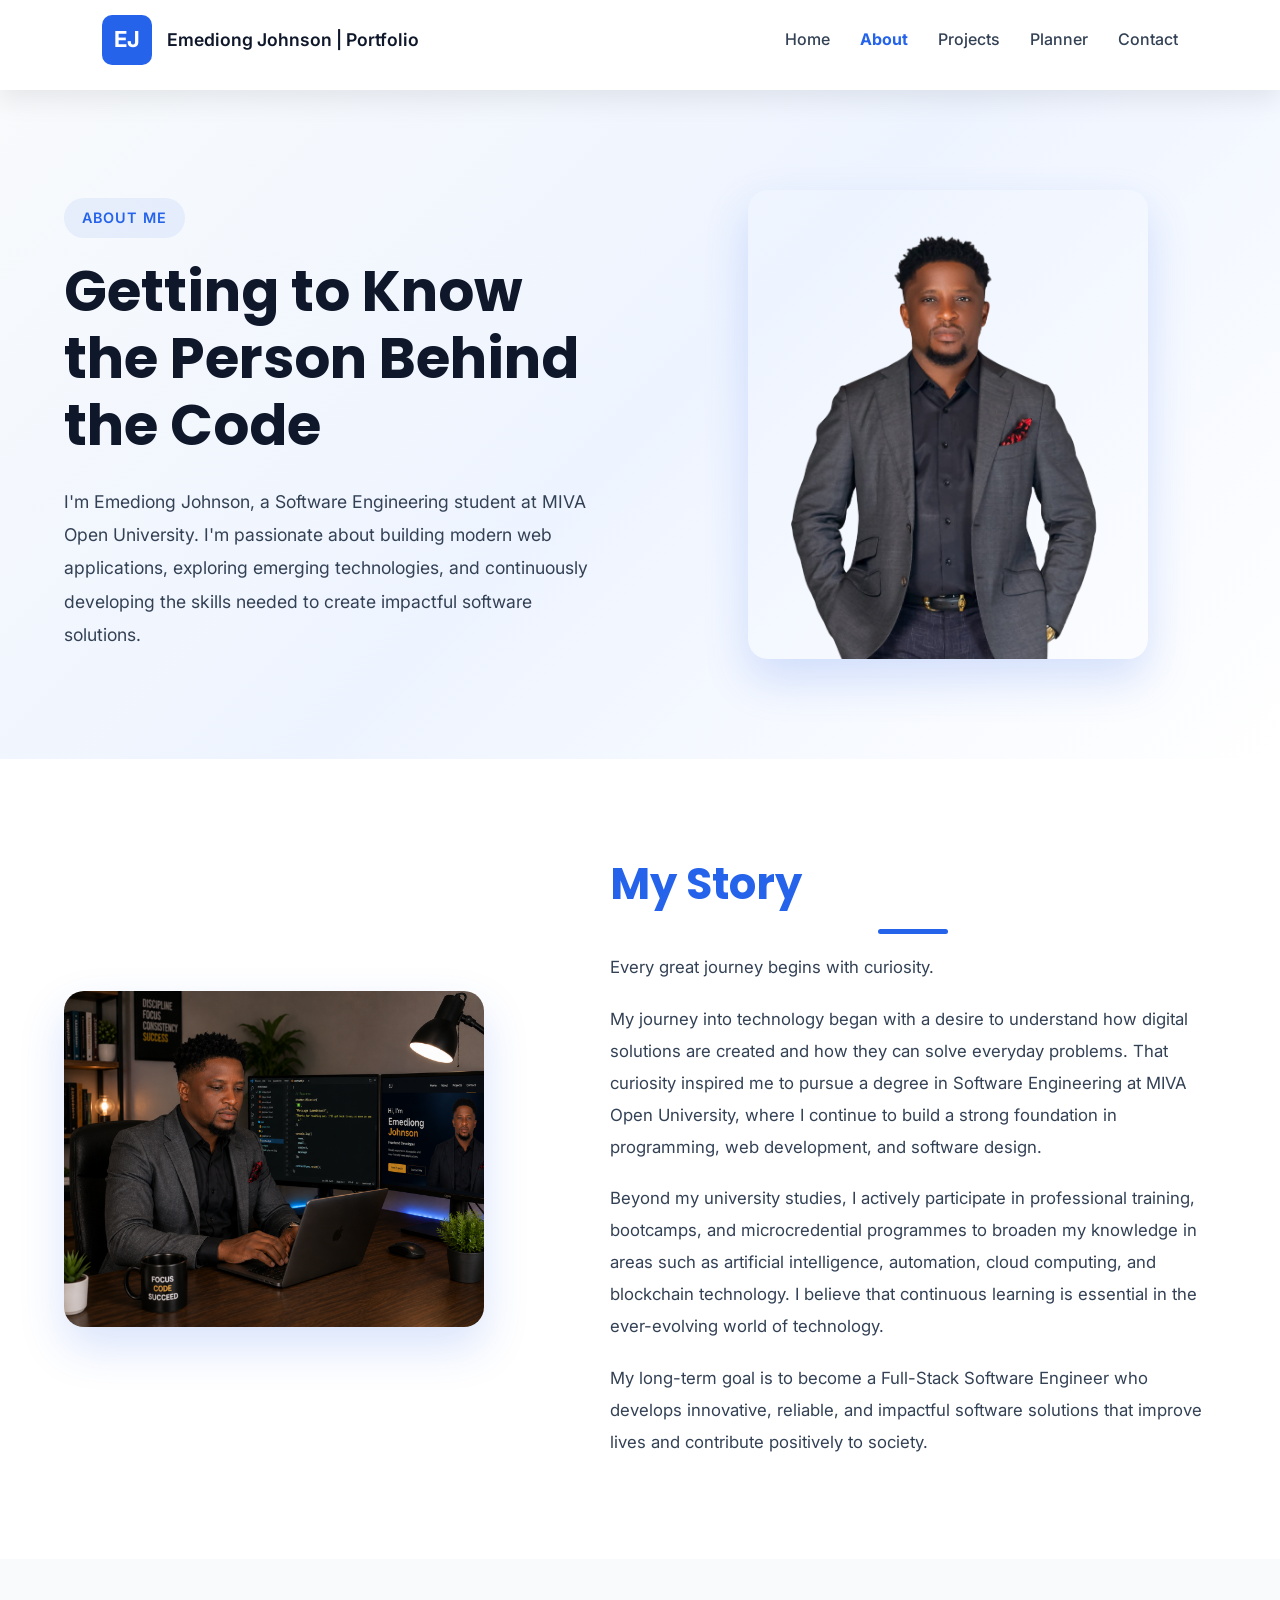
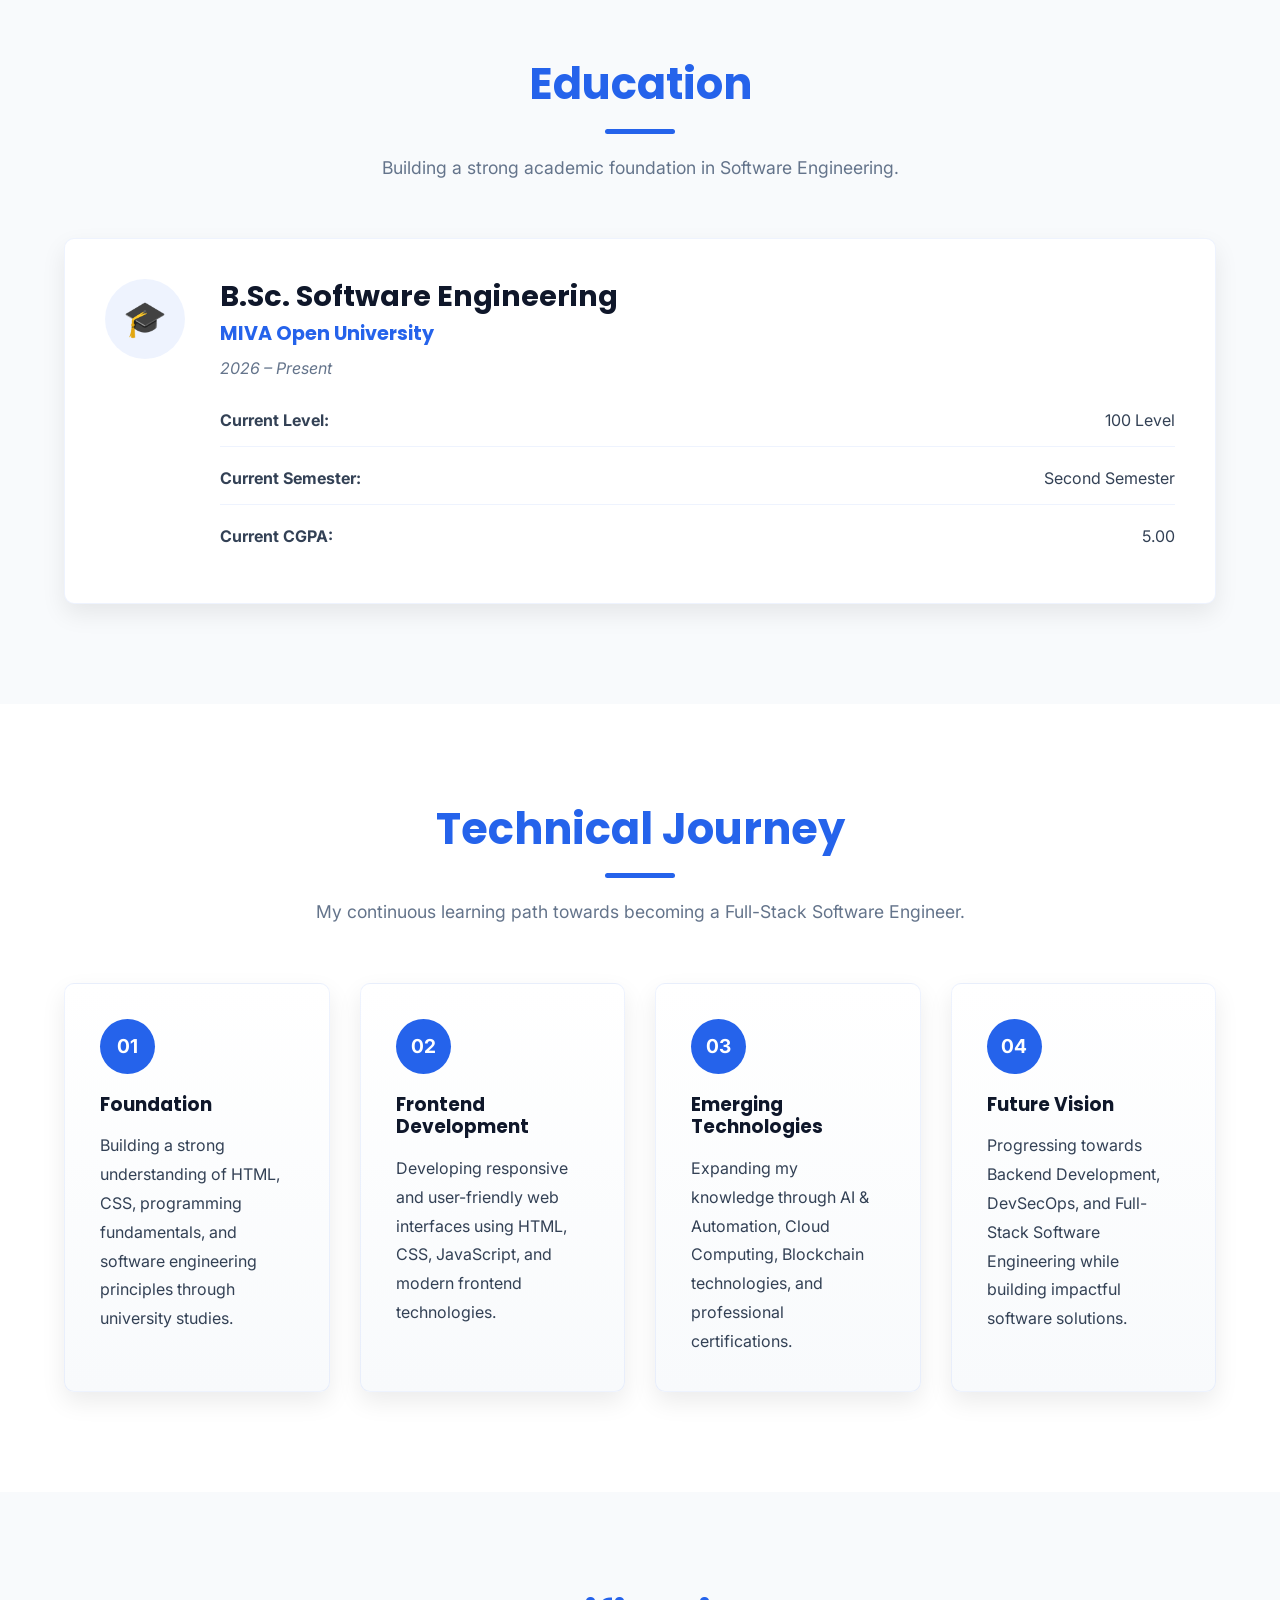
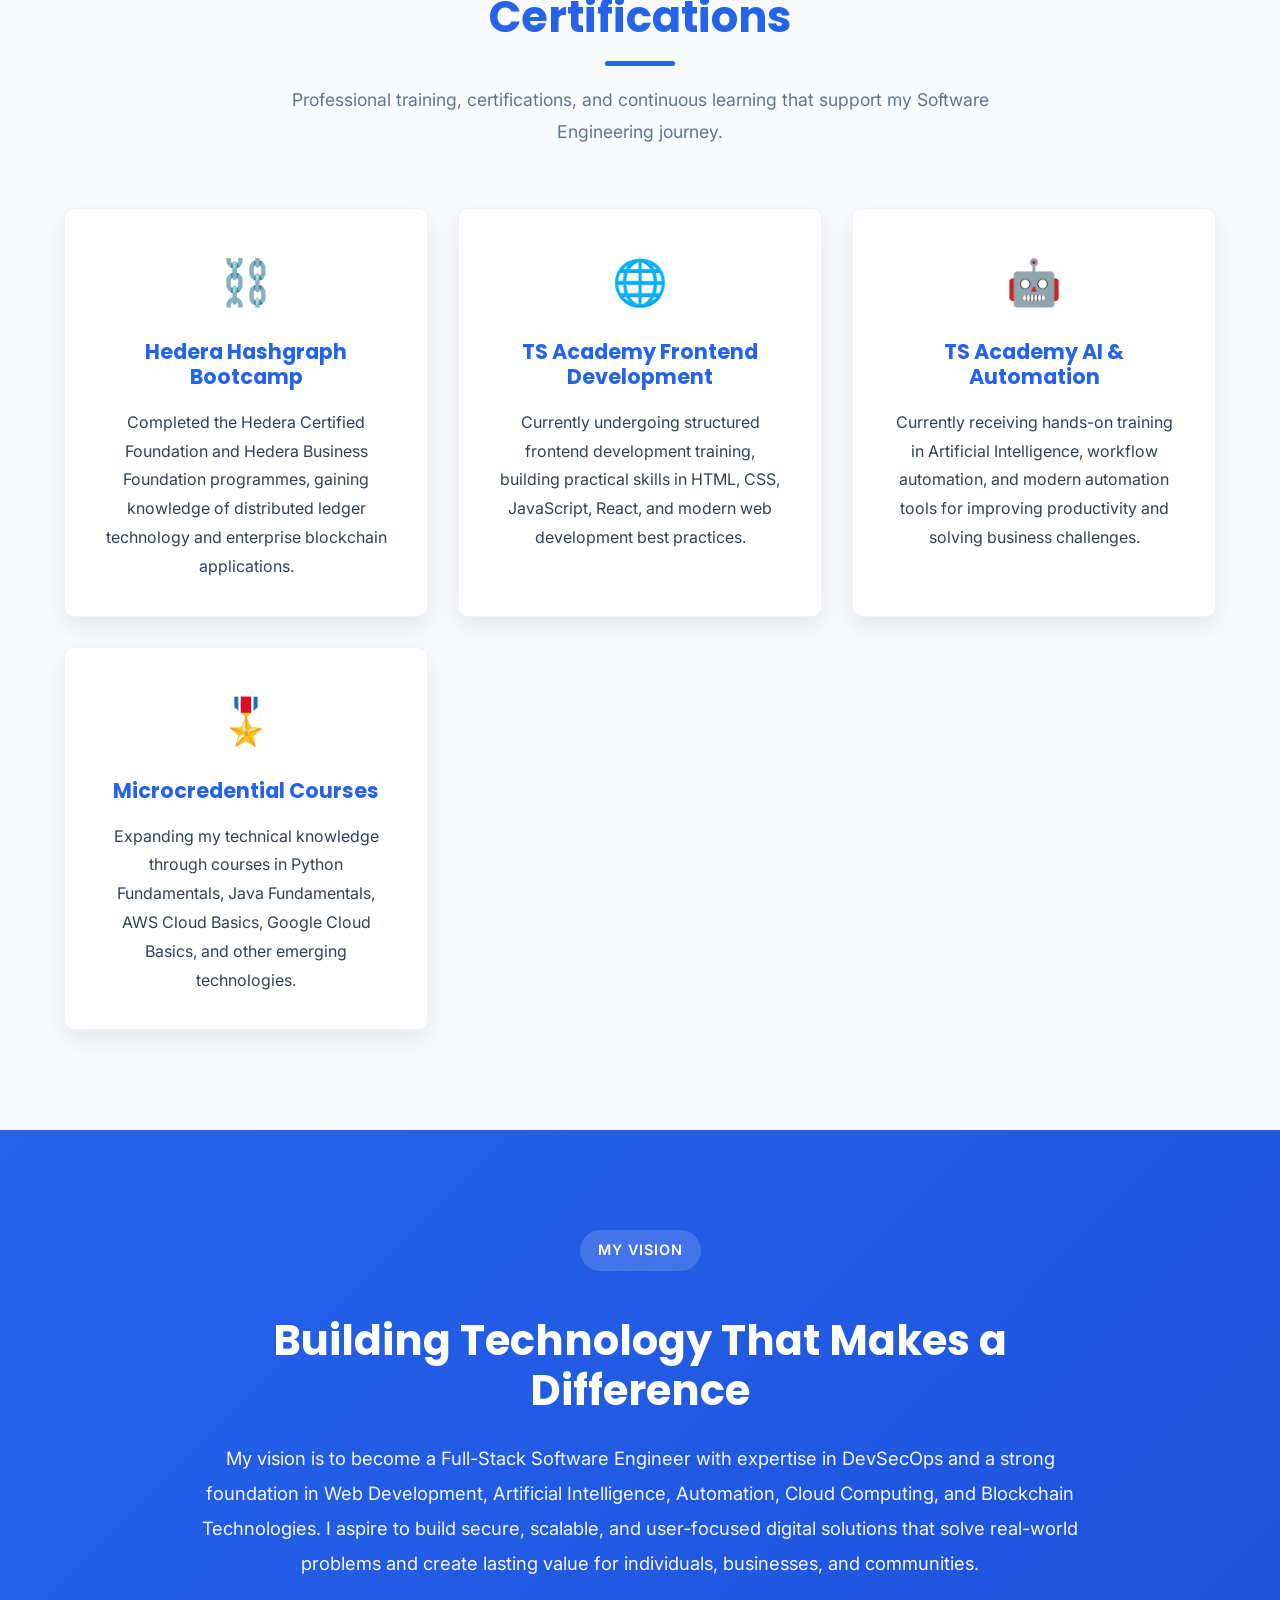
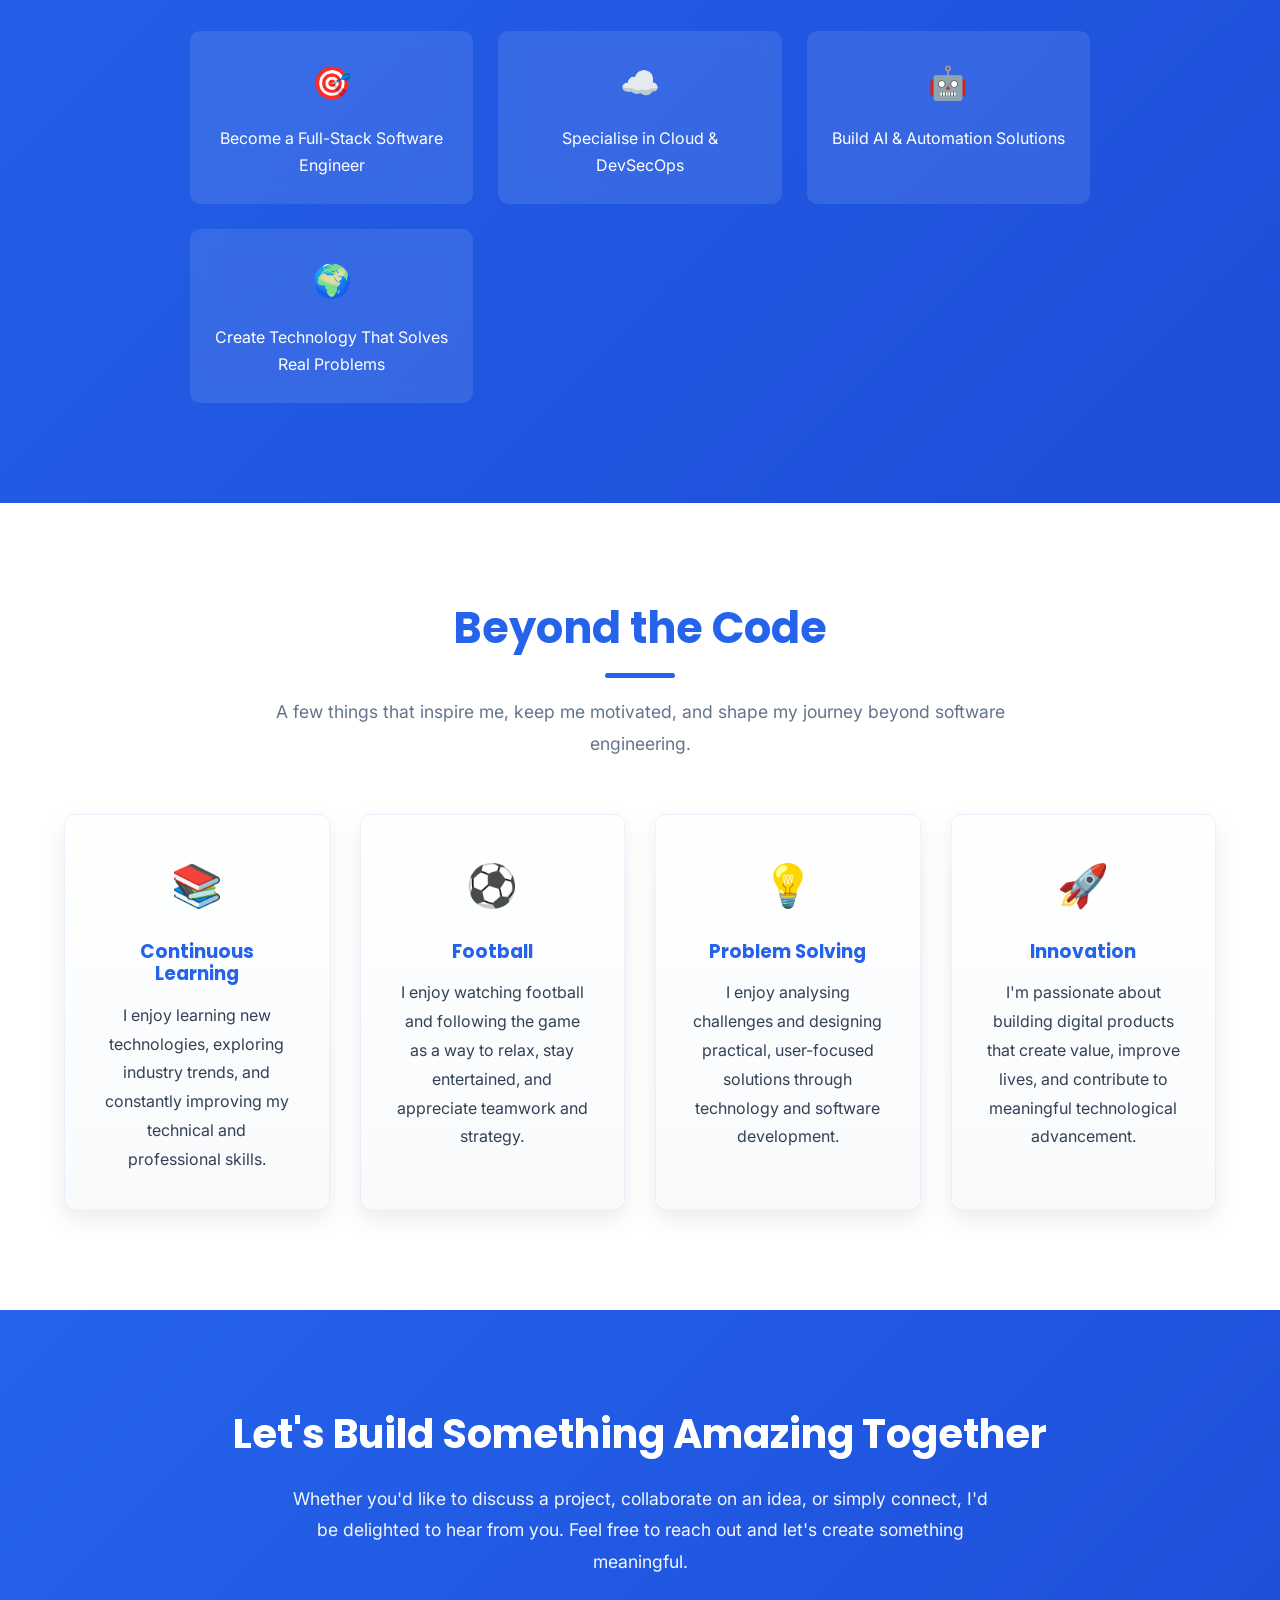
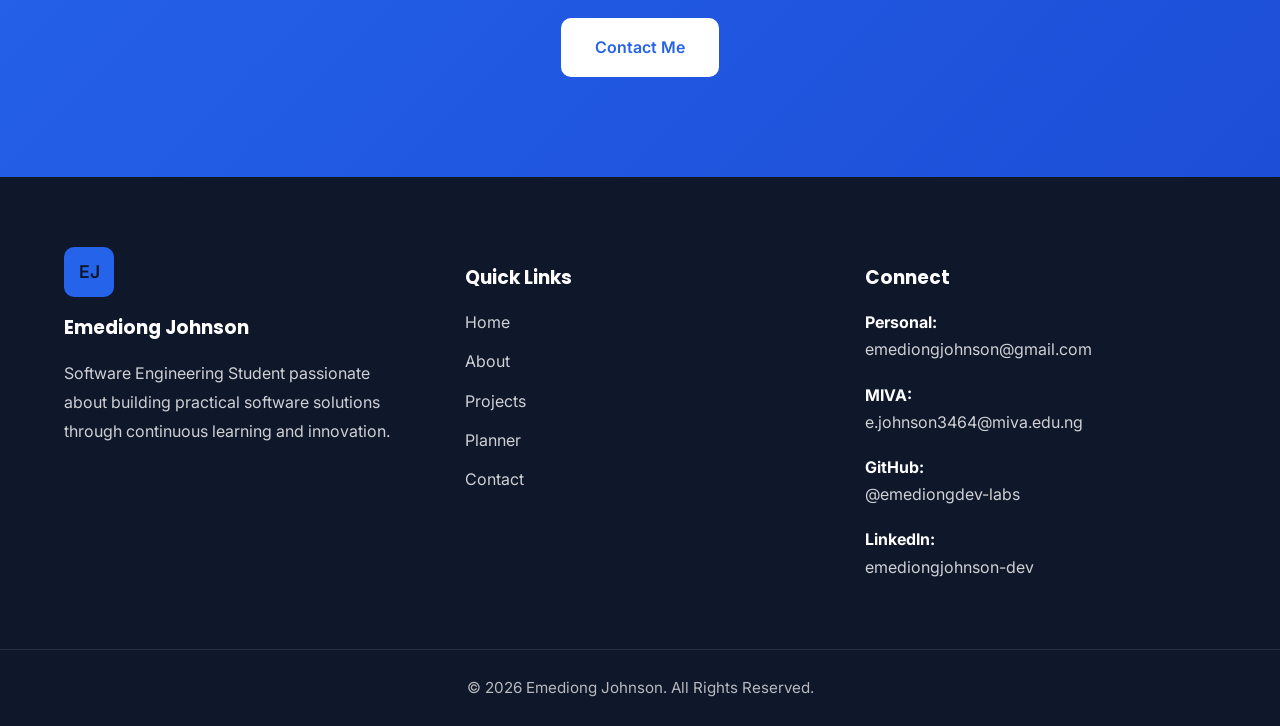
==== commit efe28a7f: "feat(nav): add responsive navigation menu with mobile support" ====
--- a/about.html
+++ b/about.html
@@ -15,21 +15,42 @@
 
 <body>
   <header>
-  <div class="logo">
-    <span class="logo-box">EJ</span>
-    <p>Portfolio</p>
-  </div>
-  
-  <nav>
-    <ul>
-      <li><a href="index.html">Home</a></li>
-      <li><a href="about.html" class="active">About</a></li>
-      <li><a href="projects.html">Projects</a></li>
-      <li><a href="planner.html">Planner</a></li>
-      <li><a href="contact.html">Contact</a></li>
+      <nav class="navbar">
+    
+    <a href="index.html" class="logo">
+    
+        <div class="logo-box">EJ</div>
+        
+        <span>Emediong Johnson | Portfolio</span>
+        
+    </a>
+    
+    <button class="menu-toggle" id="menu-toggle" aria-label="Toggle Navigation">
+    
+        <span></span>
+        <span></span>
+        <span></span>
+        
+    </button>
+    
+    <ul class="nav-links" id="nav-links">
+        
+        <li><a href="index.html">Home</a></li>
+        
+        <li><a href="about.html" class="active">About</a></li>
+        
+        <li><a href="projects.html">Projects</a></li>
+        
+        <li><a href="planner.html">Planner</a></li>
+        
+        <li><a href="contact.html">Contact</a></li>
+        
     </ul>
-  </nav>
-</header>
+    
+</nav>
+
+  
+  </header>
 <main>
   
   <!-- About Hero -->
@@ -555,4 +576,5 @@
   
 </body>
 
+<script src="js/navigation.js"></script>
 </html>
--- a/css/style.css
+++ b/css/style.css
@@ -1,68 +1,114 @@
-
-
-/* CSS VARIABLES */
+/* Theme Variables */
 
 :root {
-  
-  /* Brand Colours */
-  --primary-color: #0F172A;
-  --secondary-color: #2563EB;
-  --accent-color: #38BDF8;
-  
-  /* Neutral Colours */
-  --background-color: #F8FAFC;
-  --surface-color: #FFFFFF;
-  --text-color: #334155;
-  --light-text: #64748B;
-  
-  /* Status Colours */
-  --success-color: #22C55E;
-  
-  /* Typography */
-  --heading-font: "Poppins", sans-serif;
-  --body-font: "Inter", sans-serif;
-  
-  /* Shadows */
-  --shadow-sm: 0 5px 15px rgba(0, 0, 0, .06);
-  --shadow-md: 0 10px 25px rgba(0, 0, 0, .08);
-  --shadow-lg: 0 20px 45px rgba(37, 99, 235, .18);
-  
-  /* Border Radius */
-  --border-radius: 10px;
-  
-  /* Spacing */
-  --section-padding: 100px;
-  
-  /* Animation */
-  --transition: .3s ease;
-  
-}
-
-
-/* ==================================================
-   RESET
-   ================================================== */
+    
+    /* Brand Colours */
+    --primary-color: #0F172A;
+    --secondary-color: #2563EB;
+    --accent-color: #38BDF8;
+    
+    /* Neutral Colours */
+    --background-color: #F8FAFC;
+    --surface-color: #FFFFFF;
+    --text-color: #334155;
+    --light-text: #64748B;
+    
+    /* Status Colours */
+    --success-color: #22C55E;
+    
+    /* Typography */
+    --heading-font: "Poppins", sans-serif;
+    --body-font: "Inter", sans-serif;
+    
+    /* Shadows */
+    --shadow-sm: 0 5px 15px rgba(0, 0, 0, .06);
+    --shadow-md: 0 10px 25px rgba(0, 0, 0, .08);
+    --shadow-lg: 0 20px 45px rgba(37, 99, 235, .18);
+    
+    /* Border Radius */
+    --border-radius: 10px;
+    
+    /* Layout */
+    --section-padding: 100px;
+    
+    /* Animation */
+    --transition: .3s ease;
+    
+}
+
+
+/* CSS Reset */
 
 * {
-  margin: 0;
-  padding: 0;
-  box-sizing: border-box;
-}
-
-
-/* ==================================================
-   GLOBAL STYLES
-   ================================================== */
+    
+    margin: 0;
+    padding: 0;
+    box-sizing: border-box;
+    
+}
 
 html {
-  scroll-behavior: smooth;
+    
+    scroll-behavior: smooth;
+    
 }
 
 body {
-  font-family: var(--body-font);
-  background: var(--background-color);
-  color: var(--text-color);
-  line-height: 1.7;
+    
+    min-height: 100vh;
+    
+    text-rendering: optimizeLegibility;
+    
+    -webkit-font-smoothing: antialiased;
+    
+}
+
+img,
+picture {
+    
+    display: block;
+    
+    max-width: 100%;
+    
+}
+
+input,
+button,
+textarea,
+select {
+    
+    font: inherit;
+    
+}
+
+a {
+    
+    text-decoration: none;
+    
+    color: inherit;
+    
+}
+
+ul,
+ol {
+    
+    list-style: none;
+    
+}
+
+
+/* Base Styles */
+
+body {
+    
+    font-family: var(--body-font);
+    
+    background: var(--background-color);
+    
+    color: var(--text-color);
+    
+    line-height: 1.7;
+    
 }
 
 h1,
@@ -71,41 +117,33 @@
 h4,
 h5,
 h6 {
-  font-family: var(--heading-font);
-}
-
-img {
-  max-width: 100%;
-  display: block;
-}
-
-a {
-  text-decoration: none;
-  color: inherit;
-}
-
-ul {
-  list-style: none;
+    
+    font-family: var(--heading-font);
+    
+    line-height: 1.2;
+    
 }
 
 section {
-  padding: var(--section-padding) 0;
-}
-
-
-/* ==================================================
-   REUSABLE COMPONENTS
-   ================================================== */
+    
+    padding: var(--section-padding) 0;
+    
+}
+
+
+/* Shared Components */
 
 /* Container */
 
 .container {
-  width: min(1200px, 90%);
-  margin: 0 auto;
-}
-
-
-/* Section Titles */
+    
+    width: min(1200px, 90%);
+    margin: 0 auto;
+    
+}
+
+
+/* Section Heading */
 
 .section-title {
     
@@ -157,153 +195,327 @@
 
 .section-title.left,
 .section-subtitle.left {
-  text-align: left;
+    
+    text-align: left;
+    
 }
 
 
 /* Buttons */
 
 .btn {
-  display: inline-block;
-  padding: 16px 34px;
-  border-radius: var(--border-radius);
-  font-weight: 600;
-  
-  transition:
-    transform .35s ease,
-    box-shadow .35s ease,
-    background .35s ease,
-    color .35s ease;
+    
+    display: inline-block;
+    
+    padding: 16px 34px;
+    
+    border-radius: var(--border-radius);
+    
+    font-weight: 600;
+    
+    transition:
+        transform .35s ease,
+        box-shadow .35s ease,
+        background .35s ease,
+        color .35s ease;
+    
 }
 
 .btn-primary {
-  background: var(--secondary-color);
-  color: white;
+    
+    background: var(--secondary-color);
+    
+    color: #fff;
+    
 }
 
 .btn-primary:hover {
-  background: #1D4ED8;
-  transform: translateY(-5px);
-  box-shadow: var(--shadow-lg);
+    
+    background: #1D4ED8;
+    
+    transform: translateY(-5px);
+    
+    box-shadow: var(--shadow-lg);
+    
 }
 
 .btn-outline {
-  border: 2px solid var(--secondary-color);
-  color: var(--secondary-color);
+    
+    border: 2px solid var(--secondary-color);
+    
+    color: var(--secondary-color);
+    
 }
 
 .btn-outline:hover {
-  background: var(--secondary-color);
-  color: white;
+    
+    background: var(--secondary-color);
+    
+    color: #fff;
+    
 }
 
 
 /* Card Icons */
 
 .card-icon {
-  font-size: 2rem;
-  margin-bottom: 15px;
-}
-
-
-/* ==================================================
-   HEADER
-   ================================================== */
+    
+    font-size: 2rem;
+    
+    margin-bottom: 15px;
+    
+}
+
+/* Header & Navigation */
 
 header {
-  background: var(--surface-color);
-  
-  height: 90px;
-  
-  padding: 15px 8%;
-  
-  display: flex;
-  justify-content: space-between;
-  align-items: center;
-  
-  position: sticky;
-  top: 0;
-  z-index: 1000;
-  
-  box-shadow: var(--shadow-md);
+    
+    background: var(--surface-color);
+    
+    height: 90px;
+    
+    padding: 15px 8%;
+    
+    position: sticky;
+    
+    top: 0;
+    
+    z-index: 1000;
+    
+    box-shadow: var(--shadow-md);
+    
+}
+
+
+/* Navigation Bar */
+
+.navbar {
+    
+    width: 100%;
+    
+    display: flex;
+    
+    justify-content: space-between;
+    
+    align-items: center;
+    
 }
 
 
 /* Logo */
 
 .logo {
-  display: flex;
-  align-items: center;
-  gap: 15px;
+    
+    display: flex;
+    
+    align-items: center;
+    
+    gap: 15px;
+    
 }
 
 .logo-box {
-  
-  width: 50px;
-  height: 50px;
-  
-  background: var(--secondary-color);
-  color: white;
-  
-  border-radius: var(--border-radius);
-  
-  display: flex;
-  justify-content: center;
-  align-items: center;
-  
-  font-size: 22px;
-  font-weight: bold;
-  
-  transition:
-    transform .35s ease,
-    box-shadow .35s ease;
+    
+    width: 50px;
+    
+    height: 50px;
+    
+    display: flex;
+    
+    justify-content: center;
+    
+    align-items: center;
+    
+    background: var(--secondary-color);
+    
+    color: #fff;
+    
+    border-radius: var(--border-radius);
+    
+    font-size: 22px;
+    
+    font-weight: 700;
+    
+    transition:
+        transform .35s ease,
+        box-shadow .35s ease;
+    
 }
 
 .logo-box:hover {
-  
-  transform: rotate(-8deg) scale(1.08);
-  
-  box-shadow: var(--shadow-lg);
-  
-}
-
-.logo p {
-  
-  font-size: 1.1rem;
-  font-weight: 600;
-  color: var(--primary-color);
-  
-}
-
-
-/* Navigation */
-
-nav ul {
-  
-  display: flex;
-  gap: 30px;
-  
-}
-
-nav a {
-  
-  color: var(--text-color);
-  font-weight: 500;
-  transition: color var(--transition);
-  
-}
-
-nav a:hover,
-nav a.active {
-  
-  color: var(--secondary-color);
-  
-}
-
-nav a.active {
-  
-  font-weight: 700;
-  
+    
+    transform: rotate(-8deg) scale(1.08);
+    
+    box-shadow: var(--shadow-lg);
+    
+}
+
+.logo span {
+    
+    font-size: 1.1rem;
+    
+    font-weight: 600;
+    
+    color: var(--primary-color);
+    
+}
+
+
+/* Navigation Links */
+
+.nav-links {
+    
+    display: flex;
+    
+    gap: 30px;
+    
+}
+
+.nav-links a {
+    
+    color: var(--text-color);
+    
+    font-weight: 500;
+    
+    transition: color var(--transition);
+    
+    transition: .3s ease;
+
+    display: block;
+    
+    padding: 10px 0;
+    
+}
+
+.nav-links a:hover {
+    
+    color: var(--secondary-color);
+    
+    transform: translateY(-2px);
+    
+}
+
+.nav-links a:hover,
+.nav-links a.active {
+    
+    color: var(--secondary-color);
+    
+}
+
+.nav-links a.active {
+    
+    font-weight: 700;
+    
+}
+
+
+/* Mobile Menu Button */
+
+.menu-toggle {
+    
+    display: none;
+    
+    width: 48px;
+    
+    height: 48px;
+    
+    padding: 0;
+    
+    border: none;
+    
+    background: transparent;
+    
+    cursor: pointer;
+    
+    justify-content: center;
+    
+    align-items: center;
+    
+    flex-direction: column;
+    
+    gap: 6px;
+    
+}
+
+.menu-toggle span {
+    
+    width: 26px;
+    
+    height: 3px;
+    
+    background: var(--primary-color);
+    
+    border-radius: 100px;
+    
+    transition: .35s ease;
+    
+}
+
+
+/* Mobile Navigation */
+
+@media (max-width: 768px) {
+    
+    header {
+        
+        height: auto;
+        
+        padding: 18px 6%;
+        
+    }
+    
+    .navbar {
+        
+        flex-wrap: wrap;
+        
+        gap: 18px;
+        
+    }
+    
+    .menu-toggle {
+        
+        display: flex;
+        
+    }
+    
+    .nav-links {
+        
+        display: flex;
+        
+        flex-direction: column;
+        
+        align-items: center;
+        
+        width: 100%;
+        
+        gap: 20px;
+        
+        max-height: 0;
+        
+        overflow: hidden;
+        
+        opacity: 0;
+        
+        padding: 0;
+        
+        transition: all .35s ease;
+        
+    }
+    
+    .nav-links.show {
+        
+        max-height: 350px;
+        
+        opacity: 1;
+        
+        padding: 20px 0;
+        
+        margin-top: 15px;
+        
+        border-top: 1px solid #e5e7eb;
+        
+    }
+    
 }
 
 /* ==================================================
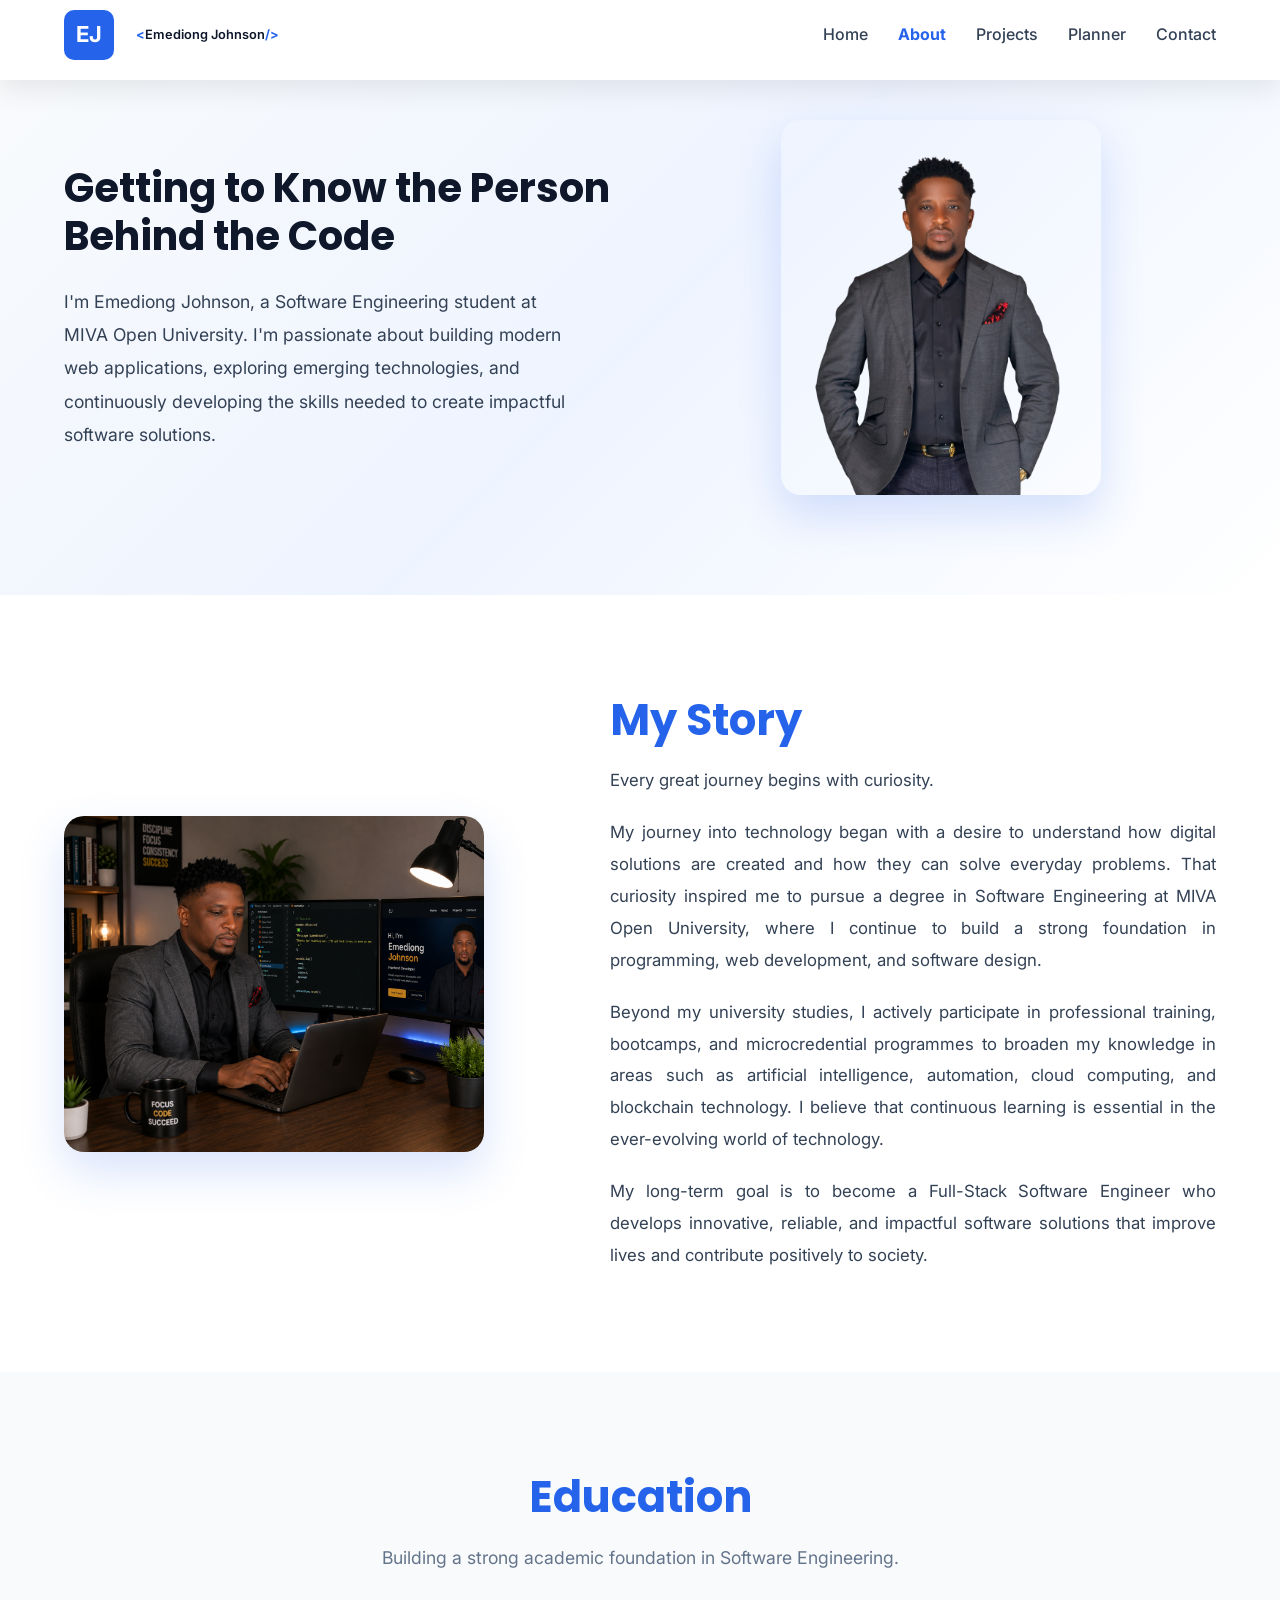
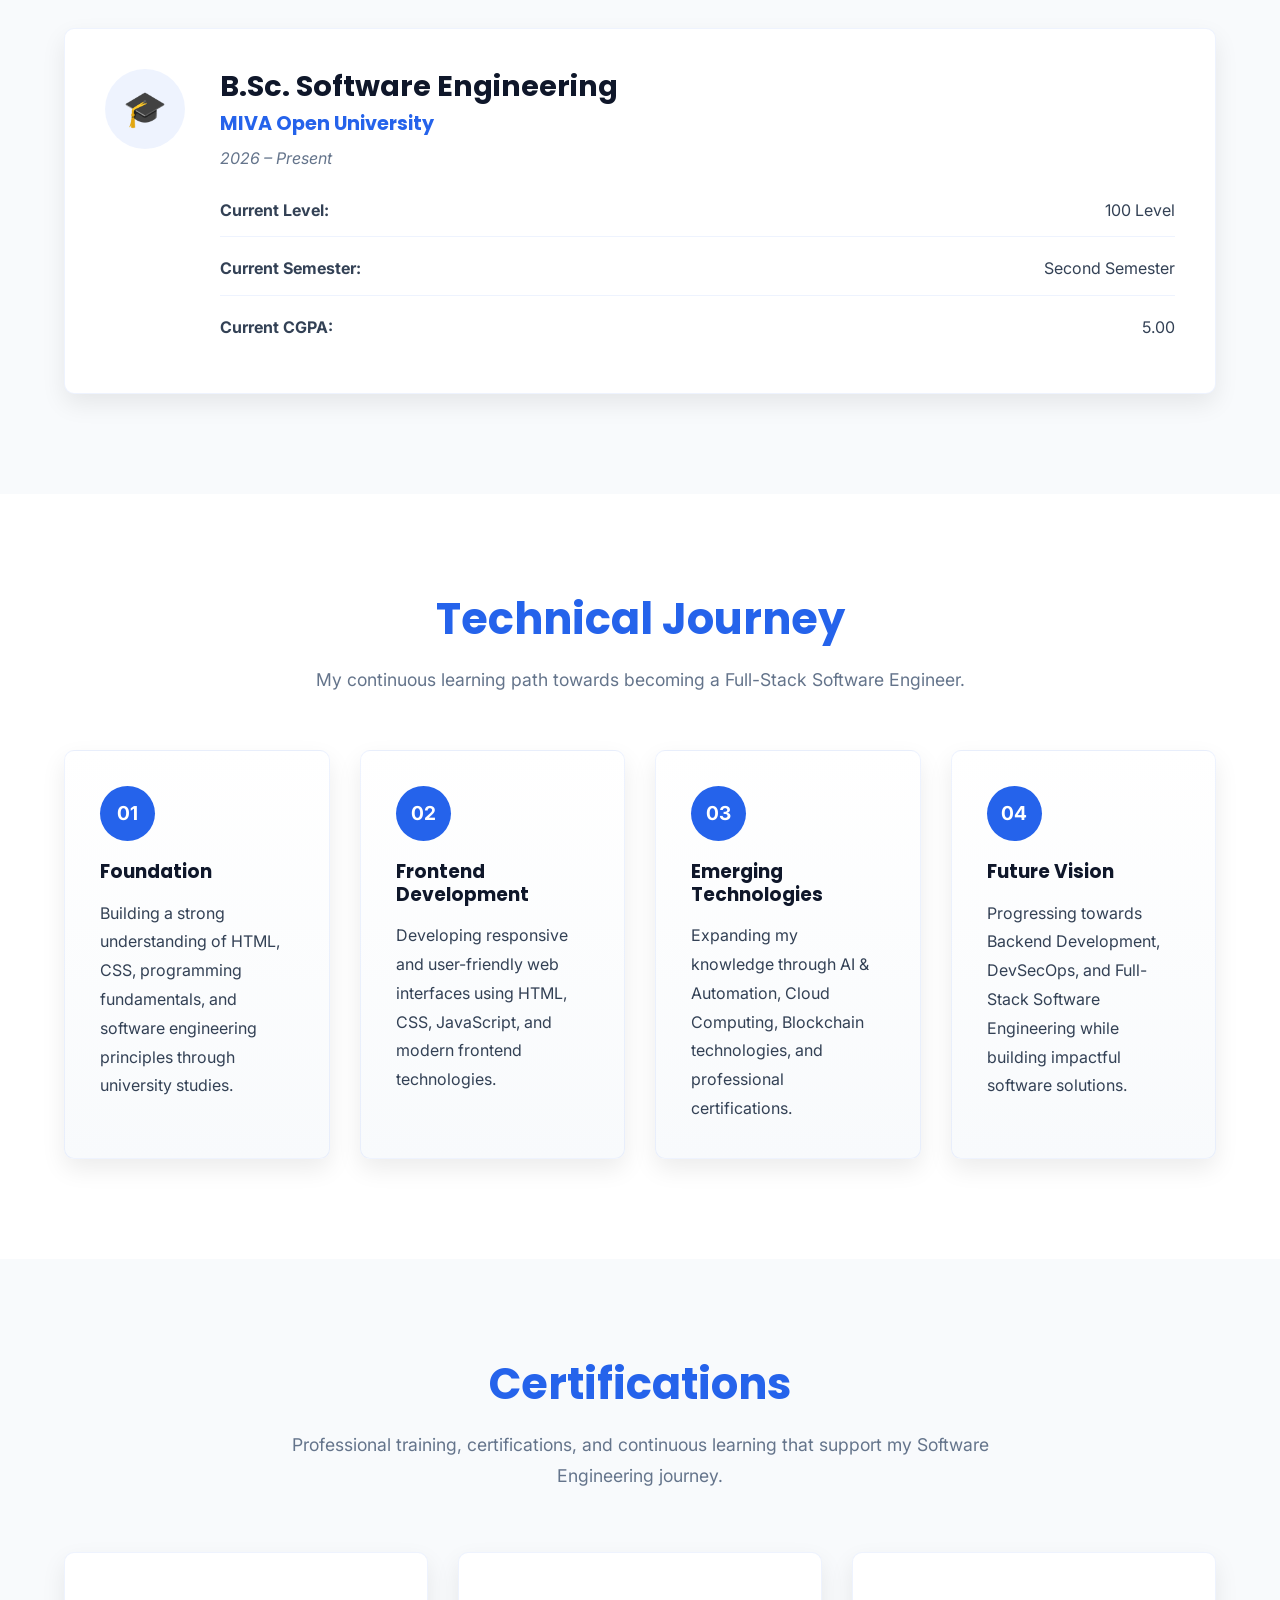
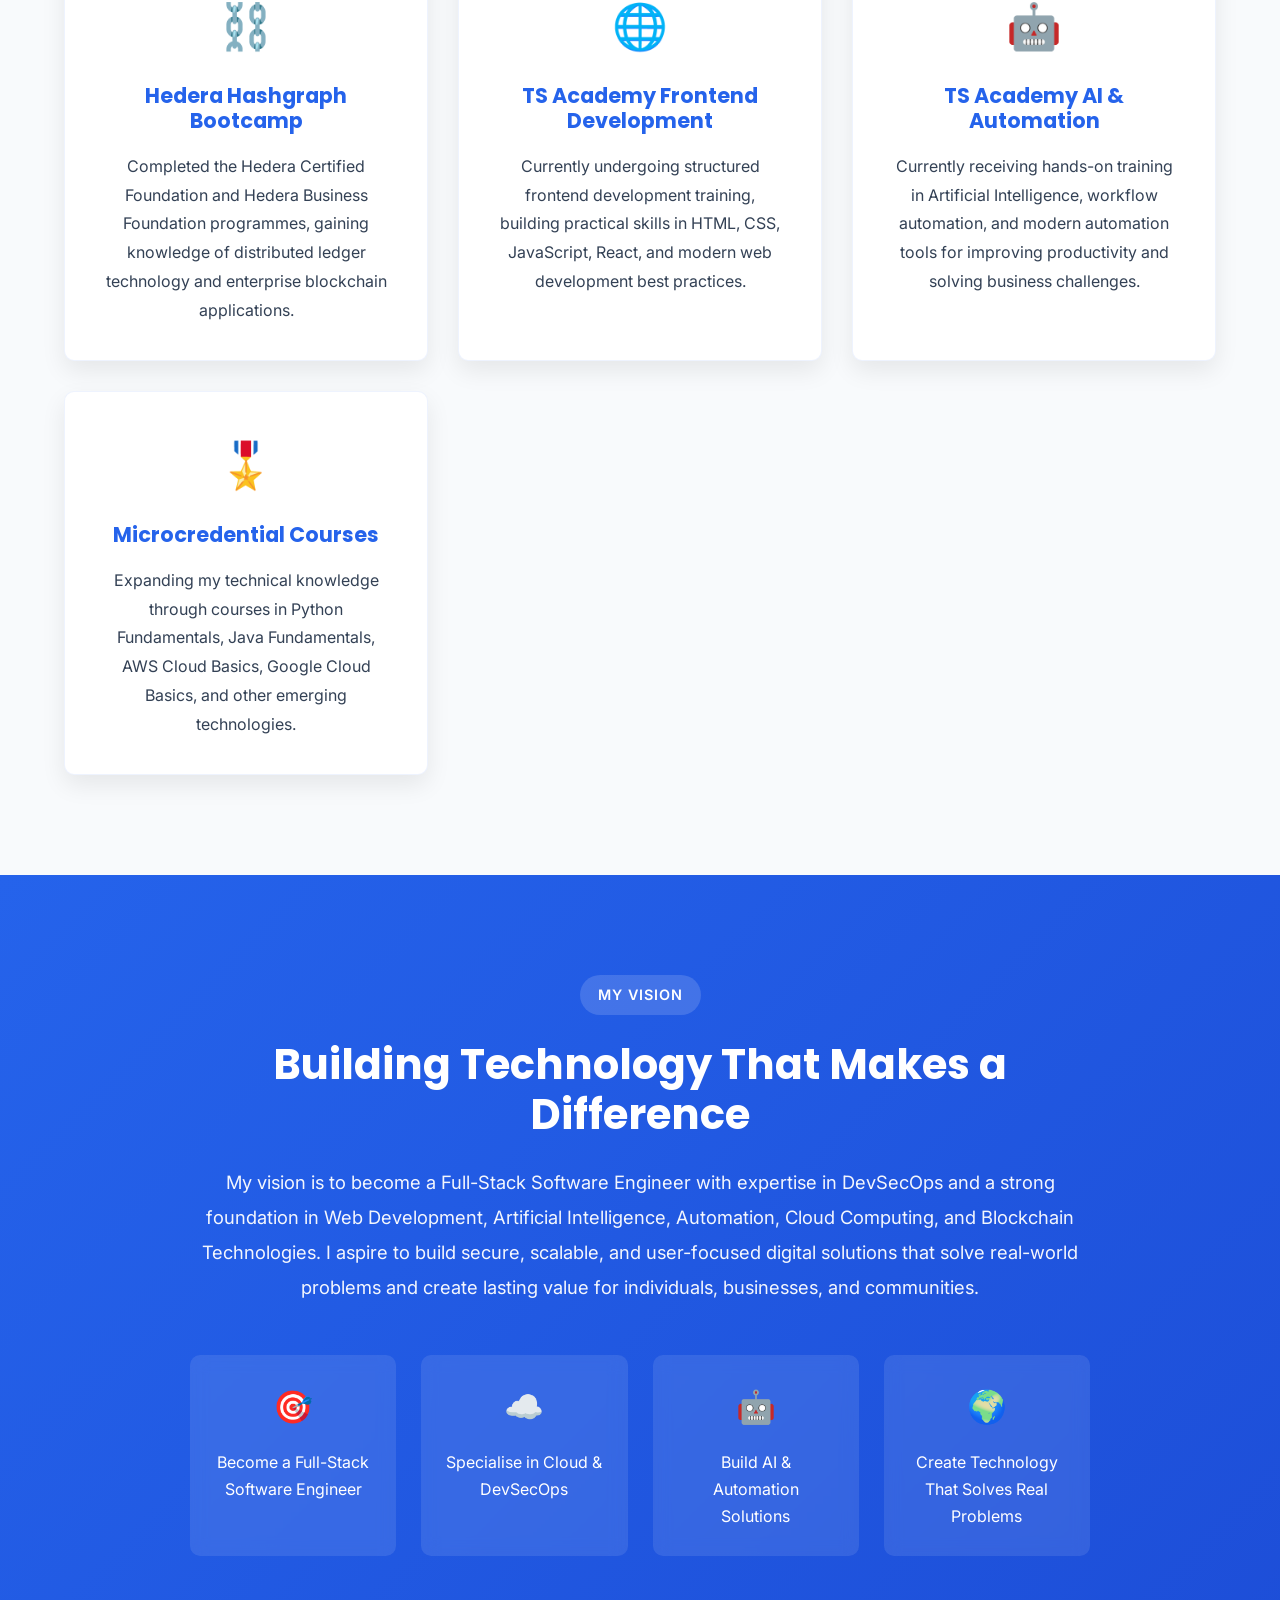
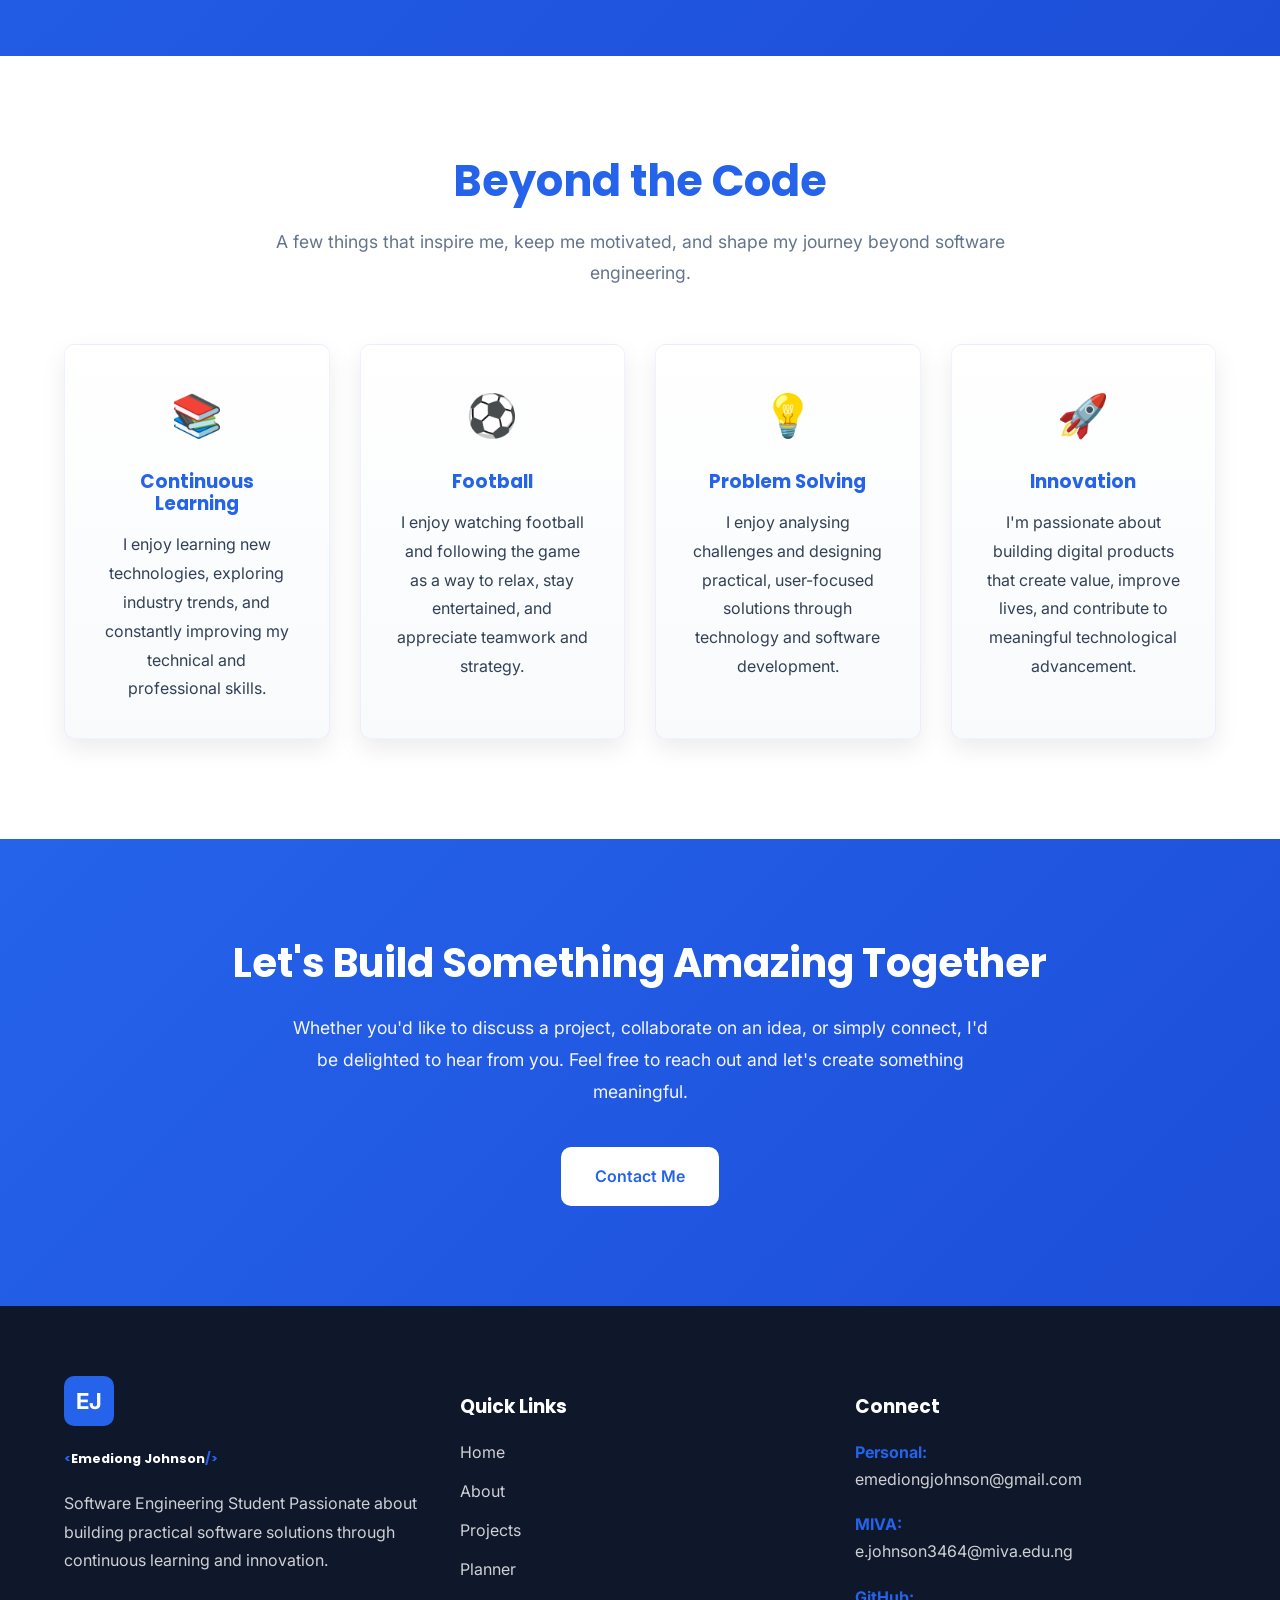
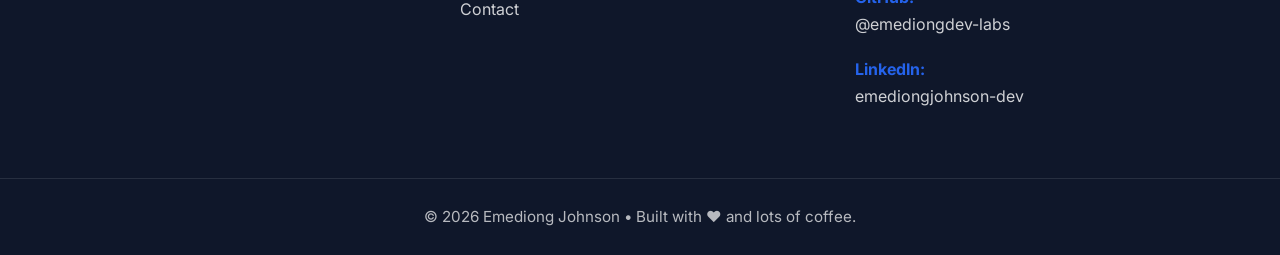
==== commit 978acd5e: "git add . git commit -m "Refine About page responsiveness and section layouts"" ====
--- a/about.html
+++ b/about.html
@@ -16,14 +16,13 @@
 <body>
   <header>
       <nav class="navbar">
-    
-    <a href="index.html" class="logo">
-    
-        <div class="logo-box">EJ</div>
-        
-        <span>Emediong Johnson | Portfolio</span>
-        
-    </a>
+        <a href="index.html" class="logo">
+            <div class="logo-box">EJ</div>
+    
+            <span class="logo-text">
+            <span class="logo-symbol">&lt;</span>Emediong Johnson<span class="logo-symbol">/&gt;</span>
+            </span>
+        </a>
     
     <button class="menu-toggle" id="menu-toggle" aria-label="Toggle Navigation">
     
@@ -49,23 +48,18 @@
     
 </nav>
 
-  
   </header>
 <main>
   
   <!-- About Hero -->
 
-<section id="about-hero">
+<section id="about-hero" class="first-section">
 
     <div class="container">
 
         <div class="about-hero-grid">
 
             <div class="about-hero-content">
-
-                <p class="page-tag">
-                    ABOUT ME
-                </p>
 
                 <h1>
                     Getting to Know the Person Behind the Code
@@ -487,91 +481,91 @@
 </main>
 
 <footer>
-  <div class="container footer-grid">
-    
-    <!-- Brand -->
-    
-    <div class="footer-brand">
-        
-        <div class="logo">
-            <span class="logo-box">EJ</span>
-        </div>
-        
-        <h3>Emediong Johnson</h3>
-        
+    <div class="container footer-grid">
+        
+        <!-- Brand -->
+        
+        <div class="footer-brand">
+    
+    <div class="logo-box">EJ</div>
+    
+    <h3>
+        <span class="logo-text">
+            <span class="logo-symbol">&lt;</span>Emediong Johnson<span class="logo-symbol">/&gt;</span>
+        </span>
+    </h3>
+    
+    <p>
+        Software Engineering Student Passionate about building practical software solutions through continuous learning and innovation.
+    </p>
+    
+</div>        
+        <!-- Quick Links -->
+        
+        <div class="footer-links">
+            
+            <h3>Quick Links</h3>
+            
+            <ul>
+                
+                <li><a href="index.html">Home</a></li>
+                
+                <li><a href="about.html">About</a></li>
+                
+                <li><a href="projects.html">Projects</a></li>
+                
+                <li><a href="planner.html">Planner</a></li>
+                
+                <li><a href="contact.html">Contact</a></li>
+                
+            </ul>
+            
+        </div>
+        
+        <!-- Contact -->
+        
+        <div class="footer-contact">
+            
+            <h3>Connect</h3>
+            
+            <p>
+                <strong>Personal:</strong><br>
+                <a href="mailto:emediongjohnson@gmail.com">
+                    emediongjohnson@gmail.com
+                </a>
+            </p>
+            
+            <p>
+                <strong>MIVA:</strong><br>
+                <a href="mailto:e.johnson3464@miva.edu.ng">
+                    e.johnson3464@miva.edu.ng
+                </a>
+            </p>
+            
+            <p>
+                <strong>GitHub:</strong><br>
+                <a href="https://github.com/emediongdev-labs" target="_blank">
+                    @emediongdev-labs
+                </a>
+            </p>
+            
+            <p>
+                <strong>LinkedIn:</strong><br>
+                <a href="https://www.linkedin.com/in/emediongjohnson-dev" target="_blank">
+                    emediongjohnson-dev
+                </a>
+            </p>
+            
+        </div>
+        
+    </div>
+    
+    <div class="footer-bottom">
         <p>
-            Software Engineering Student passionate about building practical software solutions through continuous learning and innovation.
+             © 2026 Emediong Johnson • Built with ❤️ and lots of coffee.
         </p>
-        
-    </div>
-    
-    <!-- Quick Links -->
-    
-    <div class="footer-links">
-        
-        <h3>Quick Links</h3>
-        
-        <ul>
-            
-            <li><a href="index.html">Home</a></li>
-            
-            <li><a href="about.html">About</a></li>
-            
-            <li><a href="projects.html">Projects</a></li>
-            
-            <li><a href="planner.html">Planner</a></li>
-            
-            <li><a href="contact.html">Contact</a></li>
-            
-        </ul>
-        
-    </div>
-    
-    <!-- Contact -->
-    
-    <div class="footer-contact">
-        
-        <h3>Connect</h3>
-        
-        <p>
-            <strong>Personal:</strong><br>
-            <a href="mailto:emediongjohnson@gmail.com">
-                emediongjohnson@gmail.com
-            </a>
-        </p>
-        
-        <p>
-            <strong>MIVA:</strong><br>
-            <a href="mailto:e.johnson3464@miva.edu.ng">
-                e.johnson3464@miva.edu.ng
-            </a>
-        </p>
-        
-        <p>
-            <strong>GitHub:</strong><br>
-            <a href="https://github.com/emediongdev-labs" target="_blank">
-                @emediongdev-labs
-            </a>
-        </p>
-        
-        <p>
-            <strong>LinkedIn:</strong><br>
-            <a href="https://www.linkedin.com/in/emediongjohnson-dev" target="_blank">
-                emediongjohnson-dev
-            </a>
-        </p>
-        
-    </div>
-    
-</div>
-
-<div class="footer-bottom">
-    
-    <p>
-        &copy; 2026 Emediong Johnson. All Rights Reserved.
-    </p>
-    
-</div>
+    </div>
+
 </footer>
   
 </body>
--- a/css/style.css
+++ b/css/style.css
@@ -36,6 +36,27 @@
     
 }
 
+/* Responsive Layout Variables */
+
+@media (max-width: 1024px) {
+    
+    :root {
+        
+        --section-padding: 80px;
+        
+    }
+    
+}
+
+@media (max-width: 768px) {
+    
+    :root {
+        
+        --section-padding: 60px;
+        
+    }
+    
+}
 
 /* CSS Reset */
 
@@ -130,6 +151,13 @@
     
 }
 
+/* First section on every page */
+.first-section {
+    
+    padding-top: 40px;
+    padding-bottom: var(--section-padding);
+    
+}
 
 /* Shared Components */
 
@@ -147,34 +175,14 @@
 
 .section-title {
     
+    margin-bottom: 18px;
+    
+    color: var(--secondary-color);
+    
+    font-size: 2.7rem;
+    
     text-align: center;
     
-    color: var(--secondary-color);
-    
-    font-size: 2.7rem;
-    
-    margin-bottom: 18px;
-    
-    position: relative;
-    
-}
-
-.section-title::after {
-    
-    content: "";
-    
-    display: block;
-    
-    width: 70px;
-    
-    height: 5px;
-    
-    margin: 18px auto 0;
-    
-    background: var(--secondary-color);
-    
-    border-radius: 999px;
-    
 }
 
 .section-subtitle {
@@ -183,13 +191,13 @@
     
     margin: 0 auto 55px;
     
+    color: var(--light-text);
+    
+    font-size: 1.1rem;
+    
+    line-height: 1.8;
+    
     text-align: center;
-    
-    color: var(--light-text);
-    
-    font-size: 1.1rem;
-    
-    line-height: 1.8;
     
 }
 
@@ -199,7 +207,6 @@
     text-align: left;
     
 }
-
 
 /* Buttons */
 
@@ -272,9 +279,9 @@
     
     background: var(--surface-color);
     
-    height: 90px;
-    
-    padding: 15px 8%;
+    height: 80px;
+    
+    padding: 10px 5%;
     
     position: sticky;
     
@@ -305,61 +312,55 @@
 /* Logo */
 
 .logo {
-    
     display: flex;
-    
     align-items: center;
-    
-    gap: 15px;
-    
-}
-
+    gap: 22px;
+}
+
+.logo {
+    text-decoration: none;
+    transition: transform .3s ease;
+}
+
+.logo:hover {
+    transform: translateY(-2px);
+}
 .logo-box {
-    
     width: 50px;
-    
     height: 50px;
     
     display: flex;
-    
     justify-content: center;
-    
     align-items: center;
     
     background: var(--secondary-color);
-    
     color: #fff;
     
     border-radius: var(--border-radius);
     
     font-size: 22px;
-    
     font-weight: 700;
     
     transition:
         transform .35s ease,
         box-shadow .35s ease;
-    
 }
 
 .logo-box:hover {
-    
     transform: rotate(-8deg) scale(1.08);
-    
     box-shadow: var(--shadow-lg);
-    
-}
-
-.logo span {
-    
-    font-size: 1.1rem;
-    
+}
+
+.logo-text {
+    font-size: 0.8rem;
     font-weight: 600;
-    
     color: var(--primary-color);
-    
-}
-
+}
+
+.logo-symbol {
+    color: var(--secondary-color);
+    font-weight: 700;
+}
 
 /* Navigation Links */
 
@@ -518,9 +519,7 @@
     
 }
 
-/* ==================================================
-   HERO
-================================================== */
+/* HERO */
 
 #hero {
 
@@ -690,9 +689,220 @@
 
 }
 
-/* ===========================
-   HIGHLIGHT CARDS
-=========================== */
+@media (hover: hover) {
+    
+    .hero-image img:hover {
+        
+        transform: scale(1.05) rotate(-2deg);
+        
+        box-shadow: 0 30px 70px rgba(37, 99, 235, .30);
+        
+    }
+    
+}
+
+/* Hero - Tablet */
+
+@media (max-width: 992px) {
+    
+    #hero {
+        
+        gap: 40px;
+        
+        padding: 50px 6%;
+        
+    }
+    
+    .hero-content h1 {
+        
+        font-size: 3rem;
+        
+    }
+    
+    .hero-content h3 {
+        
+        font-size: 1.35rem;
+        
+    }
+    
+    .tagline {
+        
+        font-size: 1.45rem;
+        
+    }
+    
+    .hero-image img {
+        
+        width: 300px;
+        
+        height: 300px;
+        
+    }
+    
+    .hero-image::before {
+        
+        width: 300px;
+        
+        height: 300px;
+        
+    }
+    
+}
+
+
+/* Hero - Mobile */
+
+@media (max-width: 768px) {
+    
+    #hero {
+        
+        flex-direction: column;
+        
+        text-align: center;
+        
+        gap: 45px;
+        
+        padding: 45px 7%;
+        
+    }
+    
+    .hero-content {
+        
+        order: 1;
+        
+    }
+    
+    .hero-image {
+        
+        order: 2;
+        
+    }
+    
+    .greeting {
+        
+        font-size: 1.1rem;
+        
+    }
+    
+    .hero-content h1 {
+        
+        font-size: 2.8rem;
+        
+    }
+    
+    .hero-content h3 {
+        
+        font-size: 1.3rem;
+        
+    }
+    
+    .tagline {
+        
+        font-size: 1.35rem;
+        
+    }
+    
+    .welcome-message {
+        
+        display: inline-block;
+        
+        max-width: 340px;
+        
+        padding: 14px 24px;
+        
+        font-size: 1.15rem;
+        
+    }
+    
+    .hero-buttons {
+        
+        justify-content: center;
+        
+    }
+    
+    .hero-image img {
+        
+        width: 260px;
+        
+        height: 260px;
+        
+    }
+    
+    .hero-image::before {
+        
+        width: 260px;
+        
+        height: 260px;
+        
+    }
+    
+}
+
+
+/* Hero - Small Phones */
+
+@media (max-width: 480px) {
+    
+    .hero-content h1 {
+        
+        font-size: 2.35rem;
+        
+    }
+    
+    .hero-content h3 {
+        
+        font-size: 1.15rem;
+        
+    }
+    
+    .tagline {
+        
+        font-size: 1.15rem;
+        
+    }
+    
+    .welcome-message {
+        
+        font-size: 1rem;
+        
+    }
+    
+    .hero-buttons {
+        
+        flex-direction: column;
+        
+        align-items: center;
+        
+    }
+    
+    .hero-buttons .btn {
+        
+        width: 100%;
+        
+        max-width: 280px;
+        
+    }
+    
+    .hero-image img {
+        
+        width: 220px;
+        
+        height: 220px;
+        
+    }
+    
+    .hero-image::before {
+        
+        width: 220px;
+        
+        height: 220px;
+        
+    }
+    
+}
+
+
+/* HIGHLIGHT CARDS */
 
 #highlights {
     display: flex;
@@ -700,7 +910,7 @@
     flex-wrap: wrap;
     gap: 30px;
 
-    padding: 70px 8%;
+    padding: 40px 5%;
 
     background: var(--surface-color);
 }
@@ -709,7 +919,7 @@
     width: 205px;
     min-height: 210px;
 
-    padding: 25px 20px;
+    padding: 15px 10px;
 
     display: flex;
     flex-direction: column;
@@ -793,31 +1003,46 @@
     margin: 8px 0;
 }
 
+
 /* ABOUT PREVIEW */
 
 #about-preview {
+    
     padding: 100px 0;
+    
     background: var(--background-color);
+    
 }
 
 .about-grid {
+    
     display: flex;
+    
     align-items: center;
+    
     justify-content: space-between;
-    gap: 80px;
+    
+    gap: 50px;
+    
 }
 
 .about-image {
+    
     flex: 1;
     
     display: flex;
+    
     justify-content: center;
+    
     align-items: center;
+    
 }
 
 .about-image img {
-    width: 400px;
-    max-width: 100%;
+    
+    width: 100%;
+    
+    max-width: 400px;
     
     border-radius: 20px;
     
@@ -827,21 +1052,27 @@
         transform .45s ease,
         box-shadow .45s ease,
         filter .45s ease;
+    
 }
 
 .about-image img:hover {
+    
     transform: translateY(-12px) scale(1.03);
     
     box-shadow: 0 35px 70px rgba(37, 99, 235, .25);
     
     filter: brightness(1.03);
+    
 }
 
 .about-text {
+    
     flex: 1;
+    
 }
 
 .about-description {
+    
     max-width: 620px;
     
     margin: 35px 0;
@@ -849,21 +1080,29 @@
     color: var(--text-color);
     
     font-size: 1.1rem;
+    
     line-height: 1.9;
+    
 }
 
 .about-badges {
+    
     display: flex;
+    
     flex-wrap: wrap;
     
     gap: 15px;
     
     margin-bottom: 40px;
+    
 }
 
 .about-badges span {
+    
     display: inline-flex;
+    
     align-items: center;
+    
     justify-content: center;
     
     padding: 10px 18px;
@@ -877,6 +1116,7 @@
     box-shadow: var(--shadow-sm);
     
     font-size: .95rem;
+    
     font-weight: 500;
     
     transition:
@@ -884,9 +1124,11 @@
         background .35s ease,
         color .35s ease,
         box-shadow .35s ease;
+    
 }
 
 .about-badges span:hover {
+    
     background: var(--secondary-color);
     
     color: white;
@@ -894,33 +1136,49 @@
     transform: translateY(-4px);
     
     box-shadow: var(--shadow-md);
-}
-
-.about-btn {
-    display: inline-block;
-    
-    padding: 16px 34px;
-    
-    background: var(--secondary-color);
-    
-    color: white;
-    
-    border-radius: var(--border-radius);
-    
-    font-weight: 600;
-    
-    transition:
-        transform .35s ease,
-        background .35s ease,
-        box-shadow .35s ease;
-}
-
-.about-btn:hover {
-    background: #1D4ED8;
-    
-    transform: translateY(-5px);
-    
-    box-shadow: var(--shadow-lg);
+    
+}
+
+/* Responsive */
+
+@media (max-width: 768px) {
+    
+    #about-preview {
+        
+        padding: 80px 0;
+        
+    }
+    
+    .about-grid {
+        
+        flex-direction: column;
+        
+        text-align: center;
+        
+        gap: 50px;
+        
+    }
+    
+    .about-description {
+        
+        margin-inline: auto;
+        
+        text-align: left;
+    
+    }
+    
+    .about-badges {
+        
+        justify-content: center;
+        
+    }
+    
+    .about-image img {
+    
+    max-width: 340px;
+    
+}
+    
 }
 
 /* SKILLS */
@@ -933,9 +1191,9 @@
 
     display: grid;
 
-    grid-template-columns: repeat(auto-fit, minmax(300px, 1fr));
-
-    gap: 30px;
+    grid-template-columns: repeat(auto-fit, minmax(260px, 1fr));
+
+    gap: 15px;
 
 }
 
@@ -947,7 +1205,7 @@
         #F8FAFC
     );
 
-    padding: 35px;
+    padding: 20px;
 
     border-radius: var(--border-radius);
 
@@ -972,7 +1230,7 @@
   
   font-size: 2.5rem;
   
-  margin-bottom: 20px;
+  margin-bottom: 15px;
   
 }
 
@@ -980,7 +1238,7 @@
   
   color: var(--secondary-color);
   
-  margin-bottom: 20px;
+  margin-bottom: 15px;
   
   font-size: 1.35rem;
   
@@ -1000,7 +1258,7 @@
   
   position: relative;
   
-  padding-left: 25px;
+  padding-left: 20px;
   
 }
 
@@ -1122,21 +1380,23 @@
   gap: 15px;
 }
 
-/* ACADEMIC JOURNEY */
+/* ACADEMIC HIGHLIGHTS */
 
 #academic-highlights {
 
     background: var(--surface-color);
 
+    padding-top: 40px;
+
 }
 
 .academic-grid {
 
     display: grid;
 
-    grid-template-columns: repeat(auto-fit, minmax(350px, 1fr));
-
-    gap: 35px;
+    grid-template-columns: repeat(auto-fit, minmax(320px, 1fr));
+
+    gap: 25px;
 
 }
 
@@ -1148,11 +1408,11 @@
         #F8FAFC
     );
 
-    padding: 35px;
+    padding: 20px;
 
     border-radius: var(--border-radius);
 
-    border: 1px solid rgba(37,99,235,.08);
+    border: 1px solid rgba(37, 99, 235, .08);
 
     box-shadow: var(--shadow-md);
 
@@ -1174,26 +1434,26 @@
 
     font-size: 2.5rem;
 
+    margin-bottom: 15px;
+
+}
+
+.academic-card h3 {
+
+    color: var(--secondary-color);
+
+    font-size: 1.2rem;
+
+    margin-bottom: 30px;
+
+}
+
+.academic-item {
+
     margin-bottom: 20px;
 
 }
 
-.academic-card h3 {
-
-    color: var(--secondary-color);
-
-    margin-bottom: 30px;
-
-    font-size: 1.4rem;
-
-}
-
-.academic-item {
-
-    margin-bottom: 25px;
-
-}
-
 .academic-item:last-child {
 
     margin-bottom: 0;
@@ -1204,10 +1464,10 @@
 
     color: var(--primary-color);
 
-    margin-bottom: 8px;
-
     font-size: 1rem;
 
+    margin-bottom: 4px;
+
 }
 
 .academic-item p {
@@ -1228,7 +1488,7 @@
 
     position: relative;
 
-    padding-left: 22px;
+    padding-left: 20px;
 
     margin: 10px 0;
 
@@ -1246,10 +1506,9 @@
 
     color: var(--success-color);
 
-    font-weight: bold;
-
-}
-
+    font-weight: 700;
+
+}
 
 
 /* CONTACT CTA */
@@ -1313,102 +1572,90 @@
 /* FOOTER */
 
 footer {
-  
-  background: var(--primary-color);
-  
-  color: white;
-  
-  padding-top: 70px;
-  
+    background: var(--primary-color);
+    color: #FFFFFF;
+    padding-top: 70px;
 }
 
 .footer-grid {
-  
-  display: grid;
-  
-  grid-template-columns: repeat(auto-fit, minmax(250px, 1fr));
-  
-  gap: 50px;
-  
-  padding-bottom: 50px;
-  
-}
-
+    display: grid;
+    grid-template-columns: repeat(auto-fit, minmax(250px, 1fr));
+    gap: 35px;
+    padding-bottom: 50px;
+}
+
+/* Footer Headings */
 .footer-brand h3,
 .footer-links h3,
 .footer-contact h3 {
-  
-  margin: 20px 0;
-  
-  color: white;
-  
+    margin: 20px 0;
+    color: #FFFFFF;
+}
+
+/* Footer Brand */
+.footer-brand .logo-text {
+    color: #FFFFFF;
+    font-weight: 700;
+}
+
+.footer-brand .logo-symbol {
+    color: var(--secondary-color);
+    font-weight: 700;
 }
 
 .footer-brand p {
-  
-  color: rgba(255, 255, 255, .8);
-  
-  line-height: 1.8;
-  
-}
-
+    color: rgba(255, 255, 255, 0.8);
+    line-height: 1.8;
+}
+
+/* Footer Links */
 .footer-links ul {
-  
-  list-style: none;
-  
+    list-style: none;
 }
 
 .footer-links li {
-  
-  margin: 12px 0;
-  
+    margin: 12px 0;
 }
 
 .footer-links a,
 .footer-contact a {
-  
-  color: rgba(255, 255, 255, .8);
-  
-  transition: color .3s ease;
-  
+    color: rgba(255, 255, 255, 0.8);
+    transition: color 0.3s ease;
 }
 
 .footer-links a:hover,
 .footer-contact a:hover {
-  
-  color: white;
-  
+    color: white;
+}
+
+/* Footer Contact */
+.footer-contact strong {
+    color: var(--secondary-color);
 }
 
 .footer-contact p {
-  
-  margin-bottom: 18px;
-  
-  line-height: 1.7;
-  
-}
-
+    margin-bottom: 18px;
+    line-height: 1.7;
+}
+
+/* Footer Bottom */
 .footer-bottom {
-  
-  text-align: center;
-  
-  padding: 25px 0;
-  
-  border-top: 1px solid rgba(255, 255, 255, .1);
-  
+    text-align: center;
+    padding: 25px 0;
+    border-top: 1px solid rgba(255, 255, 255, 0.1);
 }
 
 .footer-bottom p {
-  
-  color: rgba(255, 255, 255, .7);
-  
-  font-size: .95rem;
-  
-}
-
-/* ABOUT HERO */
+    color: rgba(255, 255, 255, 0.7);
+    font-size: 0.95rem;
+}
+
+
+/* About Hero */
 
 #about-hero {
+
+    padding-bottom: var(--section-padding);
 
     background: linear-gradient(
         135deg,
@@ -1422,12 +1669,9 @@
 .about-hero-grid {
 
     display: flex;
-
     justify-content: space-between;
-
     align-items: center;
-
-    gap: 80px;
+    gap: 50px;
 
 }
 
@@ -1437,50 +1681,30 @@
 
 }
 
-.page-tag {
-
-    display: inline-block;
-
-    padding: 8px 18px;
-
-    background: rgba(37,99,235,.08);
-
-    color: var(--secondary-color);
-
-    border-radius: 30px;
-
-    font-size: .9rem;
-
-    font-weight: 700;
-
-    letter-spacing: 1px;
-
-    margin-bottom: 20px;
-
-}
-
 .about-hero-content h1 {
 
-    font-size: 3.5rem;
+    max-width: 550px;
+
+    margin-bottom: 25px;
+
+    color: var(--primary-color);
+
+    font-size: 2.5rem;
 
     line-height: 1.2;
 
-    color: var(--primary-color);
-
-    margin-bottom: 25px;
-
 }
 
 .page-intro {
 
-    max-width: 650px;
+    max-width: 520px;
 
     color: var(--text-color);
 
+    font-size: 1.1rem;
+
     line-height: 1.9;
 
-    font-size: 1.1rem;
-
 }
 
 .about-hero-image {
@@ -1488,105 +1712,196 @@
     flex: 1;
 
     display: flex;
-
     justify-content: center;
 
 }
 
 .about-hero-image img {
 
-    width: 400px;
+    width: 320px;
 
     border-radius: 20px;
 
     box-shadow: var(--shadow-lg);
 
-    transition: .4s ease;
-
-}
-
-.about-hero-image img:hover {
-
-    transform: scale(1.03);
-
-}
-
-/* MY STORY */
-
-#my-story {
-    
-    background: var(--surface-color);
-    
-}
-
-.story-grid {
-    
-    display: flex;
-    
-    align-items: center;
-    
-    gap: 80px;
-    
-}
-
-.story-image {
-    
-    flex: 1;
-    
-}
-
-.story-image img {
-    
-    width: 100%;
-    
-    max-width: 420px;
-    
-    border-radius: 20px;
-    
-    box-shadow: var(--shadow-lg);
-    
     transition:
         transform .4s ease,
         box-shadow .4s ease;
-    
+
+}
+
+.about-hero-image img:hover {
+
+    transform: scale(1.03);
+
+}
+
+
+/* My Story */
+
+#my-story {
+
+    background: var(--surface-color);
+
+}
+
+.story-grid {
+
+    display: flex;
+    align-items: center;
+    gap: 80px;
+
+}
+
+.story-image {
+
+    flex: 1;
+
+}
+
+.story-image img {
+
+    width: 100%;
+    max-width: 420px;
+
+    border-radius: 20px;
+
+    box-shadow: var(--shadow-lg);
+
+    transition:
+        transform .4s ease,
+        box-shadow .4s ease;
+
 }
 
 .story-image img:hover {
-    
+
     transform: scale(1.03);
-    
-    box-shadow:
-        0 25px 55px rgba(37, 99, 235, .20);
-    
+
+    box-shadow: 0 25px 55px rgba(37, 99, 235, .20);
+
 }
 
 .story-content {
-    
+
     flex: 1.3;
-    
+
 }
 
 .story-content p {
-    
+
     margin-bottom: 20px;
-    
+
+    color: var(--text-color);
+
+    font-size: 1.05rem;
+
     line-height: 1.9;
-    
-    color: var(--text-color);
-    
-    font-size: 1.05rem;
-    
+
+    text-align: justify;
+
+    text-justify: inter-word;
+
 }
 
 .story-content p:last-child {
-    
+
     margin-bottom: 0;
-    
-}
-
-/* ==========================
-   EDUCATION
-========================== */
+
+}
+
+
+/* Tablet */
+
+@media (max-width: 1024px) {
+
+    .about-hero-grid,
+    .story-grid {
+
+        flex-direction: column;
+
+        gap: 50px;
+
+        text-align: center;
+
+    }
+
+    .about-hero-content h1,
+    .page-intro {
+
+        max-width: 100%;
+        margin-inline: auto;
+
+    }
+
+    .story-image {
+
+        display: flex;
+        justify-content: center;
+
+    }
+
+}
+
+
+/* Mobile */
+
+@media (max-width: 768px) {
+
+    .about-hero-grid {
+
+        gap: 40px;
+
+    }
+
+    .about-hero-content h1 {
+
+        font-size: 2.2rem;
+
+        text-align: center;
+
+    }
+
+    .page-intro {
+
+        text-align: center;
+
+    }
+
+    .story-grid {
+
+        flex-direction: column-reverse;
+
+        gap: 40px;
+
+    }
+
+    .story-content h2 {
+
+        text-align: center;
+
+    }
+
+    .story-content p {
+
+        text-align: justify;
+
+        text-justify: inter-word;
+
+    }
+
+    .story-image {
+
+        display: flex;
+        justify-content: center;
+
+        margin-top: 20px;
+
+    }
+
+}
+
+/* EDUCATION */
 
 #education {
     
@@ -1707,6 +2022,20 @@
     
 }
 
+@media (max-width: 480px) {
+    
+    .education-item {
+        
+        flex-direction: column;
+        
+        gap: 8px;
+        
+        align-items: flex-start;
+        
+    }
+    
+}
+
 /* ==========================
    TECHNICAL JOURNEY
 ========================== */
@@ -1718,15 +2047,14 @@
 }
 
 .journey-grid {
-
+    
     display: grid;
-
-    grid-template-columns: repeat(auto-fit, minmax(250px, 1fr));
-
+    
+    grid-template-columns: repeat(4, 1fr);
+    
     gap: 30px;
-
-}
-
+    
+}
 .journey-card {
 
     background: linear-gradient(
@@ -1796,6 +2124,30 @@
 
 }
 
+/* Laptop & Tablet */
+
+@media (max-width: 1024px) {
+    
+    .journey-grid {
+        
+        grid-template-columns: repeat(2, 1fr);
+        
+    }
+    
+}
+
+/* Mobile */
+
+@media (max-width: 768px) {
+    
+    .journey-grid {
+        
+        grid-template-columns: 1fr;
+        
+    }
+    
+}
+
 /* ==========================
    CERTIFICATIONS
 ========================== */
@@ -1937,13 +2289,13 @@
 }
 
 .vision-goals {
-
+    
     display: grid;
-
-    grid-template-columns: repeat(auto-fit, minmax(220px,1fr));
-
+    
+    grid-template-columns: repeat(4, 1fr);
+    
     gap: 25px;
-
+    
 }
 
 .vision-goal {
@@ -1984,6 +2336,30 @@
 
     line-height: 1.7;
 
+}
+
+/* Tablet */
+
+@media (max-width: 1024px) {
+    
+    .vision-goals {
+        
+        grid-template-columns: repeat(2, 1fr);
+        
+    }
+    
+}
+
+/* Mobile */
+
+@media (max-width: 768px) {
+    
+    .vision-goals {
+        
+        grid-template-columns: 1fr;
+        
+    }
+    
 }
 
 /* ==========================
@@ -2068,6 +2444,75 @@
 
     line-height: 1.8;
 
+}
+
+@media (max-width: 1024px) {
+    
+    .about-hero-grid,
+    .story-grid {
+        flex-direction: column;
+        text-align: center;
+        gap: 50px;
+    }
+    
+    .page-intro,
+    .story-content {
+        max-width: 100%;
+    }
+    
+    .about-hero-image,
+    .story-image {
+        display: flex;
+        justify-content: center;
+    }
+    
+}
+
+.story-grid {
+    display: flex;
+    align-items: center;
+    gap: 80px;
+}
+
+@media (max-width: 768px) {
+    
+    .story-grid {
+        flex-direction: column-reverse;
+        gap: 40px;
+    }
+    
+    .story-content {
+        width: 100%;
+    }
+    
+    .story-image {
+        width: 100%;
+        display: flex;
+        justify-content: center;
+    }
+    
+    .story-image img {
+        max-width: 100%;
+    }
+}
+
+@media (max-width: 768px) {
+    
+    .story-content h2 {
+        text-align: center;
+    }
+    
+    .story-content p {
+        text-align: justify;
+        text-justify: inter-word;
+    }
+    
+}
+
+@media (max-width: 768px) {
+    .story-image {
+        margin-top: 20px;
+    }
 }
 
 /* PROJECTS HERO */
